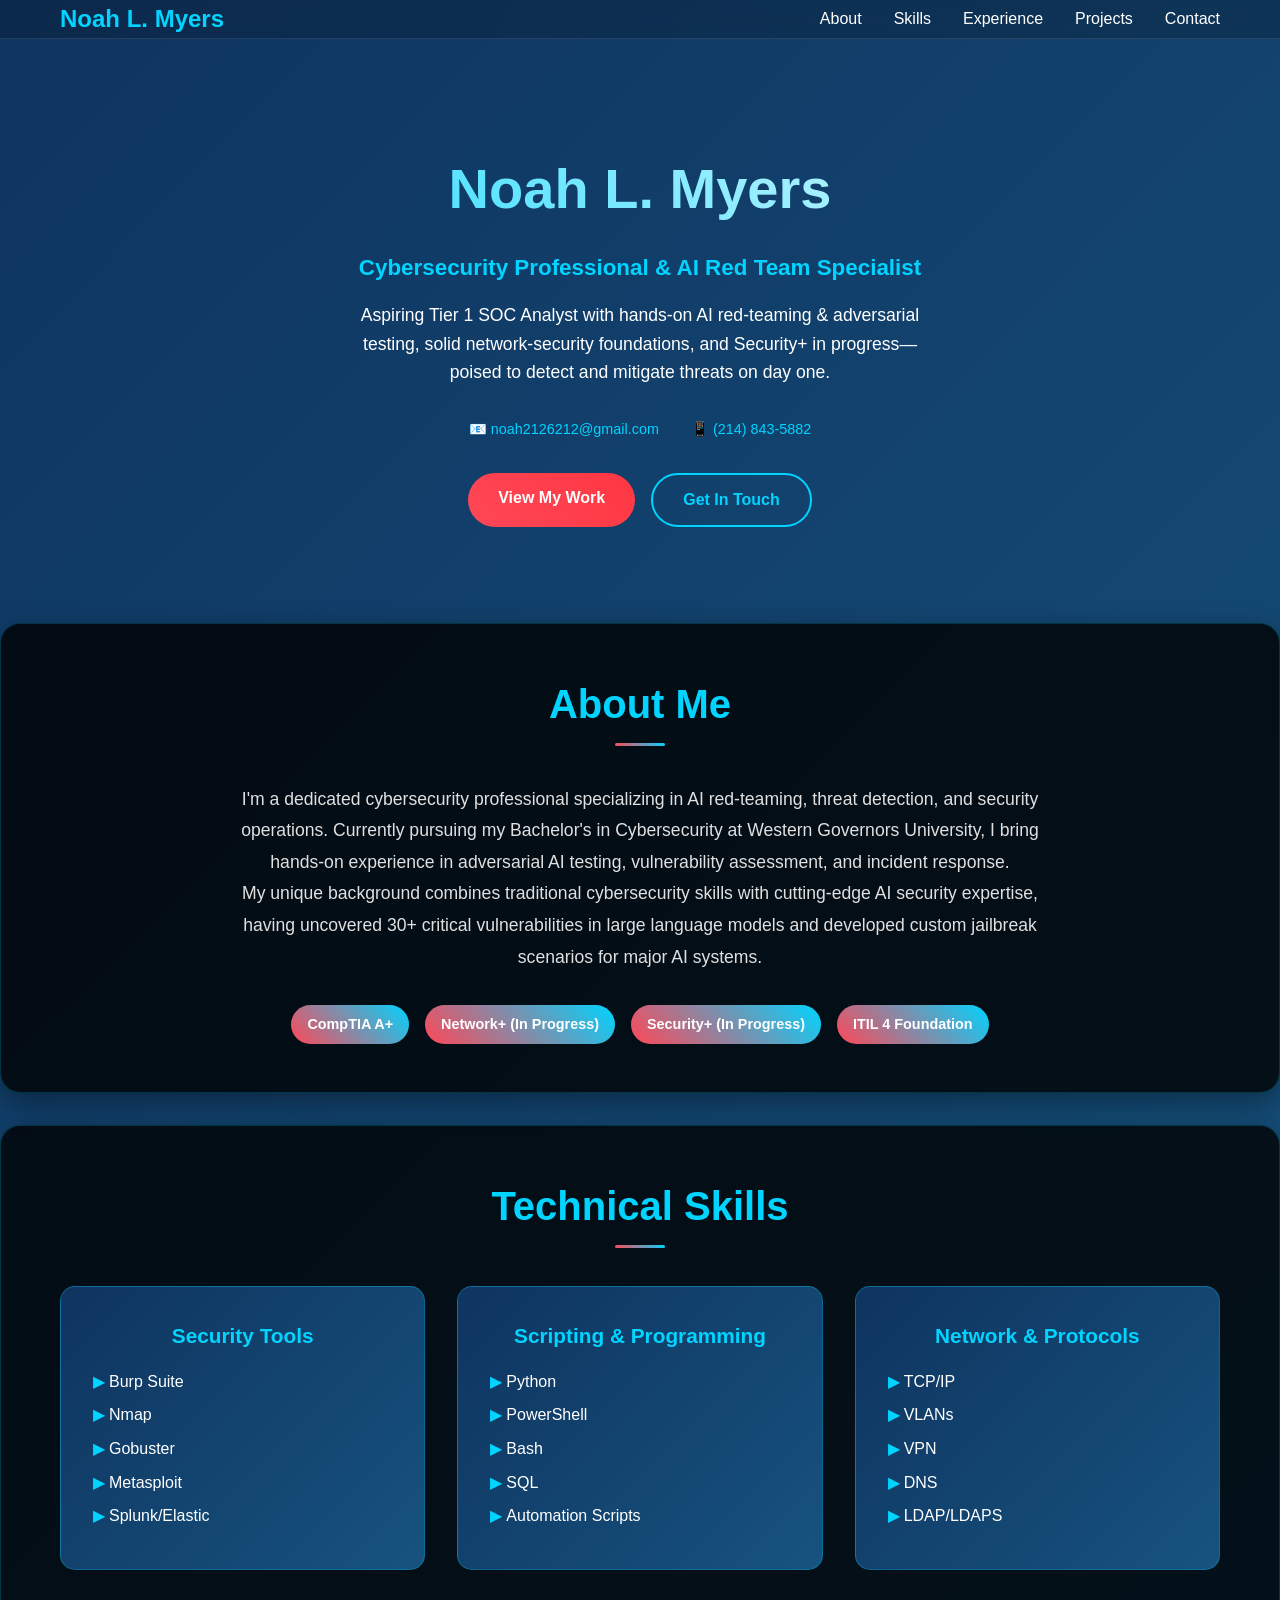
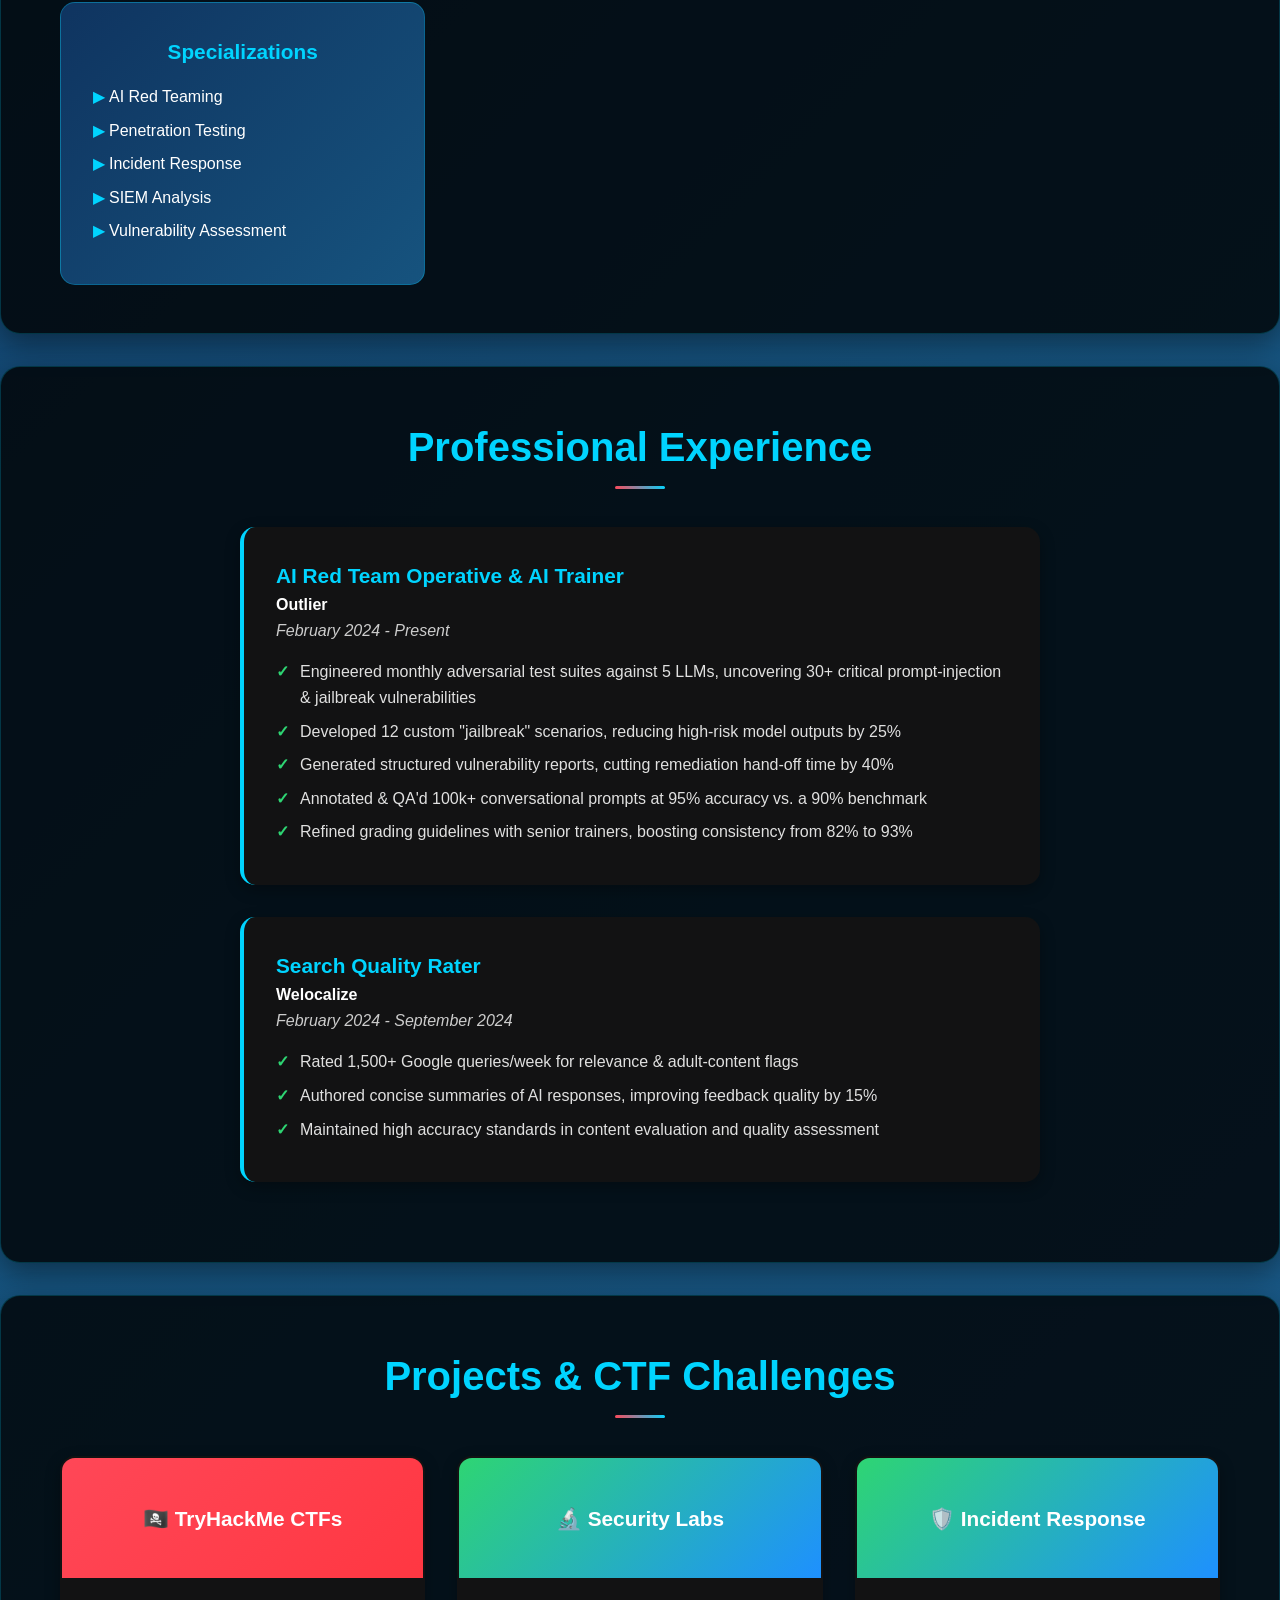
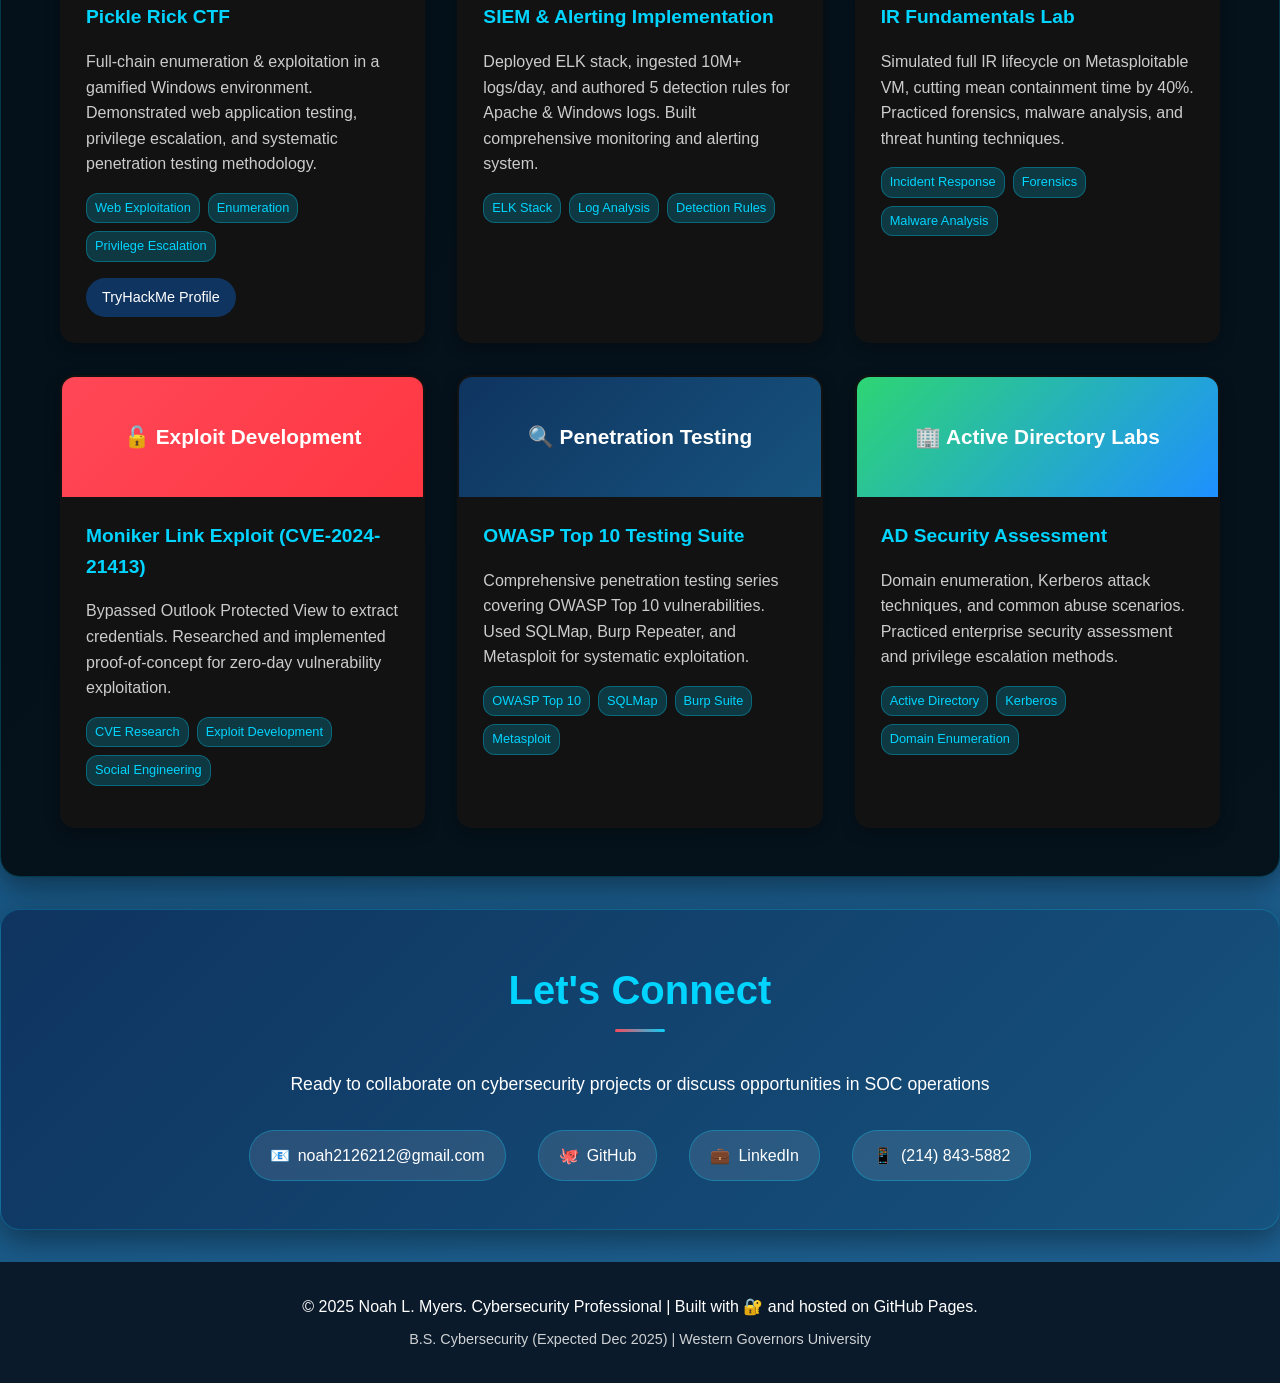
==== index.html @ 8e0a4bdb "Create index.html" ====
<!DOCTYPE html>
<html lang="en">
<head>
    <meta charset="UTF-8">
    <meta name="viewport" content="width=device-width, initial-scale=1.0">
    <title>Noah L. Myers - Cybersecurity Professional</title>
    <style>
        * {
            margin: 0;
            padding: 0;
            box-sizing: border-box;
        }

        body {
            font-family: 'Segoe UI', Tahoma, Geneva, Verdana, sans-serif;
            line-height: 1.6;
            color: #333;
            background: linear-gradient(135deg, #0f3460 0%, #16537e 50%, #1e6091 100%);
            min-height: 100vh;
        }

        .container {
            max-width: 1200px;
            margin: 0 auto;
            padding: 0 20px;
        }

        header {
            background: rgba(0, 0, 0, 0.2);
            backdrop-filter: blur(15px);
            border-bottom: 1px solid rgba(255, 255, 255, 0.1);
            position: fixed;
            width: 100%;
            top: 0;
            z-index: 1000;
            transition: all 0.3s ease;
        }

        nav {
            display: flex;
            justify-content: space-between;
            align-items: center;
            padding: 1rem 0;
        }

        .logo {
            font-size: 1.5rem;
            font-weight: bold;
            color: #00d4ff;
            text-decoration: none;
        }

        .nav-links {
            display: flex;
            list-style: none;
            gap: 2rem;
        }

        .nav-links a {
            color: white;
            text-decoration: none;
            transition: color 0.3s ease;
            font-weight: 500;
        }

        .nav-links a:hover {
            color: #00d4ff;
        }

        main {
            margin-top: 80px;
        }

        .hero {
            text-align: center;
            padding: 4rem 0;
            color: white;
        }

        .hero h1 {
            font-size: 3.5rem;
            margin-bottom: 1rem;
            animation: fadeInUp 1s ease;
            background: linear-gradient(45deg, #00d4ff, #ffffff);
            -webkit-background-clip: text;
            -webkit-text-fill-color: transparent;
            background-clip: text;
        }

        .hero .subtitle {
            font-size: 1.4rem;
            margin-bottom: 1rem;
            color: #00d4ff;
            font-weight: 600;
            animation: fadeInUp 1s ease 0.2s both;
        }

        .hero p {
            font-size: 1.1rem;
            margin-bottom: 2rem;
            opacity: 0.9;
            animation: fadeInUp 1s ease 0.3s both;
            max-width: 600px;
            margin-left: auto;
            margin-right: auto;
        }

        .contact-info {
            display: flex;
            justify-content: center;
            gap: 2rem;
            margin-bottom: 2rem;
            animation: fadeInUp 1s ease 0.4s both;
        }

        .contact-info span {
            color: #00d4ff;
            font-size: 0.9rem;
        }

        .cta-buttons {
            display: flex;
            justify-content: center;
            gap: 1rem;
            animation: fadeInUp 1s ease 0.5s both;
        }

        .cta-button {
            display: inline-block;
            padding: 12px 30px;
            text-decoration: none;
            border-radius: 50px;
            font-weight: bold;
            transition: transform 0.3s ease, box-shadow 0.3s ease;
        }

        .cta-primary {
            background: linear-gradient(45deg, #ff4757, #ff3742);
            color: white;
        }

        .cta-secondary {
            background: transparent;
            color: #00d4ff;
            border: 2px solid #00d4ff;
        }

        .cta-button:hover {
            transform: translateY(-2px);
            box-shadow: 0 10px 25px rgba(0,0,0,0.3);
        }

        .section {
            background: rgba(0, 0, 0, 0.8);
            margin: 2rem 0;
            padding: 3rem 0;
            border-radius: 20px;
            box-shadow: 0 10px 30px rgba(0,0,0,0.4);
            border: 1px solid rgba(0, 212, 255, 0.2);
        }

        .section h2 {
            text-align: center;
            margin-bottom: 3rem;
            font-size: 2.5rem;
            color: #00d4ff;
            position: relative;
        }

        .section h2::after {
            content: '';
            position: absolute;
            bottom: -10px;
            left: 50%;
            transform: translateX(-50%);
            width: 50px;
            height: 3px;
            background: linear-gradient(45deg, #ff4757, #00d4ff);
            border-radius: 2px;
        }

        .about-content {
            text-align: center;
            font-size: 1.1rem;
            max-width: 800px;
            margin: 0 auto;
            color: #e0e0e0;
            line-height: 1.8;
        }

        .skills-grid {
            display: grid;
            grid-template-columns: repeat(auto-fit, minmax(280px, 1fr));
            gap: 2rem;
            margin-top: 2rem;
        }

        .skill-card {
            background: linear-gradient(135deg, #0f3460 0%, #16537e 100%);
            padding: 2rem;
            border-radius: 15px;
            text-align: center;
            color: white;
            transition: transform 0.3s ease, box-shadow 0.3s ease;
            border: 1px solid rgba(0, 212, 255, 0.3);
        }

        .skill-card:hover {
            transform: translateY(-5px);
            box-shadow: 0 15px 35px rgba(0,0,0,0.3);
            border-color: #00d4ff;
        }

        .skill-card h3 {
            margin-bottom: 1rem;
            font-size: 1.3rem;
            color: #00d4ff;
        }

        .skill-card ul {
            list-style: none;
            text-align: left;
        }

        .skill-card li {
            margin-bottom: 0.5rem;
            padding-left: 1rem;
            position: relative;
        }

        .skill-card li::before {
            content: '▶';
            position: absolute;
            left: 0;
            color: #00d4ff;
        }

        .projects-grid {
            display: grid;
            grid-template-columns: repeat(auto-fit, minmax(350px, 1fr));
            gap: 2rem;
            margin-top: 2rem;
        }

        .project-card {
            background: rgba(20, 20, 20, 0.95);
            border-radius: 15px;
            overflow: hidden;
            box-shadow: 0 5px 15px rgba(0,0,0,0.3);
            transition: transform 0.3s ease, box-shadow 0.3s ease;
            border: 2px solid transparent;
        }

        .project-card:hover {
            transform: translateY(-5px);
            box-shadow: 0 15px 35px rgba(0,0,0,0.2);
            border-color: #00d4ff;
        }

        .project-header {
            height: 120px;
            display: flex;
            align-items: center;
            justify-content: center;
            color: white;
            font-size: 1.3rem;
            font-weight: bold;
            position: relative;
            overflow: hidden;
        }

        .ctf-header {
            background: linear-gradient(135deg, #ff4757 0%, #ff3742 100%);
        }

        .dev-header {
            background: linear-gradient(135deg, #0f3460 0%, #16537e 100%);
        }

        .lab-header {
            background: linear-gradient(135deg, #2ed573 0%, #1e90ff 100%);
        }

        .project-content {
            padding: 1.5rem;
        }

        .project-content h3 {
            margin-bottom: 1rem;
            color: #00d4ff;
            font-size: 1.2rem;
        }

        .project-content p {
            color: #cccccc;
            margin-bottom: 1rem;
        }

        .tech-tags {
            display: flex;
            flex-wrap: wrap;
            gap: 0.5rem;
            margin-bottom: 1rem;
        }

        .tech-tag {
            background: rgba(0, 212, 255, 0.2);
            color: #00d4ff;
            padding: 4px 8px;
            border-radius: 12px;
            font-size: 0.8rem;
            font-weight: 500;
            border: 1px solid rgba(0, 212, 255, 0.3);
        }

        .project-links {
            margin-top: 1rem;
        }

        .project-links a {
            display: inline-block;
            margin-right: 1rem;
            padding: 8px 16px;
            background: #0f3460;
            color: white;
            text-decoration: none;
            border-radius: 20px;
            font-size: 0.9rem;
            transition: background 0.3s ease;
        }

        .project-links a:hover {
            background: #00d4ff;
            color: #0f3460;
        }

        .experience-timeline {
            max-width: 800px;
            margin: 0 auto;
        }

        .experience-item {
            background: rgba(20, 20, 20, 0.95);
            margin-bottom: 2rem;
            padding: 2rem;
            border-radius: 15px;
            box-shadow: 0 5px 15px rgba(0,0,0,0.3);
            border-left: 4px solid #00d4ff;
        }

        .experience-header {
            margin-bottom: 1rem;
        }

        .experience-title {
            font-size: 1.3rem;
            font-weight: bold;
            color: #00d4ff;
        }

        .experience-company {
            color: #ffffff;
            font-weight: 600;
        }

        .experience-date {
            color: #cccccc;
            font-style: italic;
        }

        .experience-achievements {
            list-style: none;
        }

        .experience-achievements li {
            margin-bottom: 0.5rem;
            padding-left: 1.5rem;
            position: relative;
            color: #e0e0e0;
        }

        .experience-achievements li::before {
            content: '✓';
            position: absolute;
            left: 0;
            color: #2ed573;
            font-weight: bold;
        }

        .contact {
            text-align: center;
            background: linear-gradient(135deg, #0f3460 0%, #16537e 100%);
            color: white;
        }

        .contact-links {
            display: flex;
            justify-content: center;
            gap: 2rem;
            margin-top: 2rem;
            flex-wrap: wrap;
        }

        .contact-link {
            display: flex;
            align-items: center;
            gap: 0.5rem;
            color: white;
            text-decoration: none;
            padding: 12px 20px;
            background: rgba(255, 255, 255, 0.1);
            border-radius: 25px;
            transition: all 0.3s ease;
            border: 1px solid rgba(0, 212, 255, 0.3);
        }

        .contact-link:hover {
            background: #00d4ff;
            color: #0f3460;
            transform: translateY(-2px);
        }

        footer {
            text-align: center;
            padding: 2rem 0;
            background: #0a1a2a;
            color: white;
        }

        .certifications {
            display: flex;
            justify-content: center;
            flex-wrap: wrap;
            gap: 1rem;
            margin-top: 2rem;
        }

        .cert-badge {
            background: linear-gradient(45deg, #ff4757, #00d4ff);
            color: white;
            padding: 8px 16px;
            border-radius: 20px;
            font-weight: bold;
            font-size: 0.9rem;
        }

        @keyframes fadeInUp {
            from {
                opacity: 0;
                transform: translateY(30px);
            }
            to {
                opacity: 1;
                transform: translateY(0);
            }
        }

        @media (max-width: 768px) {
            .nav-links {
                gap: 1rem;
            }
            
            .hero h1 {
                font-size: 2.5rem;
            }
            
            .contact-info {
                flex-direction: column;
                gap: 0.5rem;
            }
            
            .cta-buttons {
                flex-direction: column;
                align-items: center;
            }
            
            .contact-links {
                flex-direction: column;
                align-items: center;
            }
        }
    </style>
</head>
<body>
    <header>
        <nav class="container">
            <a href="#" class="logo">Noah L. Myers</a>
            <ul class="nav-links">
                <li><a href="#about">About</a></li>
                <li><a href="#skills">Skills</a></li>
                <li><a href="#experience">Experience</a></li>
                <li><a href="#projects">Projects</a></li>
                <li><a href="#contact">Contact</a></li>
            </ul>
        </nav>
    </header>

    <main>
        <section class="hero">
            <div class="container">
                <h1>Noah L. Myers</h1>
                <div class="subtitle">Cybersecurity Professional & AI Red Team Specialist</div>
                <p>Aspiring Tier 1 SOC Analyst with hands-on AI red-teaming & adversarial testing, solid network-security foundations, and Security+ in progress—poised to detect and mitigate threats on day one.</p>
                
                <div class="contact-info">
                    <span>📧 noah2126212@gmail.com</span>
                    <span>📱 (214) 843-5882</span>
                </div>
                
                <div class="cta-buttons">
                    <a href="#projects" class="cta-button cta-primary">View My Work</a>
                    <a href="#contact" class="cta-button cta-secondary">Get In Touch</a>
                </div>
            </div>
        </section>

        <section id="about" class="section">
            <div class="container">
                <h2>About Me</h2>
                <div class="about-content">
                    <p>I'm a dedicated cybersecurity professional specializing in AI red-teaming, threat detection, and security operations. Currently pursuing my Bachelor's in Cybersecurity at Western Governors University, I bring hands-on experience in adversarial AI testing, vulnerability assessment, and incident response.</p>
                    
                    <p>My unique background combines traditional cybersecurity skills with cutting-edge AI security expertise, having uncovered 30+ critical vulnerabilities in large language models and developed custom jailbreak scenarios for major AI systems.</p>
                </div>
                
                <div class="certifications">
                    <div class="cert-badge">CompTIA A+</div>
                    <div class="cert-badge">Network+ (In Progress)</div>
                    <div class="cert-badge">Security+ (In Progress)</div>
                    <div class="cert-badge">ITIL 4 Foundation</div>
                </div>
            </div>
        </section>

        <section id="skills" class="section">
            <div class="container">
                <h2>Technical Skills</h2>
                <div class="skills-grid">
                    <div class="skill-card">
                        <h3>Security Tools</h3>
                        <ul>
                            <li>Burp Suite</li>
                            <li>Nmap</li>
                            <li>Gobuster</li>
                            <li>Metasploit</li>
                            <li>Splunk/Elastic</li>
                        </ul>
                    </div>
                    <div class="skill-card">
                        <h3>Scripting & Programming</h3>
                        <ul>
                            <li>Python</li>
                            <li>PowerShell</li>
                            <li>Bash</li>
                            <li>SQL</li>
                            <li>Automation Scripts</li>
                        </ul>
                    </div>
                    <div class="skill-card">
                        <h3>Network & Protocols</h3>
                        <ul>
                            <li>TCP/IP</li>
                            <li>VLANs</li>
                            <li>VPN</li>
                            <li>DNS</li>
                            <li>LDAP/LDAPS</li>
                        </ul>
                    </div>
                    <div class="skill-card">
                        <h3>Specializations</h3>
                        <ul>
                            <li>AI Red Teaming</li>
                            <li>Penetration Testing</li>
                            <li>Incident Response</li>
                            <li>SIEM Analysis</li>
                            <li>Vulnerability Assessment</li>
                        </ul>
                    </div>
                </div>
            </div>
        </section>

        <section id="experience" class="section">
            <div class="container">
                <h2>Professional Experience</h2>
                <div class="experience-timeline">
                    <div class="experience-item">
                        <div class="experience-header">
                            <div class="experience-title">AI Red Team Operative & AI Trainer</div>
                            <div class="experience-company">Outlier</div>
                            <div class="experience-date">February 2024 - Present</div>
                        </div>
                        <ul class="experience-achievements">
                            <li>Engineered monthly adversarial test suites against 5 LLMs, uncovering 30+ critical prompt-injection & jailbreak vulnerabilities</li>
                            <li>Developed 12 custom "jailbreak" scenarios, reducing high-risk model outputs by 25%</li>
                            <li>Generated structured vulnerability reports, cutting remediation hand-off time by 40%</li>
                            <li>Annotated & QA'd 100k+ conversational prompts at 95% accuracy vs. a 90% benchmark</li>
                            <li>Refined grading guidelines with senior trainers, boosting consistency from 82% to 93%</li>
                        </ul>
                    </div>
                    
                    <div class="experience-item">
                        <div class="experience-header">
                            <div class="experience-title">Search Quality Rater</div>
                            <div class="experience-company">Welocalize</div>
                            <div class="experience-date">February 2024 - September 2024</div>
                        </div>
                        <ul class="experience-achievements">
                            <li>Rated 1,500+ Google queries/week for relevance & adult-content flags</li>
                            <li>Authored concise summaries of AI responses, improving feedback quality by 15%</li>
                            <li>Maintained high accuracy standards in content evaluation and quality assessment</li>
                        </ul>
                    </div>
                </div>
            </div>
        </section>

        <section id="projects" class="section">
            <div class="container">
                <h2>Projects & CTF Challenges</h2>
                <div class="projects-grid">
                    <div class="project-card">
                        <div class="project-header ctf-header">
                            🏴‍☠️ TryHackMe CTFs
                        </div>
                        <div class="project-content">
                            <h3>Pickle Rick CTF</h3>
                            <p>Full-chain enumeration & exploitation in a gamified Windows environment. Demonstrated web application testing, privilege escalation, and systematic penetration testing methodology.</p>
                            <div class="tech-tags">
                                <span class="tech-tag">Web Exploitation</span>
                                <span class="tech-tag">Enumeration</span>
                                <span class="tech-tag">Privilege Escalation</span>
                            </div>
                            <div class="project-links">
                                <a href="https://tryhackme.com/p/Nmyers21" target="_blank">TryHackMe Profile</a>
                            </div>
                        </div>
                    </div>

                    <div class="project-card">
                        <div class="project-header lab-header">
                            🔬 Security Labs
                        </div>
                        <div class="project-content">
                            <h3>SIEM & Alerting Implementation</h3>
                            <p>Deployed ELK stack, ingested 10M+ logs/day, and authored 5 detection rules for Apache & Windows logs. Built comprehensive monitoring and alerting system.</p>
                            <div class="tech-tags">
                                <span class="tech-tag">ELK Stack</span>
                                <span class="tech-tag">Log Analysis</span>
                                <span class="tech-tag">Detection Rules</span>
                            </div>
                        </div>
                    </div>

                    <div class="project-card">
                        <div class="project-header lab-header">
                            🛡️ Incident Response
                        </div>
                        <div class="project-content">
                            <h3>IR Fundamentals Lab</h3>
                            <p>Simulated full IR lifecycle on Metasploitable VM, cutting mean containment time by 40%. Practiced forensics, malware analysis, and threat hunting techniques.</p>
                            <div class="tech-tags">
                                <span class="tech-tag">Incident Response</span>
                                <span class="tech-tag">Forensics</span>
                                <span class="tech-tag">Malware Analysis</span>
                            </div>
                        </div>
                    </div>

                    <div class="project-card">
                        <div class="project-header ctf-header">
                            🔓 Exploit Development
                        </div>
                        <div class="project-content">
                            <h3>Moniker Link Exploit (CVE-2024-21413)</h3>
                            <p>Bypassed Outlook Protected View to extract credentials. Researched and implemented proof-of-concept for zero-day vulnerability exploitation.</p>
                            <div class="tech-tags">
                                <span class="tech-tag">CVE Research</span>
                                <span class="tech-tag">Exploit Development</span>
                                <span class="tech-tag">Social Engineering</span>
                            </div>
                        </div>
                    </div>

                    <div class="project-card">
                        <div class="project-header dev-header">
                            🔍 Penetration Testing
                        </div>
                        <div class="project-content">
                            <h3>OWASP Top 10 Testing Suite</h3>
                            <p>Comprehensive penetration testing series covering OWASP Top 10 vulnerabilities. Used SQLMap, Burp Repeater, and Metasploit for systematic exploitation.</p>
                            <div class="tech-tags">
                                <span class="tech-tag">OWASP Top 10</span>
                                <span class="tech-tag">SQLMap</span>
                                <span class="tech-tag">Burp Suite</span>
                                <span class="tech-tag">Metasploit</span>
                            </div>
                        </div>
                    </div>

                    <div class="project-card">
                        <div class="project-header lab-header">
                            🏢 Active Directory Labs
                        </div>
                        <div class="project-content">
                            <h3>AD Security Assessment</h3>
                            <p>Domain enumeration, Kerberos attack techniques, and common abuse scenarios. Practiced enterprise security assessment and privilege escalation methods.</p>
                            <div class="tech-tags">
                                <span class="tech-tag">Active Directory</span>
                                <span class="tech-tag">Kerberos</span>
                                <span class="tech-tag">Domain Enumeration</span>
                            </div>
                        </div>
                    </div>
                </div>
            </div>
        </section>

        <section id="contact" class="section contact">
            <div class="container">
                <h2>Let's Connect</h2>
                <p style="font-size: 1.1rem; margin-bottom: 2rem;">
                    Ready to collaborate on cybersecurity projects or discuss opportunities in SOC operations
                </p>
                <div class="contact-links">
                    <a href="mailto:noah2126212@gmail.com" class="contact-link">
                        <span>📧</span>
                        <span>noah2126212@gmail.com</span>
                    </a>
                    <a href="https://github.com/Nmyers21" target="_blank" class="contact-link">
                        <span>🐙</span>
                        <span>GitHub</span>
                    </a>
                    <a href="https://www.linkedin.com/in/noah-myers-6354322bb/" target="_blank" class="contact-link">
                        <span>💼</span>
                        <span>LinkedIn</span>
                    </a>
                    <a href="tel:+12148435882" class="contact-link">
                        <span>📱</span>
                        <span>(214) 843-5882</span>
                    </a>
                </div>
            </div>
        </section>
    </main>

    <footer>
        <div class="container">
            <p>&copy; 2025 Noah L. Myers. Cybersecurity Professional | Built with 🔐 and hosted on GitHub Pages.</p>
            <p style="margin-top: 0.5rem; font-size: 0.9rem; opacity: 0.8;">
                B.S. Cybersecurity (Expected Dec 2025) | Western Governors University
            </p>
        </div>
    </footer>

    <script>
        // Smooth scrolling for navigation links
        document.querySelectorAll('a[href^="#"]').forEach(anchor => {
            anchor.addEventListener('click', function (e) {
                e.preventDefault();
                const target = document.querySelector(this.getAttribute('href'));
                if (target) {
                    target.scrollIntoView({
                        behavior: 'smooth',
                        block: 'start'
                    });
                }
            });
        });

        // Header background change on scroll
        window.addEventListener('scroll', () => {
            const header = document.querySelector('header');
            if (window.scrollY > 100) {
                header.style.background = 'rgba(15, 52, 96, 0.95)';
                header.style.boxShadow = '0 2px 20px rgba(0,0,0,0.3)';
            } else {
                header.style.background = 'rgba(0, 0, 0, 0.2)';
                header.style.boxShadow = 'none';
            }
        });

        // Add animation to cards when they come into view
        const observerOptions = {
            threshold: 0.1,
            rootMargin: '0px 0px -50px 0px'
        };

        const observer = new IntersectionObserver((entries) => {
            entries.forEach(entry => {
                if (entry.isIntersecting) {
                    entry.target.style.animation = 'fadeInUp 0.6s ease forwards';
                }
            });
        }, observerOptions);

        // Observe all cards and experience items
        document.querySelectorAll('.skill-card, .project-card, .experience-item').forEach(card => {
            card.style.opacity = '0';
            card.style.transform = 'translateY(30px)';
            observer.observe(card);
        });

        // Add typing effect to hero title
        const heroTitle = document.querySelector('.hero h1');
        const titleText = heroTitle.textContent;
        heroTitle.textContent = '';
        
        setTimeout(() => {
            let i = 0;
            const typeWriter = () => {
                if (i < titleText.length) {
                    heroTitle.textContent += titleText.charAt(i);
                    i++;
                    setTimeout(typeWriter, 100);
                }
            };
            typeWriter();
        }, 500);
    </script>
</body>
</html>
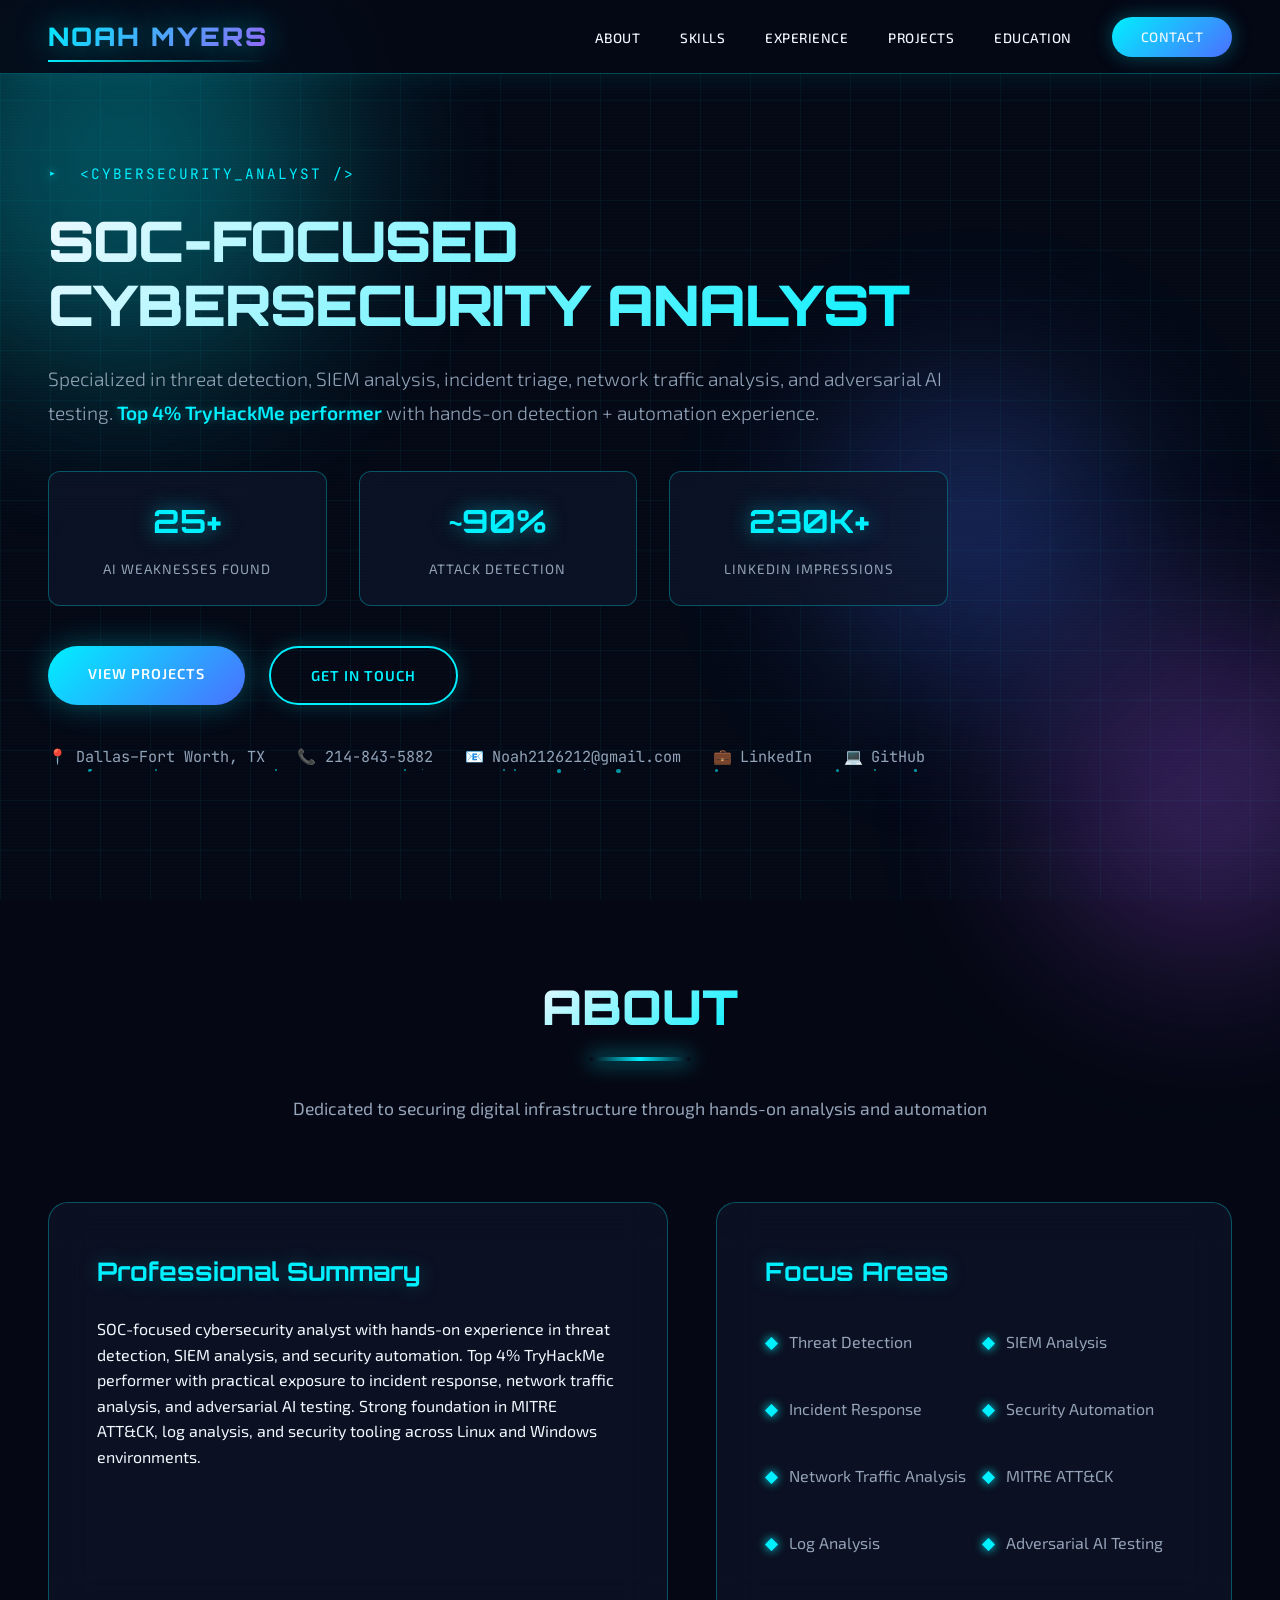
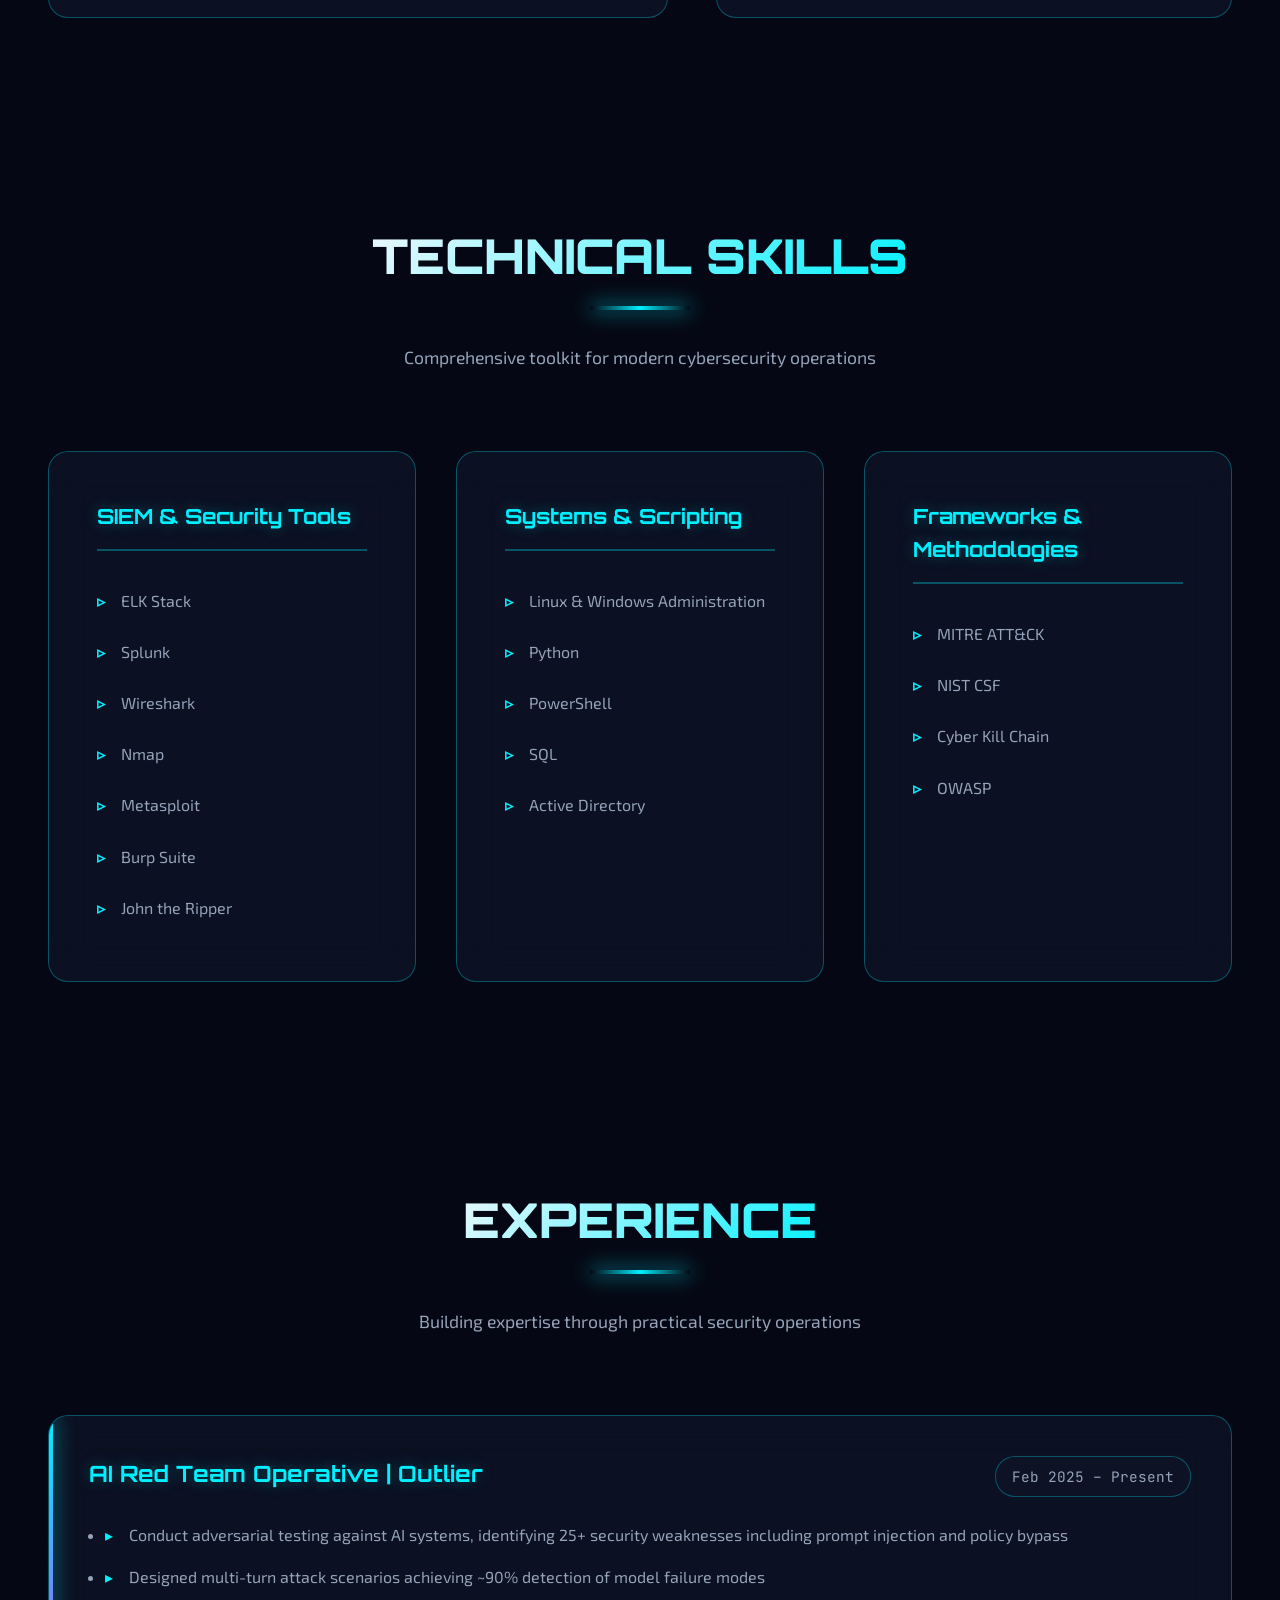
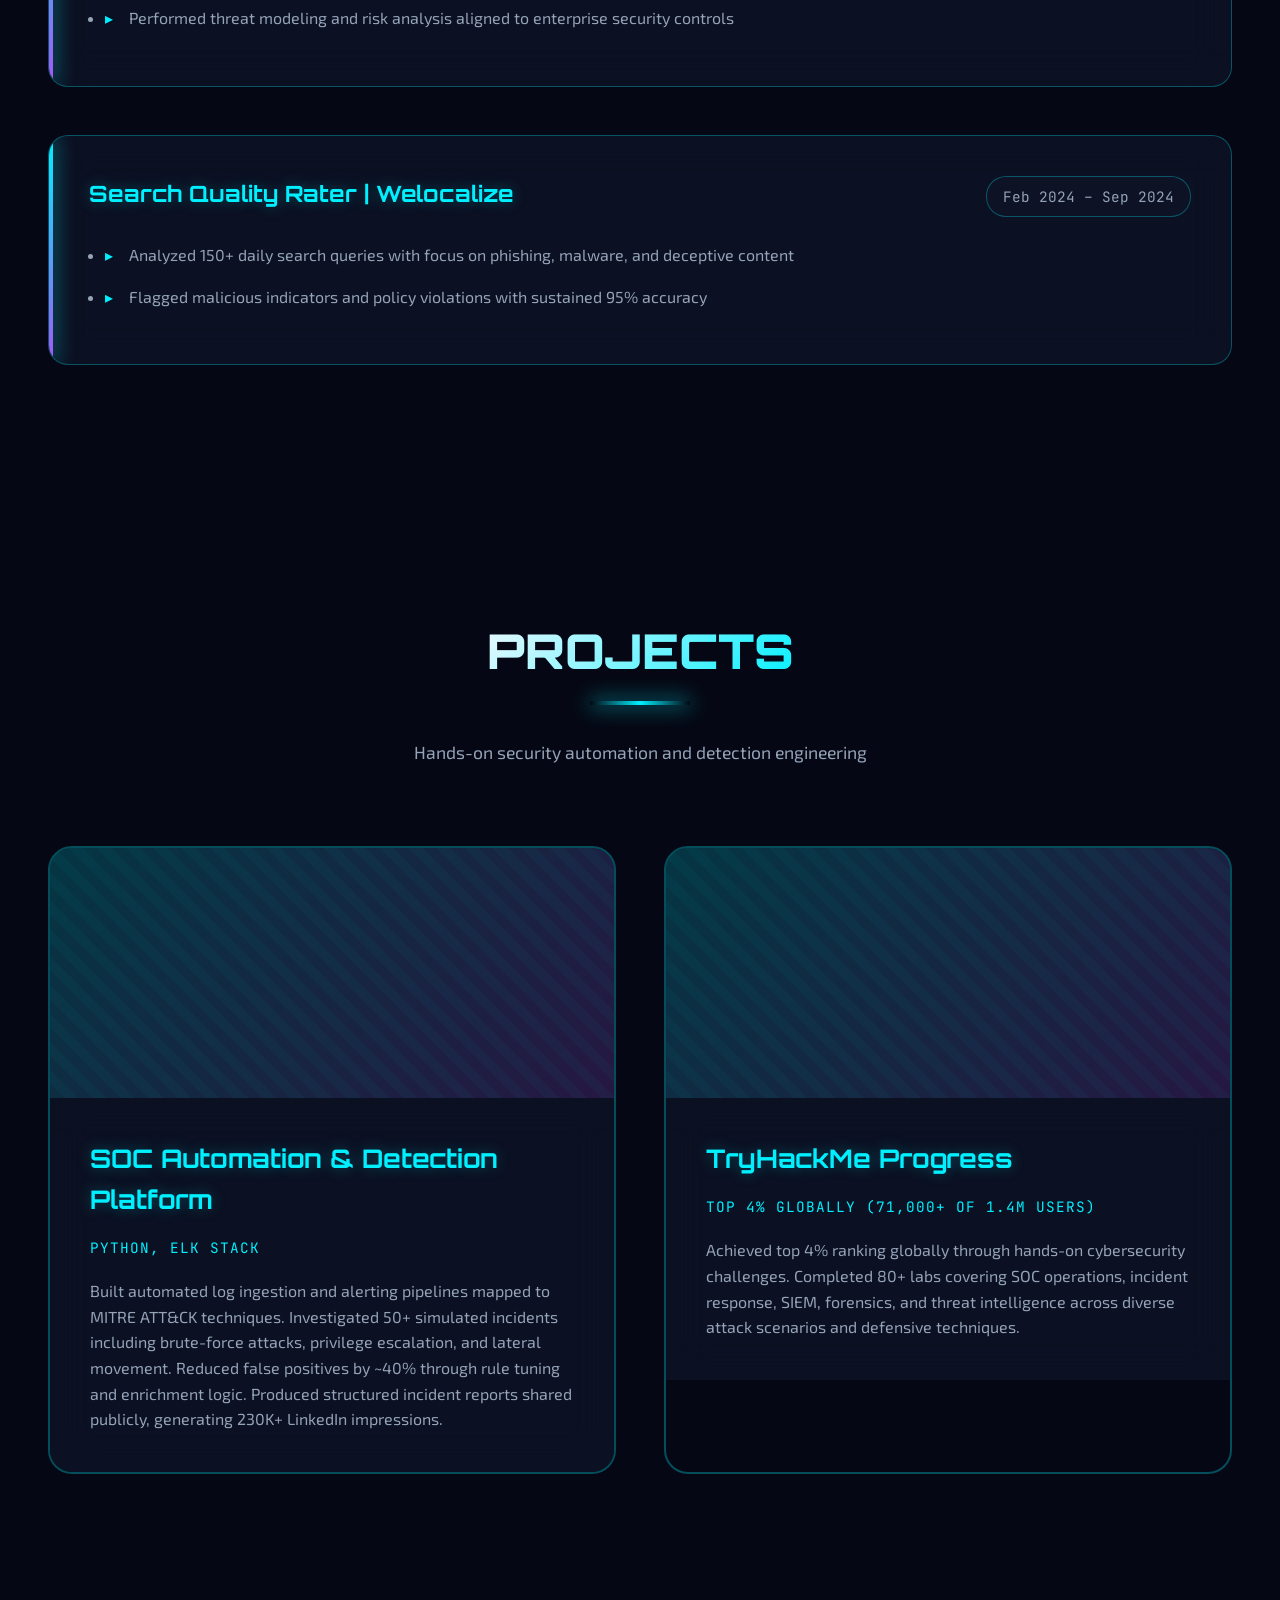
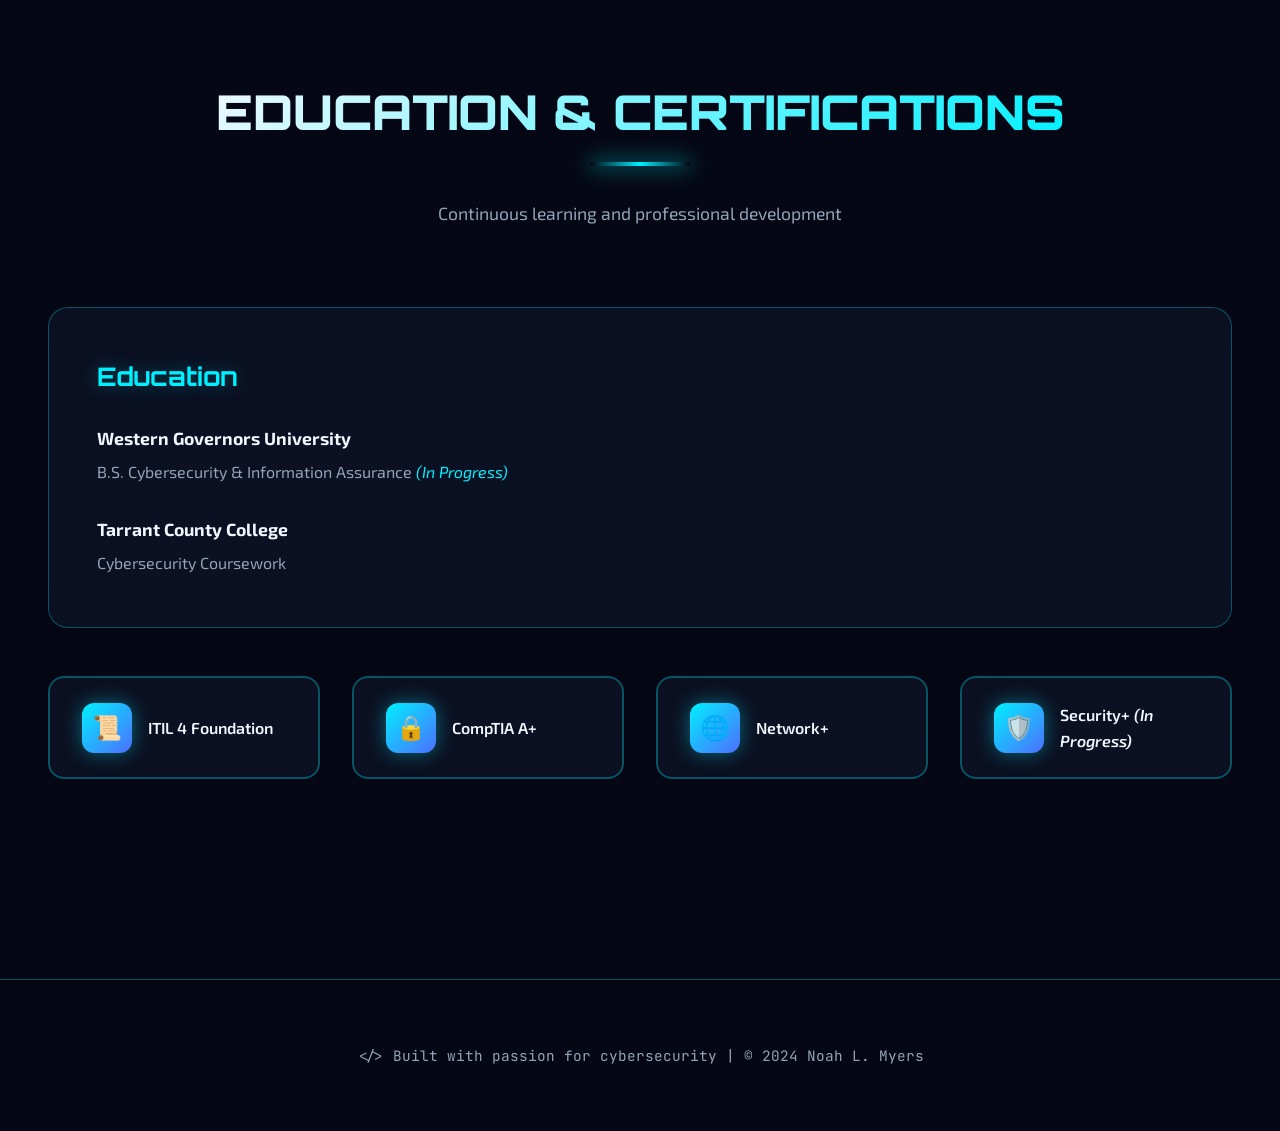
==== commit 4e8793bd: "Update index.html" ====
--- a/index.html
+++ b/index.html
@@ -3,7 +3,10 @@
 <head>
     <meta charset="UTF-8">
     <meta name="viewport" content="width=device-width, initial-scale=1.0">
-    <title>Noah L. Myers - Cybersecurity Professional</title>
+    <title>Noah L. Myers - Cybersecurity Analyst</title>
+    <link rel="preconnect" href="https://fonts.googleapis.com">
+    <link rel="preconnect" href="https://fonts.gstatic.com" crossorigin>
+    <link href="https://fonts.googleapis.com/css2?family=Orbitron:wght@400;600;700;900&family=Exo+2:wght@300;400;500;600;700&family=JetBrains+Mono:wght@400;500;600&display=swap" rel="stylesheet">
     <style>
         * {
             margin: 0;
@@ -11,750 +14,1293 @@
             box-sizing: border-box;
         }
 
+        :root {
+            --primary-bg: #050814;
+            --secondary-bg: #0a0e1f;
+            --card-bg: rgba(15, 20, 40, 0.7);
+            --accent-cyan: #00f0ff;
+            --accent-blue: #4c6fff;
+            --accent-purple: #a855f7;
+            --accent-pink: #ec4899;
+            --text-primary: #f0f9ff;
+            --text-secondary: #94a3b8;
+            --border-glow: rgba(0, 240, 255, 0.3);
+            --grid-color: rgba(0, 240, 255, 0.05);
+        }
+
         body {
-            font-family: 'Segoe UI', Tahoma, Geneva, Verdana, sans-serif;
+            font-family: 'Exo 2', sans-serif;
+            background: var(--primary-bg);
+            color: var(--text-primary);
             line-height: 1.6;
-            color: #333;
-            background: linear-gradient(135deg, #0f3460 0%, #16537e 50%, #1e6091 100%);
-            min-height: 100vh;
-        }
-
-        .container {
-            max-width: 1200px;
+            overflow-x: hidden;
+            position: relative;
+        }
+
+        /* Animated Grid Background */
+        body::before {
+            content: '';
+            position: fixed;
+            top: 0;
+            left: 0;
+            width: 100%;
+            height: 100%;
+            background-image: 
+                linear-gradient(var(--grid-color) 1px, transparent 1px),
+                linear-gradient(90deg, var(--grid-color) 1px, transparent 1px);
+            background-size: 50px 50px;
+            animation: gridMove 20s linear infinite;
+            z-index: 0;
+            pointer-events: none;
+        }
+
+        @keyframes gridMove {
+            0% { transform: translate(0, 0); }
+            100% { transform: translate(50px, 50px); }
+        }
+
+        /* Glowing Orbs */
+        .glow-orb {
+            position: fixed;
+            border-radius: 50%;
+            filter: blur(80px);
+            opacity: 0.4;
+            pointer-events: none;
+            z-index: 1;
+            animation: float 20s ease-in-out infinite;
+        }
+
+        .glow-orb-1 {
+            width: 500px;
+            height: 500px;
+            background: radial-gradient(circle, var(--accent-cyan), transparent);
+            top: -10%;
+            left: -10%;
+            animation-delay: 0s;
+        }
+
+        .glow-orb-2 {
+            width: 400px;
+            height: 400px;
+            background: radial-gradient(circle, var(--accent-purple), transparent);
+            bottom: -10%;
+            right: -10%;
+            animation-delay: -10s;
+        }
+
+        .glow-orb-3 {
+            width: 350px;
+            height: 350px;
+            background: radial-gradient(circle, var(--accent-blue), transparent);
+            top: 40%;
+            right: 10%;
+            animation-delay: -5s;
+        }
+
+        @keyframes float {
+            0%, 100% { transform: translate(0, 0) scale(1); }
+            33% { transform: translate(30px, -30px) scale(1.1); }
+            66% { transform: translate(-20px, 20px) scale(0.9); }
+        }
+
+        /* Scanline Effect */
+        body::after {
+            content: '';
+            position: fixed;
+            top: 0;
+            left: 0;
+            width: 100%;
+            height: 100%;
+            background: repeating-linear-gradient(
+                0deg,
+                rgba(0, 240, 255, 0.03) 0px,
+                transparent 1px,
+                transparent 2px,
+                rgba(0, 240, 255, 0.03) 3px
+            );
+            pointer-events: none;
+            z-index: 999;
+            animation: scanline 8s linear infinite;
+        }
+
+        @keyframes scanline {
+            0% { transform: translateY(0); }
+            100% { transform: translateY(100%); }
+        }
+
+        nav {
+            position: fixed;
+            top: 0;
+            width: 100%;
+            background: rgba(5, 8, 20, 0.85);
+            backdrop-filter: blur(20px);
+            border-bottom: 1px solid var(--border-glow);
+            box-shadow: 0 0 30px rgba(0, 240, 255, 0.1);
+            z-index: 1000;
+            padding: 1rem 0;
+            animation: slideDown 0.8s ease;
+        }
+
+        @keyframes slideDown {
+            from { 
+                transform: translateY(-100%); 
+                opacity: 0;
+            }
+            to { 
+                transform: translateY(0); 
+                opacity: 1;
+            }
+        }
+
+        .nav-container {
+            max-width: 1400px;
             margin: 0 auto;
-            padding: 0 20px;
-        }
-
-        header {
-            background: rgba(0, 0, 0, 0.2);
-            backdrop-filter: blur(15px);
-            border-bottom: 1px solid rgba(255, 255, 255, 0.1);
-            position: fixed;
-            width: 100%;
-            top: 0;
-            z-index: 1000;
-            transition: all 0.3s ease;
-        }
-
-        nav {
+            padding: 0 3rem;
             display: flex;
             justify-content: space-between;
             align-items: center;
-            padding: 1rem 0;
         }
 
         .logo {
-            font-size: 1.5rem;
-            font-weight: bold;
-            color: #00d4ff;
-            text-decoration: none;
+            font-family: 'Orbitron', sans-serif;
+            font-size: 1.6rem;
+            font-weight: 900;
+            letter-spacing: 2px;
+            background: linear-gradient(135deg, var(--accent-cyan), var(--accent-purple));
+            -webkit-background-clip: text;
+            -webkit-text-fill-color: transparent;
+            background-clip: text;
+            text-shadow: 0 0 30px rgba(0, 240, 255, 0.5);
+            position: relative;
+        }
+
+        .logo::after {
+            content: '';
+            position: absolute;
+            bottom: -5px;
+            left: 0;
+            width: 100%;
+            height: 2px;
+            background: linear-gradient(90deg, var(--accent-cyan), transparent);
+            animation: pulse 2s ease-in-out infinite;
+        }
+
+        @keyframes pulse {
+            0%, 100% { opacity: 0.3; }
+            50% { opacity: 1; }
         }
 
         .nav-links {
             display: flex;
             list-style: none;
-            gap: 2rem;
+            gap: 2.5rem;
+            align-items: center;
         }
 
         .nav-links a {
-            color: white;
+            color: var(--text-primary);
             text-decoration: none;
-            transition: color 0.3s ease;
             font-weight: 500;
+            font-size: 0.95rem;
+            letter-spacing: 0.5px;
+            transition: all 0.3s ease;
+            position: relative;
+            text-transform: uppercase;
+            font-size: 0.85rem;
+        }
+
+        .nav-links a::before {
+            content: '';
+            position: absolute;
+            bottom: -5px;
+            left: 50%;
+            transform: translateX(-50%);
+            width: 0;
+            height: 2px;
+            background: var(--accent-cyan);
+            box-shadow: 0 0 10px var(--accent-cyan);
+            transition: width 0.3s ease;
+        }
+
+        .nav-links a:hover::before {
+            width: 100%;
         }
 
         .nav-links a:hover {
-            color: #00d4ff;
-        }
-
-        main {
-            margin-top: 80px;
+            color: var(--accent-cyan);
+            text-shadow: 0 0 10px var(--accent-cyan);
+        }
+
+        .btn-contact {
+            background: linear-gradient(135deg, var(--accent-cyan), var(--accent-blue));
+            padding: 0.7rem 1.8rem;
+            border-radius: 30px;
+            font-weight: 600;
+            transition: all 0.3s ease;
+            box-shadow: 0 0 20px rgba(0, 240, 255, 0.3);
+            position: relative;
+            overflow: hidden;
+        }
+
+        .btn-contact::before {
+            content: '';
+            position: absolute;
+            top: 50%;
+            left: 50%;
+            width: 0;
+            height: 0;
+            border-radius: 50%;
+            background: rgba(255, 255, 255, 0.2);
+            transform: translate(-50%, -50%);
+            transition: width 0.6s, height 0.6s;
+        }
+
+        .btn-contact:hover::before {
+            width: 300px;
+            height: 300px;
+        }
+
+        .btn-contact:hover {
+            transform: translateY(-3px);
+            box-shadow: 0 5px 30px rgba(0, 240, 255, 0.5);
+        }
+
+        .container {
+            max-width: 1400px;
+            margin: 0 auto;
+            padding: 0 3rem;
+            position: relative;
+            z-index: 10;
         }
 
         .hero {
-            text-align: center;
-            padding: 4rem 0;
-            color: white;
-        }
-
-        .hero h1 {
+            padding: 160px 0 100px;
+            max-width: 900px;
+            position: relative;
+        }
+
+        .hero-content {
+            animation: fadeInLeft 1s ease;
+        }
+
+        @keyframes fadeInLeft {
+            from {
+                opacity: 0;
+                transform: translateX(-50px);
+            }
+            to {
+                opacity: 1;
+                transform: translateX(0);
+            }
+        }
+
+        .hero-label {
+            display: inline-block;
+            color: var(--accent-cyan);
+            font-family: 'JetBrains Mono', monospace;
+            font-size: 0.9rem;
+            text-transform: uppercase;
+            letter-spacing: 2px;
+            margin-bottom: 1.5rem;
+            position: relative;
+            padding-left: 2rem;
+        }
+
+        .hero-label::before {
+            content: '▸';
+            position: absolute;
+            left: 0;
+            animation: blink 1.5s infinite;
+            color: var(--accent-cyan);
+            text-shadow: 0 0 10px var(--accent-cyan);
+        }
+
+        @keyframes blink {
+            0%, 49% { opacity: 1; }
+            50%, 100% { opacity: 0; }
+        }
+
+        .hero-content h1 {
+            font-family: 'Orbitron', sans-serif;
             font-size: 3.5rem;
-            margin-bottom: 1rem;
-            animation: fadeInUp 1s ease;
-            background: linear-gradient(45deg, #00d4ff, #ffffff);
+            line-height: 1.15;
+            margin-bottom: 1.5rem;
+            font-weight: 900;
+            letter-spacing: -1px;
+            background: linear-gradient(135deg, var(--text-primary), var(--accent-cyan));
             -webkit-background-clip: text;
             -webkit-text-fill-color: transparent;
             background-clip: text;
         }
 
-        .hero .subtitle {
-            font-size: 1.4rem;
-            margin-bottom: 1rem;
-            color: #00d4ff;
+        .hero-content .subtitle {
+            font-size: 1.2rem;
+            color: var(--text-secondary);
+            margin-bottom: 2.5rem;
+            line-height: 1.8;
+            font-weight: 300;
+        }
+
+        .hero-content .highlight {
+            color: var(--accent-cyan);
             font-weight: 600;
-            animation: fadeInUp 1s ease 0.2s both;
-        }
-
-        .hero p {
-            font-size: 1.1rem;
-            margin-bottom: 2rem;
-            opacity: 0.9;
-            animation: fadeInUp 1s ease 0.3s both;
-            max-width: 600px;
-            margin-left: auto;
-            margin-right: auto;
-        }
-
-        .contact-info {
+            text-shadow: 0 0 10px rgba(0, 240, 255, 0.3);
+        }
+
+        .hero-stats {
+            display: grid;
+            grid-template-columns: repeat(3, 1fr);
+            gap: 2rem;
+            margin-bottom: 2.5rem;
+        }
+
+        .stat-item {
+            text-align: center;
+            padding: 1.5rem;
+            background: var(--card-bg);
+            border: 1px solid var(--border-glow);
+            border-radius: 12px;
+            backdrop-filter: blur(10px);
+            transition: all 0.3s ease;
+        }
+
+        .stat-item:hover {
+            transform: translateY(-5px);
+            box-shadow: 0 10px 30px rgba(0, 240, 255, 0.2);
+            border-color: var(--accent-cyan);
+        }
+
+        .stat-number {
+            font-family: 'Orbitron', sans-serif;
+            font-size: 2rem;
+            font-weight: 700;
+            color: var(--accent-cyan);
+            text-shadow: 0 0 20px rgba(0, 240, 255, 0.5);
+            display: block;
+            margin-bottom: 0.5rem;
+        }
+
+        .stat-label {
+            font-size: 0.85rem;
+            color: var(--text-secondary);
+            text-transform: uppercase;
+            letter-spacing: 1px;
+        }
+
+        .hero-buttons {
             display: flex;
-            justify-content: center;
+            gap: 1.5rem;
+            margin-bottom: 2.5rem;
+        }
+
+        .btn {
+            padding: 1rem 2.5rem;
+            border-radius: 50px;
+            font-weight: 600;
+            font-size: 1rem;
+            cursor: pointer;
+            transition: all 0.4s ease;
+            text-decoration: none;
+            display: inline-block;
+            text-transform: uppercase;
+            letter-spacing: 1px;
+            font-size: 0.9rem;
+            position: relative;
+            overflow: hidden;
+        }
+
+        .btn::before {
+            content: '';
+            position: absolute;
+            top: 50%;
+            left: 50%;
+            width: 0;
+            height: 0;
+            border-radius: 50%;
+            background: rgba(255, 255, 255, 0.1);
+            transform: translate(-50%, -50%);
+            transition: width 0.6s, height 0.6s;
+        }
+
+        .btn:hover::before {
+            width: 400px;
+            height: 400px;
+        }
+
+        .btn-primary {
+            background: linear-gradient(135deg, var(--accent-cyan), var(--accent-blue));
+            color: white;
+            border: none;
+            box-shadow: 0 0 30px rgba(0, 240, 255, 0.3);
+        }
+
+        .btn-primary:hover {
+            transform: translateY(-3px);
+            box-shadow: 0 10px 40px rgba(0, 240, 255, 0.5);
+        }
+
+        .btn-secondary {
+            background: transparent;
+            color: var(--accent-cyan);
+            border: 2px solid var(--accent-cyan);
+            box-shadow: 0 0 20px rgba(0, 240, 255, 0.2);
+        }
+
+        .btn-secondary:hover {
+            background: rgba(0, 240, 255, 0.1);
+            transform: translateY(-3px);
+            box-shadow: 0 10px 40px rgba(0, 240, 255, 0.3);
+        }
+
+        .hero-meta {
+            color: var(--text-secondary);
+            font-size: 0.95rem;
+            display: flex;
             gap: 2rem;
-            margin-bottom: 2rem;
-            animation: fadeInUp 1s ease 0.4s both;
-        }
-
-        .contact-info span {
-            color: #00d4ff;
-            font-size: 0.9rem;
-        }
-
-        .cta-buttons {
+            flex-wrap: wrap;
+            font-family: 'JetBrains Mono', monospace;
+        }
+
+        .hero-meta span {
             display: flex;
-            justify-content: center;
-            gap: 1rem;
-            animation: fadeInUp 1s ease 0.5s both;
-        }
-
-        .cta-button {
-            display: inline-block;
-            padding: 12px 30px;
+            align-items: center;
+            gap: 0.5rem;
+            transition: all 0.3s ease;
+        }
+
+        .hero-meta span:hover {
+            color: var(--accent-cyan);
+            transform: translateX(5px);
+        }
+
+        .hero-meta a {
+            color: var(--text-secondary);
             text-decoration: none;
-            border-radius: 50px;
-            font-weight: bold;
-            transition: transform 0.3s ease, box-shadow 0.3s ease;
-        }
-
-        .cta-primary {
-            background: linear-gradient(45deg, #ff4757, #ff3742);
-            color: white;
-        }
-
-        .cta-secondary {
-            background: transparent;
-            color: #00d4ff;
-            border: 2px solid #00d4ff;
-        }
-
-        .cta-button:hover {
-            transform: translateY(-2px);
-            box-shadow: 0 10px 25px rgba(0,0,0,0.3);
-        }
-
-        .section {
-            background: rgba(0, 0, 0, 0.8);
-            margin: 2rem 0;
-            padding: 3rem 0;
+            transition: all 0.3s ease;
+        }
+
+        .hero-meta a:hover {
+            color: var(--accent-cyan);
+        }
+
+        /* Profile Image Section */
+        .hero-profile {
+            position: relative;
+            animation: fadeInRight 1s ease;
+        }
+
+        @keyframes fadeInRight {
+            from {
+                opacity: 0;
+                transform: translateX(50px);
+            }
+            to {
+                opacity: 1;
+                transform: translateX(0);
+            }
+        }
+
+        .profile-container {
+            position: relative;
+            width: 400px;
+            height: 500px;
+            margin: 0 auto;
+        }
+
+        .profile-glow {
+            position: absolute;
+            inset: -20px;
+            background: linear-gradient(135deg, var(--accent-cyan), var(--accent-purple));
             border-radius: 20px;
-            box-shadow: 0 10px 30px rgba(0,0,0,0.4);
-            border: 1px solid rgba(0, 212, 255, 0.2);
-        }
-
-        .section h2 {
-            text-align: center;
-            margin-bottom: 3rem;
-            font-size: 2.5rem;
-            color: #00d4ff;
-            position: relative;
-        }
-
-        .section h2::after {
-            content: '';
-            position: absolute;
-            bottom: -10px;
+            filter: blur(30px);
+            opacity: 0.6;
+            animation: glowPulse 3s ease-in-out infinite;
+        }
+
+        @keyframes glowPulse {
+            0%, 100% { opacity: 0.6; }
+            50% { opacity: 0.9; }
+        }
+
+        .profile-border {
+            position: absolute;
+            inset: 0;
+            background: linear-gradient(135deg, var(--accent-cyan), var(--accent-purple));
+            border-radius: 20px;
+            padding: 3px;
+        }
+
+        .profile-image {
+            position: relative;
+            width: 100%;
+            height: 100%;
+            border-radius: 18px;
+            overflow: hidden;
+            background: var(--secondary-bg);
+        }
+
+        .profile-image img {
+            width: 100%;
+            height: 100%;
+            object-fit: cover;
+            display: block;
+        }
+
+        .profile-overlay {
+            position: absolute;
+            inset: 0;
+            background: linear-gradient(180deg, transparent 0%, rgba(0, 240, 255, 0.1) 100%);
+            pointer-events: none;
+        }
+
+        /* Floating Badge */
+        .profile-badge {
+            position: absolute;
+            bottom: 20px;
             left: 50%;
             transform: translateX(-50%);
-            width: 50px;
-            height: 3px;
-            background: linear-gradient(45deg, #ff4757, #00d4ff);
-            border-radius: 2px;
-        }
-
-        .about-content {
+            background: rgba(5, 8, 20, 0.9);
+            backdrop-filter: blur(20px);
+            border: 2px solid var(--accent-cyan);
+            border-radius: 50px;
+            padding: 0.8rem 2rem;
+            font-family: 'Orbitron', sans-serif;
+            font-weight: 700;
+            color: var(--accent-cyan);
+            box-shadow: 0 0 30px rgba(0, 240, 255, 0.5);
+            animation: floatBadge 3s ease-in-out infinite;
+            z-index: 10;
+            white-space: nowrap;
+        }
+
+        @keyframes floatBadge {
+            0%, 100% { transform: translateX(-50%) translateY(0); }
+            50% { transform: translateX(-50%) translateY(-10px); }
+        }
+
+        section {
+            padding: 100px 0;
+            position: relative;
+        }
+
+        .section-header {
             text-align: center;
+            margin-bottom: 5rem;
+        }
+
+        .section-title {
+            font-family: 'Orbitron', sans-serif;
+            font-size: 3rem;
+            font-weight: 900;
+            background: linear-gradient(135deg, var(--text-primary), var(--accent-cyan));
+            -webkit-background-clip: text;
+            -webkit-text-fill-color: transparent;
+            background-clip: text;
+            margin-bottom: 1rem;
+            position: relative;
+            display: inline-block;
+        }
+
+        .section-title::after {
+            content: '';
+            position: absolute;
+            bottom: -15px;
+            left: 50%;
+            transform: translateX(-50%);
+            width: 100px;
+            height: 4px;
+            background: linear-gradient(90deg, transparent, var(--accent-cyan), transparent);
+            box-shadow: 0 0 20px var(--accent-cyan);
+        }
+
+        .section-subtitle {
+            color: var(--text-secondary);
             font-size: 1.1rem;
-            max-width: 800px;
-            margin: 0 auto;
-            color: #e0e0e0;
-            line-height: 1.8;
+            margin-top: 2rem;
+        }
+
+        .card {
+            background: var(--card-bg);
+            border: 1px solid var(--border-glow);
+            border-radius: 20px;
+            padding: 3rem;
+            backdrop-filter: blur(20px);
+            transition: all 0.4s ease;
+            position: relative;
+            overflow: hidden;
+        }
+
+        .card::before {
+            content: '';
+            position: absolute;
+            top: 0;
+            left: -100%;
+            width: 100%;
+            height: 100%;
+            background: linear-gradient(90deg, transparent, rgba(0, 240, 255, 0.1), transparent);
+            transition: left 0.6s ease;
+        }
+
+        .card:hover::before {
+            left: 100%;
+        }
+
+        .card:hover {
+            transform: translateY(-10px);
+            box-shadow: 0 20px 60px rgba(0, 240, 255, 0.3);
+            border-color: var(--accent-cyan);
+        }
+
+        .card h3 {
+            font-family: 'Orbitron', sans-serif;
+            font-size: 1.6rem;
+            margin-bottom: 1.5rem;
+            color: var(--accent-cyan);
+            text-shadow: 0 0 20px rgba(0, 240, 255, 0.3);
+        }
+
+        .about-grid {
+            display: grid;
+            grid-template-columns: 1.2fr 1fr;
+            gap: 3rem;
+        }
+
+        .focus-grid {
+            display: grid;
+            grid-template-columns: repeat(2, 1fr);
+            gap: 1rem;
+        }
+
+        .focus-item {
+            padding: 0.8rem 0;
+            color: var(--text-secondary);
+            position: relative;
+            padding-left: 1.5rem;
+        }
+
+        .focus-item::before {
+            content: '◆';
+            position: absolute;
+            left: 0;
+            color: var(--accent-cyan);
+            font-weight: bold;
+            text-shadow: 0 0 10px var(--accent-cyan);
         }
 
         .skills-grid {
             display: grid;
-            grid-template-columns: repeat(auto-fit, minmax(280px, 1fr));
-            gap: 2rem;
-            margin-top: 2rem;
-        }
-
-        .skill-card {
-            background: linear-gradient(135deg, #0f3460 0%, #16537e 100%);
-            padding: 2rem;
-            border-radius: 15px;
-            text-align: center;
-            color: white;
-            transition: transform 0.3s ease, box-shadow 0.3s ease;
-            border: 1px solid rgba(0, 212, 255, 0.3);
-        }
-
-        .skill-card:hover {
-            transform: translateY(-5px);
-            box-shadow: 0 15px 35px rgba(0,0,0,0.3);
-            border-color: #00d4ff;
-        }
-
-        .skill-card h3 {
-            margin-bottom: 1rem;
+            grid-template-columns: repeat(3, 1fr);
+            gap: 2.5rem;
+        }
+
+        .skill-category {
+            position: relative;
+        }
+
+        .skill-category h4 {
+            font-family: 'Orbitron', sans-serif;
             font-size: 1.3rem;
-            color: #00d4ff;
-        }
-
-        .skill-card ul {
+            margin-bottom: 1.5rem;
+            padding-bottom: 1rem;
+            border-bottom: 2px solid var(--border-glow);
+            color: var(--accent-cyan);
+            text-shadow: 0 0 15px rgba(0, 240, 255, 0.3);
+        }
+
+        .skill-category ul {
             list-style: none;
-            text-align: left;
-        }
-
-        .skill-card li {
-            margin-bottom: 0.5rem;
-            padding-left: 1rem;
-            position: relative;
-        }
-
-        .skill-card li::before {
-            content: '▶';
+        }
+
+        .skill-category li {
+            padding: 0.8rem 0;
+            color: var(--text-secondary);
+            font-size: 1rem;
+            position: relative;
+            padding-left: 1.5rem;
+            transition: all 0.3s ease;
+        }
+
+        .skill-category li::before {
+            content: '▹';
             position: absolute;
             left: 0;
-            color: #00d4ff;
+            color: var(--accent-cyan);
+            font-weight: bold;
+        }
+
+        .skill-category li:hover {
+            color: var(--accent-cyan);
+            padding-left: 2rem;
+        }
+
+        .experience-item {
+            margin-bottom: 3rem;
+            padding: 2.5rem;
+            position: relative;
+        }
+
+        .experience-item::before {
+            content: '';
+            position: absolute;
+            left: 0;
+            top: 0;
+            width: 4px;
+            height: 100%;
+            background: linear-gradient(180deg, var(--accent-cyan), var(--accent-purple));
+            box-shadow: 0 0 20px var(--accent-cyan);
+        }
+
+        .experience-header {
+            display: flex;
+            justify-content: space-between;
+            align-items: flex-start;
+            margin-bottom: 1.5rem;
+            flex-wrap: wrap;
+            gap: 1rem;
+        }
+
+        .experience-title {
+            font-family: 'Orbitron', sans-serif;
+            font-size: 1.4rem;
+            font-weight: 700;
+            color: var(--accent-cyan);
+            text-shadow: 0 0 15px rgba(0, 240, 255, 0.3);
+        }
+
+        .experience-date {
+            color: var(--text-secondary);
+            font-family: 'JetBrains Mono', monospace;
+            font-size: 0.9rem;
+            background: var(--card-bg);
+            padding: 0.5rem 1rem;
+            border-radius: 20px;
+            border: 1px solid var(--border-glow);
+        }
+
+        .experience-details {
+            margin-left: 1rem;
+        }
+
+        .experience-details li {
+            color: var(--text-secondary);
+            margin-bottom: 0.8rem;
+            line-height: 1.8;
+            position: relative;
+            padding-left: 1.5rem;
+        }
+
+        .experience-details li::before {
+            content: '▸';
+            position: absolute;
+            left: 0;
+            color: var(--accent-cyan);
         }
 
         .projects-grid {
             display: grid;
-            grid-template-columns: repeat(auto-fit, minmax(350px, 1fr));
+            grid-template-columns: repeat(2, 1fr);
+            gap: 3rem;
+        }
+
+        .project-card {
+            position: relative;
+            border-radius: 24px;
+            overflow: hidden;
+            transition: all 0.4s ease;
+            border: 2px solid var(--border-glow);
+        }
+
+        .project-card:hover {
+            transform: translateY(-15px) scale(1.02);
+            box-shadow: 0 30px 80px rgba(0, 240, 255, 0.4);
+            border-color: var(--accent-cyan);
+        }
+
+        .project-image {
+            height: 250px;
+            background: linear-gradient(135deg, rgba(0, 240, 255, 0.2), rgba(168, 85, 247, 0.2));
+            position: relative;
+            overflow: hidden;
+        }
+
+        .project-image::before {
+            content: '';
+            position: absolute;
+            inset: 0;
+            background: 
+                repeating-linear-gradient(
+                    45deg,
+                    transparent,
+                    transparent 10px,
+                    rgba(0, 240, 255, 0.03) 10px,
+                    rgba(0, 240, 255, 0.03) 20px
+                );
+        }
+
+        .project-content {
+            padding: 2.5rem;
+            background: var(--card-bg);
+            backdrop-filter: blur(20px);
+        }
+
+        .project-content h3 {
+            font-family: 'Orbitron', sans-serif;
+            font-size: 1.6rem;
+            margin-bottom: 1rem;
+            color: var(--accent-cyan);
+            text-shadow: 0 0 15px rgba(0, 240, 255, 0.3);
+        }
+
+        .project-tech {
+            color: var(--accent-cyan);
+            font-size: 0.9rem;
+            margin-bottom: 1.2rem;
+            font-family: 'JetBrains Mono', monospace;
+            text-transform: uppercase;
+            letter-spacing: 1px;
+        }
+
+        .education-card {
+            margin-bottom: 2rem;
+        }
+
+        .certifications {
+            display: grid;
+            grid-template-columns: repeat(auto-fit, minmax(250px, 1fr));
             gap: 2rem;
-            margin-top: 2rem;
-        }
-
-        .project-card {
-            background: rgba(20, 20, 20, 0.95);
-            border-radius: 15px;
-            overflow: hidden;
-            box-shadow: 0 5px 15px rgba(0,0,0,0.3);
-            transition: transform 0.3s ease, box-shadow 0.3s ease;
-            border: 2px solid transparent;
-        }
-
-        .project-card:hover {
-            transform: translateY(-5px);
-            box-shadow: 0 15px 35px rgba(0,0,0,0.2);
-            border-color: #00d4ff;
-        }
-
-        .project-header {
-            height: 120px;
+            margin-top: 3rem;
+        }
+
+        .cert-badge {
+            display: flex;
+            align-items: center;
+            gap: 1rem;
+            padding: 1.5rem 2rem;
+            background: var(--card-bg);
+            border: 2px solid var(--border-glow);
+            border-radius: 16px;
+            transition: all 0.3s ease;
+            font-size: 1rem;
+            font-weight: 600;
+            backdrop-filter: blur(20px);
+        }
+
+        .cert-badge:hover {
+            background: rgba(0, 240, 255, 0.1);
+            transform: scale(1.05);
+            border-color: var(--accent-cyan);
+            box-shadow: 0 10px 40px rgba(0, 240, 255, 0.3);
+        }
+
+        .cert-icon {
+            width: 50px;
+            height: 50px;
+            background: linear-gradient(135deg, var(--accent-cyan), var(--accent-blue));
+            border-radius: 12px;
             display: flex;
             align-items: center;
             justify-content: center;
-            color: white;
-            font-size: 1.3rem;
-            font-weight: bold;
-            position: relative;
-            overflow: hidden;
-        }
-
-        .ctf-header {
-            background: linear-gradient(135deg, #ff4757 0%, #ff3742 100%);
-        }
-
-        .dev-header {
-            background: linear-gradient(135deg, #0f3460 0%, #16537e 100%);
-        }
-
-        .lab-header {
-            background: linear-gradient(135deg, #2ed573 0%, #1e90ff 100%);
-        }
-
-        .project-content {
-            padding: 1.5rem;
-        }
-
-        .project-content h3 {
-            margin-bottom: 1rem;
-            color: #00d4ff;
-            font-size: 1.2rem;
-        }
-
-        .project-content p {
-            color: #cccccc;
-            margin-bottom: 1rem;
-        }
-
-        .tech-tags {
-            display: flex;
-            flex-wrap: wrap;
-            gap: 0.5rem;
-            margin-bottom: 1rem;
-        }
-
-        .tech-tag {
-            background: rgba(0, 212, 255, 0.2);
-            color: #00d4ff;
-            padding: 4px 8px;
-            border-radius: 12px;
-            font-size: 0.8rem;
-            font-weight: 500;
-            border: 1px solid rgba(0, 212, 255, 0.3);
-        }
-
-        .project-links {
-            margin-top: 1rem;
-        }
-
-        .project-links a {
-            display: inline-block;
-            margin-right: 1rem;
-            padding: 8px 16px;
-            background: #0f3460;
-            color: white;
-            text-decoration: none;
-            border-radius: 20px;
-            font-size: 0.9rem;
-            transition: background 0.3s ease;
-        }
-
-        .project-links a:hover {
-            background: #00d4ff;
-            color: #0f3460;
-        }
-
-        .experience-timeline {
-            max-width: 800px;
-            margin: 0 auto;
-        }
-
-        .experience-item {
-            background: rgba(20, 20, 20, 0.95);
-            margin-bottom: 2rem;
-            padding: 2rem;
-            border-radius: 15px;
-            box-shadow: 0 5px 15px rgba(0,0,0,0.3);
-            border-left: 4px solid #00d4ff;
-        }
-
-        .experience-header {
-            margin-bottom: 1rem;
-        }
-
-        .experience-title {
-            font-size: 1.3rem;
-            font-weight: bold;
-            color: #00d4ff;
-        }
-
-        .experience-company {
-            color: #ffffff;
-            font-weight: 600;
-        }
-
-        .experience-date {
-            color: #cccccc;
-            font-style: italic;
-        }
-
-        .experience-achievements {
-            list-style: none;
-        }
-
-        .experience-achievements li {
-            margin-bottom: 0.5rem;
-            padding-left: 1.5rem;
-            position: relative;
-            color: #e0e0e0;
-        }
-
-        .experience-achievements li::before {
-            content: '✓';
-            position: absolute;
-            left: 0;
-            color: #2ed573;
-            font-weight: bold;
-        }
-
-        .contact {
-            text-align: center;
-            background: linear-gradient(135deg, #0f3460 0%, #16537e 100%);
-            color: white;
-        }
-
-        .contact-links {
-            display: flex;
-            justify-content: center;
-            gap: 2rem;
-            margin-top: 2rem;
-            flex-wrap: wrap;
-        }
-
-        .contact-link {
-            display: flex;
-            align-items: center;
-            gap: 0.5rem;
-            color: white;
-            text-decoration: none;
-            padding: 12px 20px;
-            background: rgba(255, 255, 255, 0.1);
-            border-radius: 25px;
-            transition: all 0.3s ease;
-            border: 1px solid rgba(0, 212, 255, 0.3);
-        }
-
-        .contact-link:hover {
-            background: #00d4ff;
-            color: #0f3460;
-            transform: translateY(-2px);
+            font-size: 1.5rem;
+            flex-shrink: 0;
+            box-shadow: 0 0 20px rgba(0, 240, 255, 0.4);
         }
 
         footer {
             text-align: center;
-            padding: 2rem 0;
-            background: #0a1a2a;
-            color: white;
-        }
-
-        .certifications {
-            display: flex;
-            justify-content: center;
-            flex-wrap: wrap;
-            gap: 1rem;
-            margin-top: 2rem;
-        }
-
-        .cert-badge {
-            background: linear-gradient(45deg, #ff4757, #00d4ff);
-            color: white;
-            padding: 8px 16px;
-            border-radius: 20px;
-            font-weight: bold;
+            padding: 4rem 0;
+            color: var(--text-secondary);
+            border-top: 1px solid var(--border-glow);
+            margin-top: 100px;
+            font-family: 'JetBrains Mono', monospace;
             font-size: 0.9rem;
         }
 
-        @keyframes fadeInUp {
-            from {
-                opacity: 0;
-                transform: translateY(30px);
-            }
-            to {
-                opacity: 1;
-                transform: translateY(0);
+        .scroll-indicator {
+            position: fixed;
+            top: 0;
+            left: 0;
+            height: 3px;
+            background: linear-gradient(90deg, var(--accent-cyan), var(--accent-purple));
+            z-index: 1001;
+            transition: width 0.1s ease;
+            box-shadow: 0 0 20px var(--accent-cyan);
+        }
+
+        /* Mobile Menu */
+        .mobile-menu {
+            display: none;
+            flex-direction: column;
+            gap: 0.4rem;
+            cursor: pointer;
+        }
+
+        .mobile-menu span {
+            width: 28px;
+            height: 3px;
+            background: var(--accent-cyan);
+            transition: all 0.3s ease;
+            border-radius: 2px;
+            box-shadow: 0 0 10px var(--accent-cyan);
+        }
+
+        /* Responsive Design */
+        @media (max-width: 1200px) {
+            .about-grid {
+                grid-template-columns: 1fr;
+            }
+
+            .skills-grid {
+                grid-template-columns: repeat(2, 1fr);
+            }
+        }
+
+        @media (max-width: 1024px) {
+            .about-grid {
+                grid-template-columns: 1fr;
+            }
+
+            .skills-grid {
+                grid-template-columns: repeat(2, 1fr);
+            }
+
+            .projects-grid {
+                grid-template-columns: 1fr;
+            }
+
+            .hero-stats {
+                grid-template-columns: repeat(3, 1fr);
             }
         }
 
         @media (max-width: 768px) {
             .nav-links {
-                gap: 1rem;
-            }
-            
-            .hero h1 {
+                display: none;
+            }
+
+            .mobile-menu {
+                display: flex;
+            }
+
+            .container {
+                padding: 0 1.5rem;
+            }
+
+            .nav-container {
+                padding: 0 1.5rem;
+            }
+
+            .hero {
+                padding: 130px 0 60px;
+            }
+
+            .hero-content h1 {
                 font-size: 2.5rem;
             }
-            
-            .contact-info {
+
+            .hero-stats {
+                grid-template-columns: 1fr;
+            }
+
+            .skills-grid {
+                grid-template-columns: 1fr;
+            }
+
+            .hero-buttons {
                 flex-direction: column;
-                gap: 0.5rem;
-            }
-            
-            .cta-buttons {
-                flex-direction: column;
-                align-items: center;
-            }
-            
-            .contact-links {
-                flex-direction: column;
-                align-items: center;
+            }
+
+            .section-title {
+                font-size: 2.2rem;
+            }
+
+            .certifications {
+                grid-template-columns: 1fr;
+            }
+        }
+
+        /* Particle effect for hero section */
+        .particle {
+            position: absolute;
+            border-radius: 50%;
+            background: var(--accent-cyan);
+            pointer-events: none;
+            opacity: 0.6;
+            animation: particleFloat 15s infinite ease-in-out;
+        }
+
+        @keyframes particleFloat {
+            0%, 100% {
+                transform: translateY(0) translateX(0);
+                opacity: 0;
+            }
+            10% {
+                opacity: 0.6;
+            }
+            90% {
+                opacity: 0.6;
+            }
+            100% {
+                transform: translateY(-100vh) translateX(50px);
+                opacity: 0;
             }
         }
     </style>
 </head>
 <body>
-    <header>
-        <nav class="container">
-            <a href="#" class="logo">Noah L. Myers</a>
+    <div class="glow-orb glow-orb-1"></div>
+    <div class="glow-orb glow-orb-2"></div>
+    <div class="glow-orb glow-orb-3"></div>
+    
+    <div class="scroll-indicator" id="scrollIndicator"></div>
+    
+    <nav>
+        <div class="nav-container">
+            <div class="logo">NOAH MYERS</div>
             <ul class="nav-links">
                 <li><a href="#about">About</a></li>
                 <li><a href="#skills">Skills</a></li>
                 <li><a href="#experience">Experience</a></li>
                 <li><a href="#projects">Projects</a></li>
-                <li><a href="#contact">Contact</a></li>
+                <li><a href="#education">Education</a></li>
+                <li><a href="#contact" class="btn-contact">Contact</a></li>
             </ul>
-        </nav>
-    </header>
-
-    <main>
+            <div class="mobile-menu" id="mobileMenu">
+                <span></span>
+                <span></span>
+                <span></span>
+            </div>
+        </div>
+    </nav>
+
+    <main class="container">
         <section class="hero">
-            <div class="container">
-                <h1>Noah L. Myers</h1>
-                <div class="subtitle">Cybersecurity Professional & AI Red Team Specialist</div>
-                <p>Aspiring Tier 1 SOC Analyst with hands-on AI red-teaming & adversarial testing, solid network-security foundations, and Security+ in progress—poised to detect and mitigate threats on day one.</p>
-                
-                <div class="contact-info">
-                    <span>📧 noah2126212@gmail.com</span>
-                    <span>📱 (214) 843-5882</span>
-                </div>
-                
-                <div class="cta-buttons">
-                    <a href="#projects" class="cta-button cta-primary">View My Work</a>
-                    <a href="#contact" class="cta-button cta-secondary">Get In Touch</a>
+            <div class="hero-content">
+                <div class="hero-label">&lt;cybersecurity_analyst /&gt;</div>
+                <h1>SOC-FOCUSED CYBERSECURITY ANALYST</h1>
+                <p class="subtitle">
+                    Specialized in threat detection, SIEM analysis, incident triage, network traffic analysis, 
+                    and adversarial AI testing. <span class="highlight">Top 4% TryHackMe performer</span> with hands-on detection + automation experience.
+                </p>
+
+                <div class="hero-stats">
+                    <div class="stat-item">
+                        <span class="stat-number">25+</span>
+                        <span class="stat-label">AI Weaknesses Found</span>
+                    </div>
+                    <div class="stat-item">
+                        <span class="stat-number">~90%</span>
+                        <span class="stat-label">Attack Detection</span>
+                    </div>
+                    <div class="stat-item">
+                        <span class="stat-number">230K+</span>
+                        <span class="stat-label">LinkedIn Impressions</span>
+                    </div>
+                </div>
+
+                <div class="hero-buttons">
+                    <a href="#projects" class="btn btn-primary">View Projects</a>
+                    <a href="mailto:Noah2126212@gmail.com" class="btn btn-secondary">Get in Touch</a>
+                </div>
+
+                <div class="hero-meta">
+                    <span>📍 Dallas–Fort Worth, TX</span>
+                    <span>📞 214-843-5882</span>
+                    <span>📧 <a href="mailto:Noah2126212@gmail.com">Noah2126212@gmail.com</a></span>
+                    <span>💼 <a href="https://linkedin.com/in/noah-myers-6354322bb" target="_blank">LinkedIn</a></span>
+                    <span>💻 <a href="https://github.com/Nmyers21" target="_blank">GitHub</a></span>
                 </div>
             </div>
         </section>
 
-        <section id="about" class="section">
-            <div class="container">
-                <h2>About Me</h2>
-                <div class="about-content">
-                    <p>I'm a dedicated cybersecurity professional specializing in AI red-teaming, threat detection, and security operations. Currently pursuing my Bachelor's in Cybersecurity at Western Governors University, I bring hands-on experience in adversarial AI testing, vulnerability assessment, and incident response.</p>
-                    
-                    <p>My unique background combines traditional cybersecurity skills with cutting-edge AI security expertise, having uncovered 30+ critical vulnerabilities in large language models and developed custom jailbreak scenarios for major AI systems.</p>
-                </div>
-                
-                <div class="certifications">
-                    <div class="cert-badge">CompTIA A+</div>
-                    <div class="cert-badge">Network+ (In Progress)</div>
-                    <div class="cert-badge">Security+ (In Progress)</div>
-                    <div class="cert-badge">ITIL 4 Foundation</div>
+        <section id="about">
+            <div class="section-header">
+                <h2 class="section-title">ABOUT</h2>
+                <p class="section-subtitle">Dedicated to securing digital infrastructure through hands-on analysis and automation</p>
+            </div>
+            <div class="about-grid">
+                <div class="card">
+                    <h3>Professional Summary</h3>
+                    <p>
+                        SOC-focused cybersecurity analyst with hands-on experience in 
+                        threat detection, SIEM analysis, and security automation. 
+                        Top 4% TryHackMe performer with practical exposure to incident response, 
+                        network traffic analysis, and adversarial AI testing. Strong foundation in 
+                        MITRE ATT&CK, log analysis, and security tooling across Linux and Windows environments.
+                    </p>
+                </div>
+                <div class="card">
+                    <h3>Focus Areas</h3>
+                    <div class="focus-grid">
+                        <div class="focus-item">Threat Detection</div>
+                        <div class="focus-item">SIEM Analysis</div>
+                        <div class="focus-item">Incident Response</div>
+                        <div class="focus-item">Security Automation</div>
+                        <div class="focus-item">Network Traffic Analysis</div>
+                        <div class="focus-item">MITRE ATT&CK</div>
+                        <div class="focus-item">Log Analysis</div>
+                        <div class="focus-item">Adversarial AI Testing</div>
+                    </div>
                 </div>
             </div>
         </section>
 
-        <section id="skills" class="section">
-            <div class="container">
-                <h2>Technical Skills</h2>
-                <div class="skills-grid">
-                    <div class="skill-card">
-                        <h3>Security Tools</h3>
+        <section id="skills">
+            <div class="section-header">
+                <h2 class="section-title">TECHNICAL SKILLS</h2>
+                <p class="section-subtitle">Comprehensive toolkit for modern cybersecurity operations</p>
+            </div>
+            <div class="skills-grid">
+                <div class="card">
+                    <div class="skill-category">
+                        <h4>SIEM & Security Tools</h4>
                         <ul>
+                            <li>ELK Stack</li>
+                            <li>Splunk</li>
+                            <li>Wireshark</li>
+                            <li>Nmap</li>
+                            <li>Metasploit</li>
                             <li>Burp Suite</li>
-                            <li>Nmap</li>
-                            <li>Gobuster</li>
-                            <li>Metasploit</li>
-                            <li>Splunk/Elastic</li>
+                            <li>John the Ripper</li>
                         </ul>
                     </div>
-                    <div class="skill-card">
-                        <h3>Scripting & Programming</h3>
+                </div>
+                <div class="card">
+                    <div class="skill-category">
+                        <h4>Systems & Scripting</h4>
                         <ul>
+                            <li>Linux & Windows Administration</li>
                             <li>Python</li>
                             <li>PowerShell</li>
-                            <li>Bash</li>
                             <li>SQL</li>
-                            <li>Automation Scripts</li>
+                            <li>Active Directory</li>
                         </ul>
                     </div>
-                    <div class="skill-card">
-                        <h3>Network & Protocols</h3>
+                </div>
+                <div class="card">
+                    <div class="skill-category">
+                        <h4>Frameworks & Methodologies</h4>
                         <ul>
-                            <li>TCP/IP</li>
-                            <li>VLANs</li>
-                            <li>VPN</li>
-                            <li>DNS</li>
-                            <li>LDAP/LDAPS</li>
+                            <li>MITRE ATT&CK</li>
+                            <li>NIST CSF</li>
+                            <li>Cyber Kill Chain</li>
+                            <li>OWASP</li>
                         </ul>
                     </div>
-                    <div class="skill-card">
-                        <h3>Specializations</h3>
-                        <ul>
-                            <li>AI Red Teaming</li>
-                            <li>Penetration Testing</li>
-                            <li>Incident Response</li>
-                            <li>SIEM Analysis</li>
-                            <li>Vulnerability Assessment</li>
-                        </ul>
-                    </div>
                 </div>
             </div>
         </section>
 
-        <section id="experience" class="section">
-            <div class="container">
-                <h2>Professional Experience</h2>
-                <div class="experience-timeline">
-                    <div class="experience-item">
-                        <div class="experience-header">
-                            <div class="experience-title">AI Red Team Operative & AI Trainer</div>
-                            <div class="experience-company">Outlier</div>
-                            <div class="experience-date">February 2024 - Present</div>
-                        </div>
-                        <ul class="experience-achievements">
-                            <li>Engineered monthly adversarial test suites against 5 LLMs, uncovering 30+ critical prompt-injection & jailbreak vulnerabilities</li>
-                            <li>Developed 12 custom "jailbreak" scenarios, reducing high-risk model outputs by 25%</li>
-                            <li>Generated structured vulnerability reports, cutting remediation hand-off time by 40%</li>
-                            <li>Annotated & QA'd 100k+ conversational prompts at 95% accuracy vs. a 90% benchmark</li>
-                            <li>Refined grading guidelines with senior trainers, boosting consistency from 82% to 93%</li>
-                        </ul>
-                    </div>
-                    
-                    <div class="experience-item">
-                        <div class="experience-header">
-                            <div class="experience-title">Search Quality Rater</div>
-                            <div class="experience-company">Welocalize</div>
-                            <div class="experience-date">February 2024 - September 2024</div>
-                        </div>
-                        <ul class="experience-achievements">
-                            <li>Rated 1,500+ Google queries/week for relevance & adult-content flags</li>
-                            <li>Authored concise summaries of AI responses, improving feedback quality by 15%</li>
-                            <li>Maintained high accuracy standards in content evaluation and quality assessment</li>
-                        </ul>
-                    </div>
-                </div>
+        <section id="experience">
+            <div class="section-header">
+                <h2 class="section-title">EXPERIENCE</h2>
+                <p class="section-subtitle">Building expertise through practical security operations</p>
+            </div>
+            
+            <div class="card experience-item">
+                <div class="experience-header">
+                    <div class="experience-title">AI Red Team Operative | Outlier</div>
+                    <div class="experience-date">Feb 2025 – Present</div>
+                </div>
+                <ul class="experience-details">
+                    <li>Conduct adversarial testing against AI systems, identifying 25+ security weaknesses including prompt injection and policy bypass</li>
+                    <li>Designed multi-turn attack scenarios achieving ~90% detection of model failure modes</li>
+                    <li>Performed threat modeling and risk analysis aligned to enterprise security controls</li>
+                </ul>
+            </div>
+
+            <div class="card experience-item">
+                <div class="experience-header">
+                    <div class="experience-title">Search Quality Rater | Welocalize</div>
+                    <div class="experience-date">Feb 2024 – Sep 2024</div>
+                </div>
+                <ul class="experience-details">
+                    <li>Analyzed 150+ daily search queries with focus on phishing, malware, and deceptive content</li>
+                    <li>Flagged malicious indicators and policy violations with sustained 95% accuracy</li>
+                </ul>
             </div>
         </section>
 
-        <section id="projects" class="section">
-            <div class="container">
-                <h2>Projects & CTF Challenges</h2>
-                <div class="projects-grid">
-                    <div class="project-card">
-                        <div class="project-header ctf-header">
-                            🏴‍☠️ TryHackMe CTFs
-                        </div>
-                        <div class="project-content">
-                            <h3>Pickle Rick CTF</h3>
-                            <p>Full-chain enumeration & exploitation in a gamified Windows environment. Demonstrated web application testing, privilege escalation, and systematic penetration testing methodology.</p>
-                            <div class="tech-tags">
-                                <span class="tech-tag">Web Exploitation</span>
-                                <span class="tech-tag">Enumeration</span>
-                                <span class="tech-tag">Privilege Escalation</span>
-                            </div>
-                            <div class="project-links">
-                                <a href="https://tryhackme.com/p/Nmyers21" target="_blank">TryHackMe Profile</a>
-                            </div>
-                        </div>
+        <section id="projects">
+            <div class="section-header">
+                <h2 class="section-title">PROJECTS</h2>
+                <p class="section-subtitle">Hands-on security automation and detection engineering</p>
+            </div>
+            <div class="projects-grid">
+                <div class="project-card">
+                    <div class="project-image"></div>
+                    <div class="project-content">
+                        <h3>SOC Automation & Detection Platform</h3>
+                        <div class="project-tech">Python, ELK Stack</div>
+                        <p style="color: var(--text-secondary);">
+                            Built automated log ingestion and alerting pipelines mapped to MITRE ATT&CK techniques. 
+                            Investigated 50+ simulated incidents including brute-force attacks, privilege escalation, 
+                            and lateral movement. Reduced false positives by ~40% through rule tuning and enrichment logic. 
+                            Produced structured incident reports shared publicly, generating 230K+ LinkedIn impressions.
+                        </p>
                     </div>
-
-                    <div class="project-card">
-                        <div class="project-header lab-header">
-                            🔬 Security Labs
-                        </div>
-                        <div class="project-content">
-                            <h3>SIEM & Alerting Implementation</h3>
-                            <p>Deployed ELK stack, ingested 10M+ logs/day, and authored 5 detection rules for Apache & Windows logs. Built comprehensive monitoring and alerting system.</p>
-                            <div class="tech-tags">
-                                <span class="tech-tag">ELK Stack</span>
-                                <span class="tech-tag">Log Analysis</span>
-                                <span class="tech-tag">Detection Rules</span>
-                            </div>
-                        </div>
-                    </div>
-
-                    <div class="project-card">
-                        <div class="project-header lab-header">
-                            🛡️ Incident Response
-                        </div>
-                        <div class="project-content">
-                            <h3>IR Fundamentals Lab</h3>
-                            <p>Simulated full IR lifecycle on Metasploitable VM, cutting mean containment time by 40%. Practiced forensics, malware analysis, and threat hunting techniques.</p>
-                            <div class="tech-tags">
-                                <span class="tech-tag">Incident Response</span>
-                                <span class="tech-tag">Forensics</span>
-                                <span class="tech-tag">Malware Analysis</span>
-                            </div>
-                        </div>
-                    </div>
-
-                    <div class="project-card">
-                        <div class="project-header ctf-header">
-                            🔓 Exploit Development
-                        </div>
-                        <div class="project-content">
-                            <h3>Moniker Link Exploit (CVE-2024-21413)</h3>
-                            <p>Bypassed Outlook Protected View to extract credentials. Researched and implemented proof-of-concept for zero-day vulnerability exploitation.</p>
-                            <div class="tech-tags">
-                                <span class="tech-tag">CVE Research</span>
-                                <span class="tech-tag">Exploit Development</span>
-                                <span class="tech-tag">Social Engineering</span>
-                            </div>
-                        </div>
-                    </div>
-
-                    <div class="project-card">
-                        <div class="project-header dev-header">
-                            🔍 Penetration Testing
-                        </div>
-                        <div class="project-content">
-                            <h3>OWASP Top 10 Testing Suite</h3>
-                            <p>Comprehensive penetration testing series covering OWASP Top 10 vulnerabilities. Used SQLMap, Burp Repeater, and Metasploit for systematic exploitation.</p>
-                            <div class="tech-tags">
-                                <span class="tech-tag">OWASP Top 10</span>
-                                <span class="tech-tag">SQLMap</span>
-                                <span class="tech-tag">Burp Suite</span>
-                                <span class="tech-tag">Metasploit</span>
-                            </div>
-                        </div>
-                    </div>
-
-                    <div class="project-card">
-                        <div class="project-header lab-header">
-                            🏢 Active Directory Labs
-                        </div>
-                        <div class="project-content">
-                            <h3>AD Security Assessment</h3>
-                            <p>Domain enumeration, Kerberos attack techniques, and common abuse scenarios. Practiced enterprise security assessment and privilege escalation methods.</p>
-                            <div class="tech-tags">
-                                <span class="tech-tag">Active Directory</span>
-                                <span class="tech-tag">Kerberos</span>
-                                <span class="tech-tag">Domain Enumeration</span>
-                            </div>
-                        </div>
+                </div>
+                <div class="project-card">
+                    <div class="project-image"></div>
+                    <div class="project-content">
+                        <h3>TryHackMe Progress</h3>
+                        <div class="project-tech">Top 4% Globally (71,000+ of 1.4M users)</div>
+                        <p style="color: var(--text-secondary);">
+                            Achieved top 4% ranking globally through hands-on cybersecurity challenges. 
+                            Completed 80+ labs covering SOC operations, incident response, SIEM, forensics, 
+                            and threat intelligence across diverse attack scenarios and defensive techniques.
+                        </p>
                     </div>
                 </div>
             </div>
         </section>
 
-        <section id="contact" class="section contact">
-            <div class="container">
-                <h2>Let's Connect</h2>
-                <p style="font-size: 1.1rem; margin-bottom: 2rem;">
-                    Ready to collaborate on cybersecurity projects or discuss opportunities in SOC operations
-                </p>
-                <div class="contact-links">
-                    <a href="mailto:noah2126212@gmail.com" class="contact-link">
-                        <span>📧</span>
-                        <span>noah2126212@gmail.com</span>
-                    </a>
-                    <a href="https://github.com/Nmyers21" target="_blank" class="contact-link">
-                        <span>🐙</span>
-                        <span>GitHub</span>
-                    </a>
-                    <a href="https://www.linkedin.com/in/noah-myers-6354322bb/" target="_blank" class="contact-link">
-                        <span>💼</span>
-                        <span>LinkedIn</span>
-                    </a>
-                    <a href="tel:+12148435882" class="contact-link">
-                        <span>📱</span>
-                        <span>(214) 843-5882</span>
-                    </a>
+        <section id="education">
+            <div class="section-header">
+                <h2 class="section-title">EDUCATION & CERTIFICATIONS</h2>
+                <p class="section-subtitle">Continuous learning and professional development</p>
+            </div>
+            
+            <div class="card education-card">
+                <h3>Education</h3>
+                <div style="color: var(--text-secondary); line-height: 2;">
+                    <p style="margin-bottom: 1.5rem;">
+                        <strong style="color: var(--text-primary); font-size: 1.1rem;">Western Governors University</strong><br>
+                        B.S. Cybersecurity & Information Assurance <em style="color: var(--accent-cyan);">(In Progress)</em>
+                    </p>
+                    <p>
+                        <strong style="color: var(--text-primary); font-size: 1.1rem;">Tarrant County College</strong><br>
+                        Cybersecurity Coursework
+                    </p>
+                </div>
+            </div>
+
+            <div class="certifications">
+                <div class="cert-badge">
+                    <div class="cert-icon">📜</div>
+                    <span>ITIL 4 Foundation</span>
+                </div>
+                <div class="cert-badge">
+                    <div class="cert-icon">🔒</div>
+                    <span>CompTIA A+</span>
+                </div>
+                <div class="cert-badge">
+                    <div class="cert-icon">🌐</div>
+                    <span>Network+</span>
+                </div>
+                <div class="cert-badge">
+                    <div class="cert-icon">🛡️</div>
+                    <span>Security+ <em>(In Progress)</em></span>
                 </div>
             </div>
         </section>
     </main>
 
-    <footer>
-        <div class="container">
-            <p>&copy; 2025 Noah L. Myers. Cybersecurity Professional | Built with 🔐 and hosted on GitHub Pages.</p>
-            <p style="margin-top: 0.5rem; font-size: 0.9rem; opacity: 0.8;">
-                B.S. Cybersecurity (Expected Dec 2025) | Western Governors University
-            </p>
-        </div>
+    <footer id="contact">
+        <p>&lt;/&gt; Built with passion for cybersecurity | © 2024 Noah L. Myers</p>
     </footer>
 
     <script>
-        // Smooth scrolling for navigation links
+        // Smooth scrolling
         document.querySelectorAll('a[href^="#"]').forEach(anchor => {
             anchor.addEventListener('click', function (e) {
                 e.preventDefault();
@@ -768,55 +1314,53 @@
             });
         });
 
-        // Header background change on scroll
+        // Scroll indicator
         window.addEventListener('scroll', () => {
-            const header = document.querySelector('header');
-            if (window.scrollY > 100) {
-                header.style.background = 'rgba(15, 52, 96, 0.95)';
-                header.style.boxShadow = '0 2px 20px rgba(0,0,0,0.3)';
-            } else {
-                header.style.background = 'rgba(0, 0, 0, 0.2)';
-                header.style.boxShadow = 'none';
-            }
+            const winScroll = document.body.scrollTop || document.documentElement.scrollTop;
+            const height = document.documentElement.scrollHeight - document.documentElement.clientHeight;
+            const scrolled = (winScroll / height) * 100;
+            document.getElementById('scrollIndicator').style.width = scrolled + '%';
         });
 
-        // Add animation to cards when they come into view
+        // Animate elements on scroll
         const observerOptions = {
             threshold: 0.1,
-            rootMargin: '0px 0px -50px 0px'
+            rootMargin: '0px 0px -100px 0px'
         };
 
         const observer = new IntersectionObserver((entries) => {
             entries.forEach(entry => {
                 if (entry.isIntersecting) {
-                    entry.target.style.animation = 'fadeInUp 0.6s ease forwards';
+                    entry.target.style.opacity = '1';
+                    entry.target.style.transform = 'translateY(0)';
                 }
             });
         }, observerOptions);
 
-        // Observe all cards and experience items
-        document.querySelectorAll('.skill-card, .project-card, .experience-item').forEach(card => {
-            card.style.opacity = '0';
-            card.style.transform = 'translateY(30px)';
-            observer.observe(card);
+        document.querySelectorAll('.card, .project-card, .stat-item, .cert-badge').forEach(el => {
+            el.style.opacity = '0';
+            el.style.transform = 'translateY(30px)';
+            el.style.transition = 'all 0.8s ease';
+            observer.observe(el);
         });
 
-        // Add typing effect to hero title
-        const heroTitle = document.querySelector('.hero h1');
-        const titleText = heroTitle.textContent;
-        heroTitle.textContent = '';
-        
-        setTimeout(() => {
-            let i = 0;
-            const typeWriter = () => {
-                if (i < titleText.length) {
-                    heroTitle.textContent += titleText.charAt(i);
-                    i++;
-                    setTimeout(typeWriter, 100);
-                }
-            };
-            typeWriter();
-        }, 500);
+        // Create floating particles
+        function createParticles() {
+            const hero = document.querySelector('.hero');
+            for (let i = 0; i < 15; i++) {
+                const particle = document.createElement('div');
+                particle.className = 'particle';
+                const size = Math.random() * 4 + 1;
+                particle.style.width = size + 'px';
+                particle.style.height = size + 'px';
+                particle.style.left = Math.random() * 100 + '%';
+                particle.style.animationDelay = Math.random() * 15 + 's';
+                particle.style.animationDuration = (Math.random() * 10 + 10) + 's';
+                hero.appendChild(particle);
+            }
+        }
+
+        createParticles();
     </script>
 </body>
 </html>
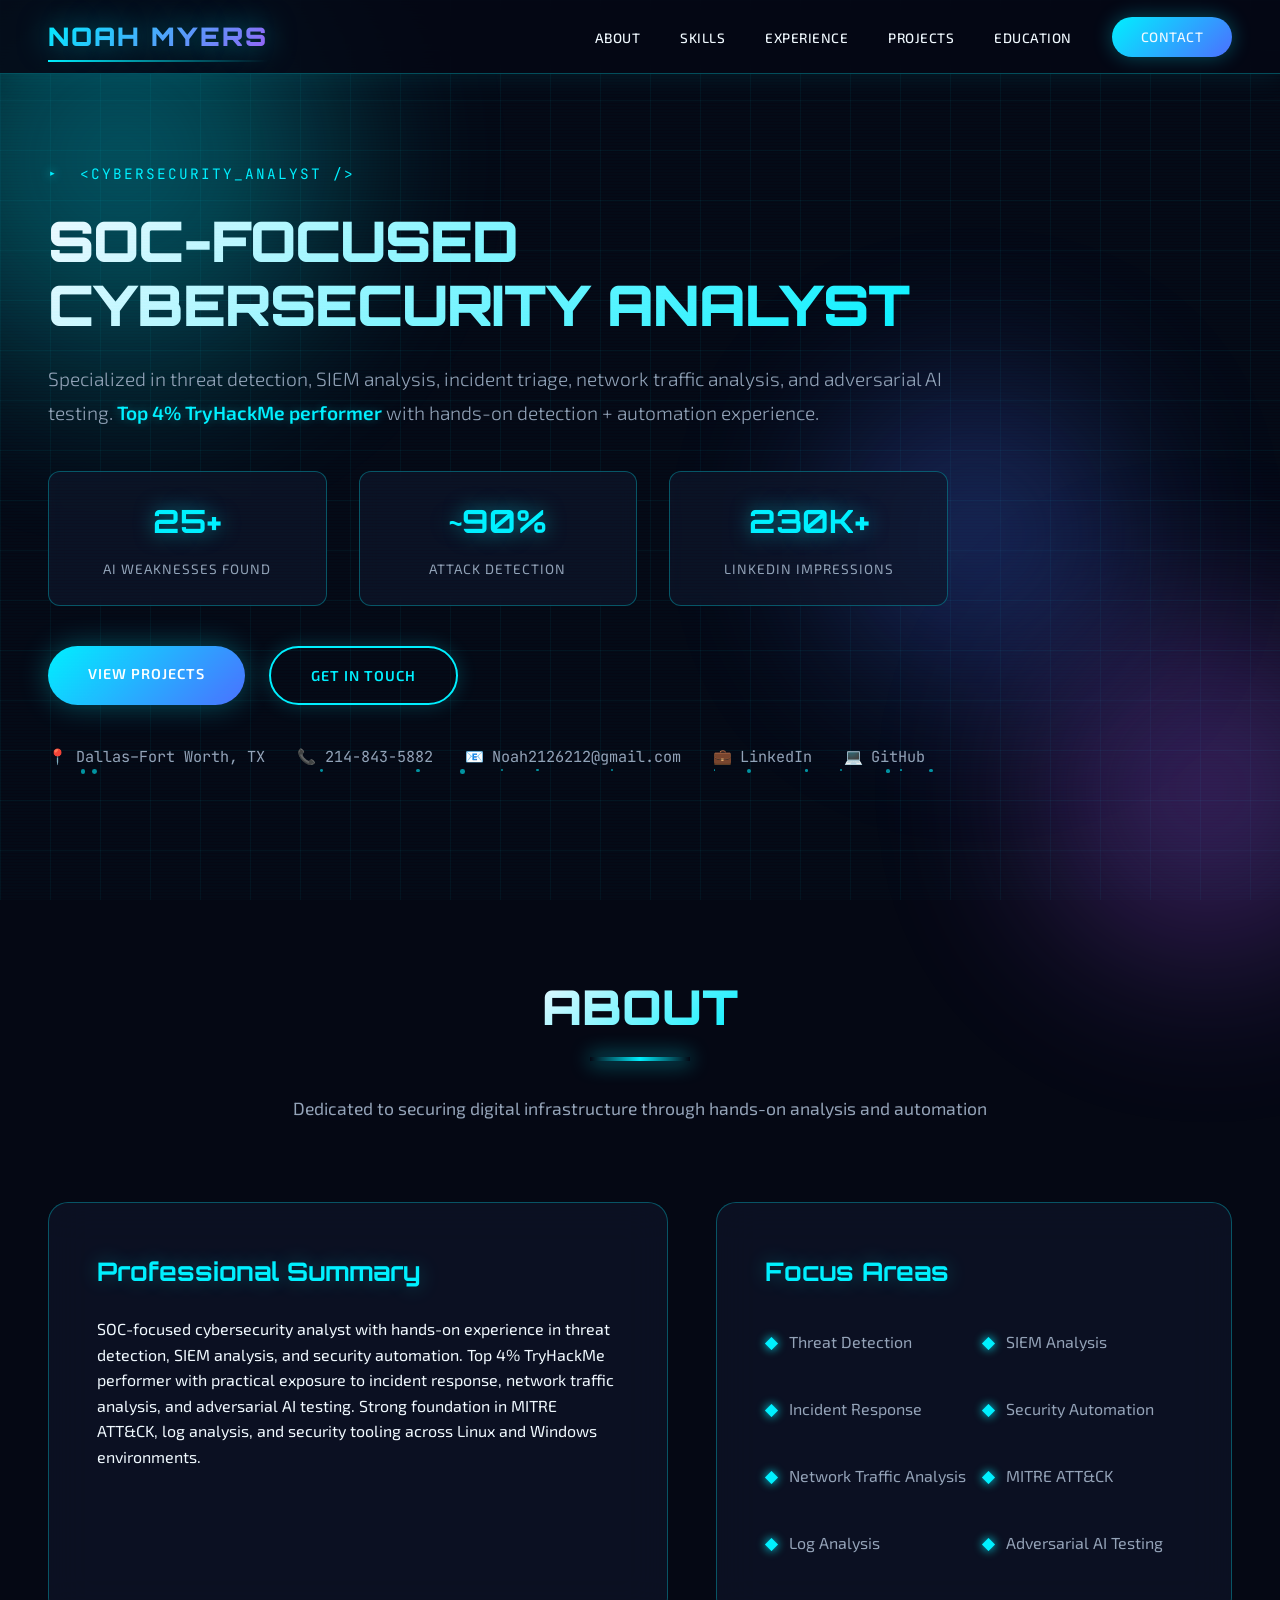
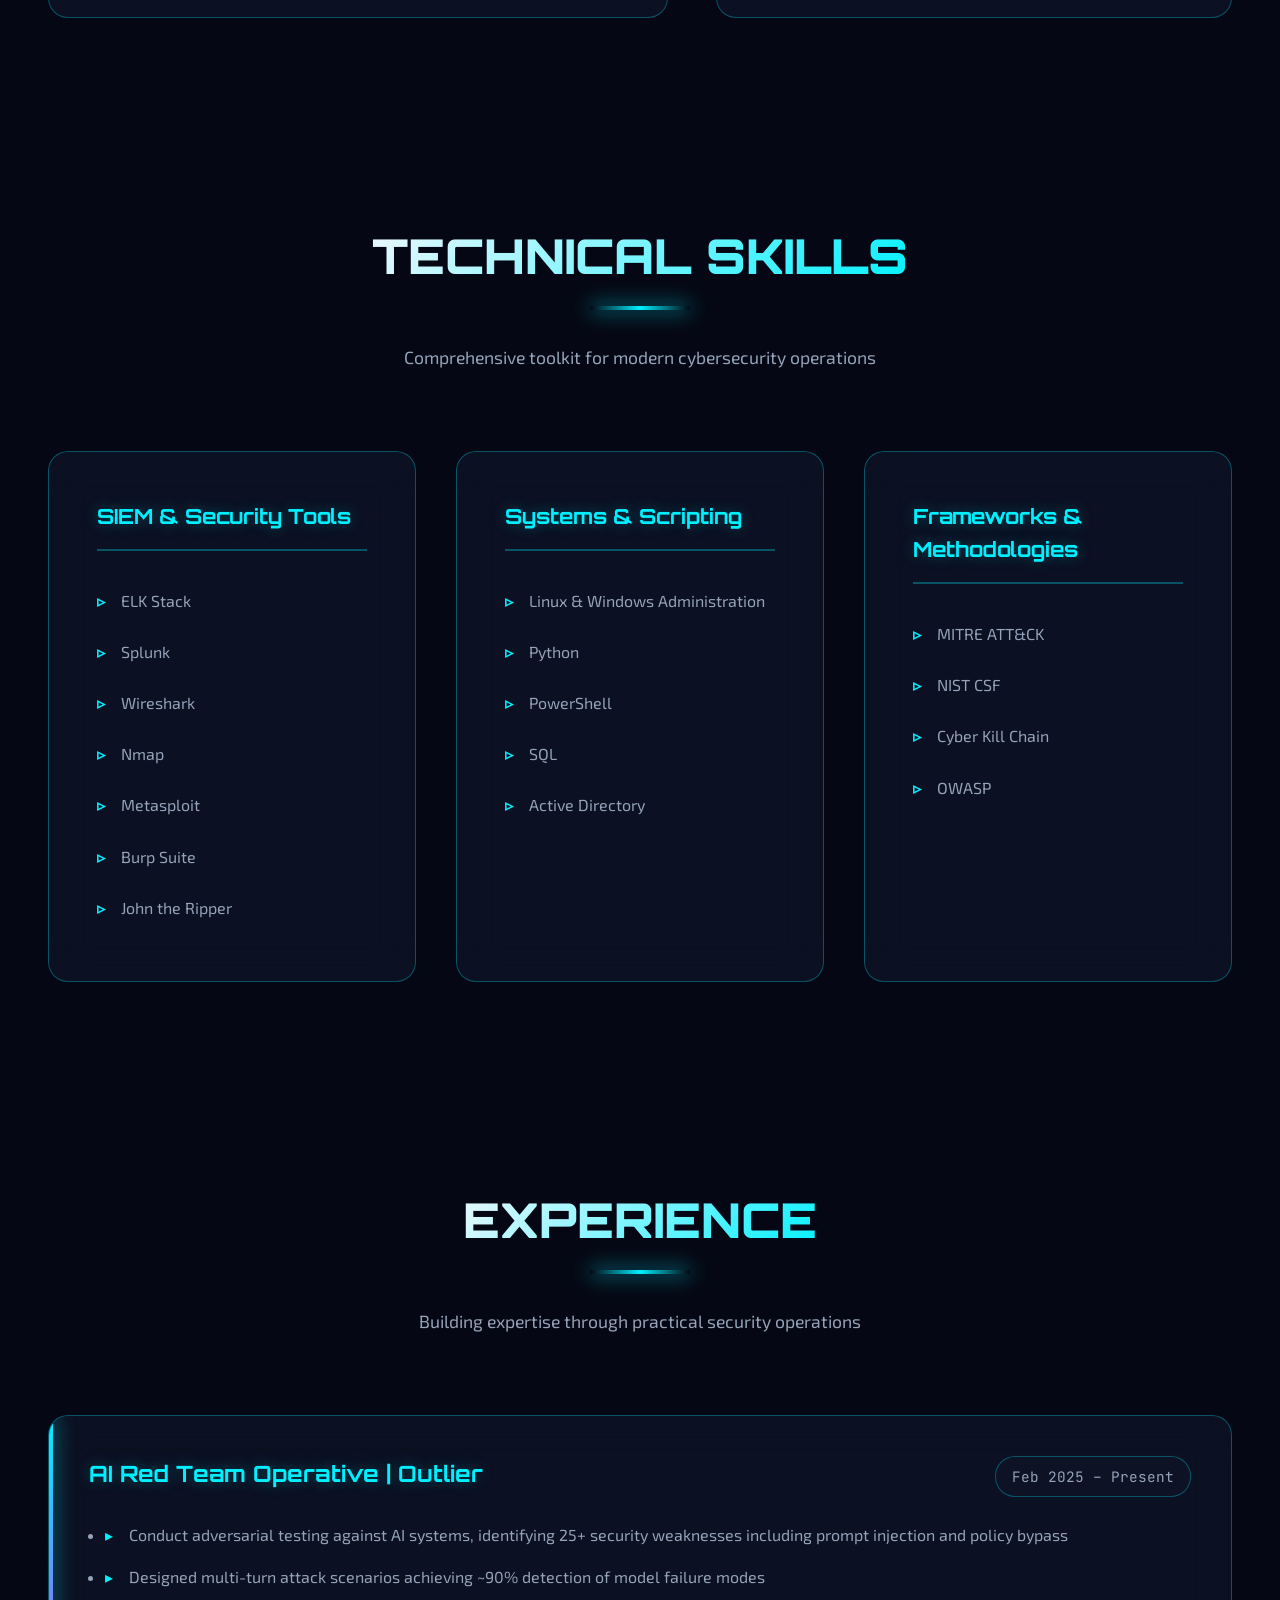
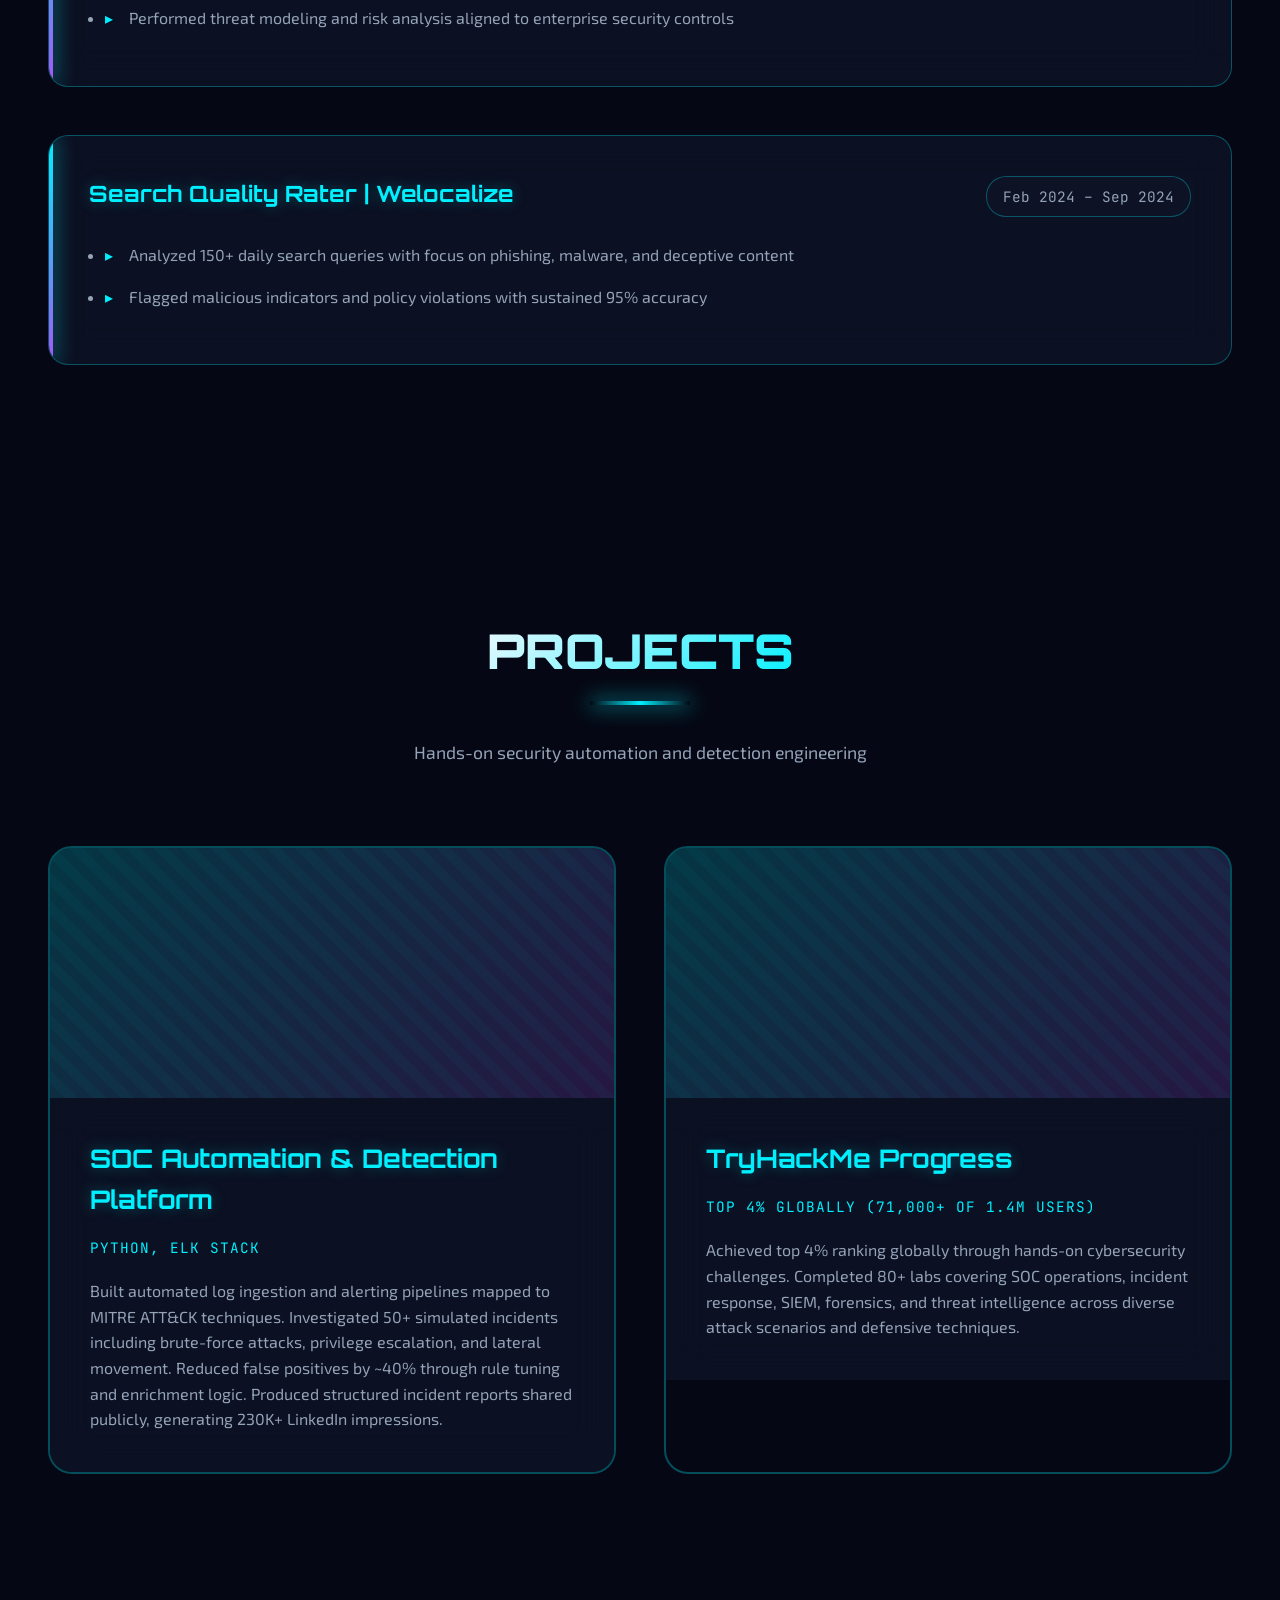
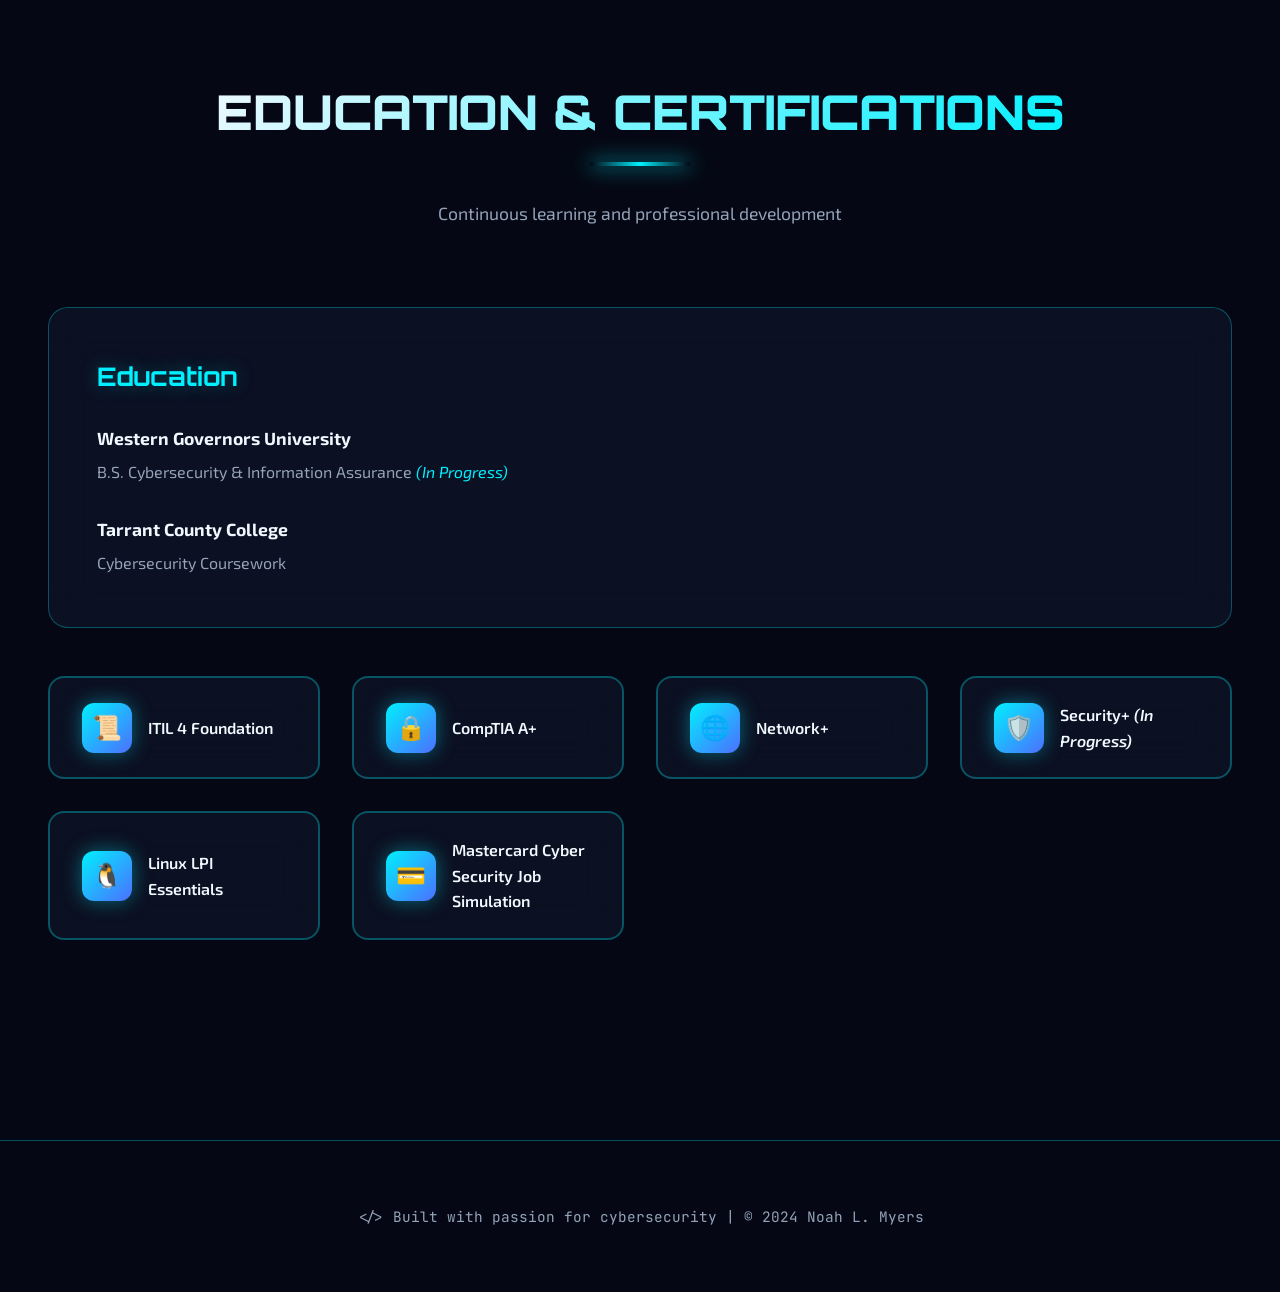
==== commit 54f6ad97: "Update index.html" ====
--- a/index.html
+++ b/index.html
@@ -1291,6 +1291,14 @@
                     <div class="cert-icon">🛡️</div>
                     <span>Security+ <em>(In Progress)</em></span>
                 </div>
+                <div class="cert-badge">
+                    <div class="cert-icon">🐧</div>
+                    <span>Linux LPI Essentials</span>
+                </div>
+                <div class="cert-badge">
+                    <div class="cert-icon">💳</div>
+                    <span>Mastercard Cyber Security Job Simulation</span>
+                </div>
             </div>
         </section>
     </main>
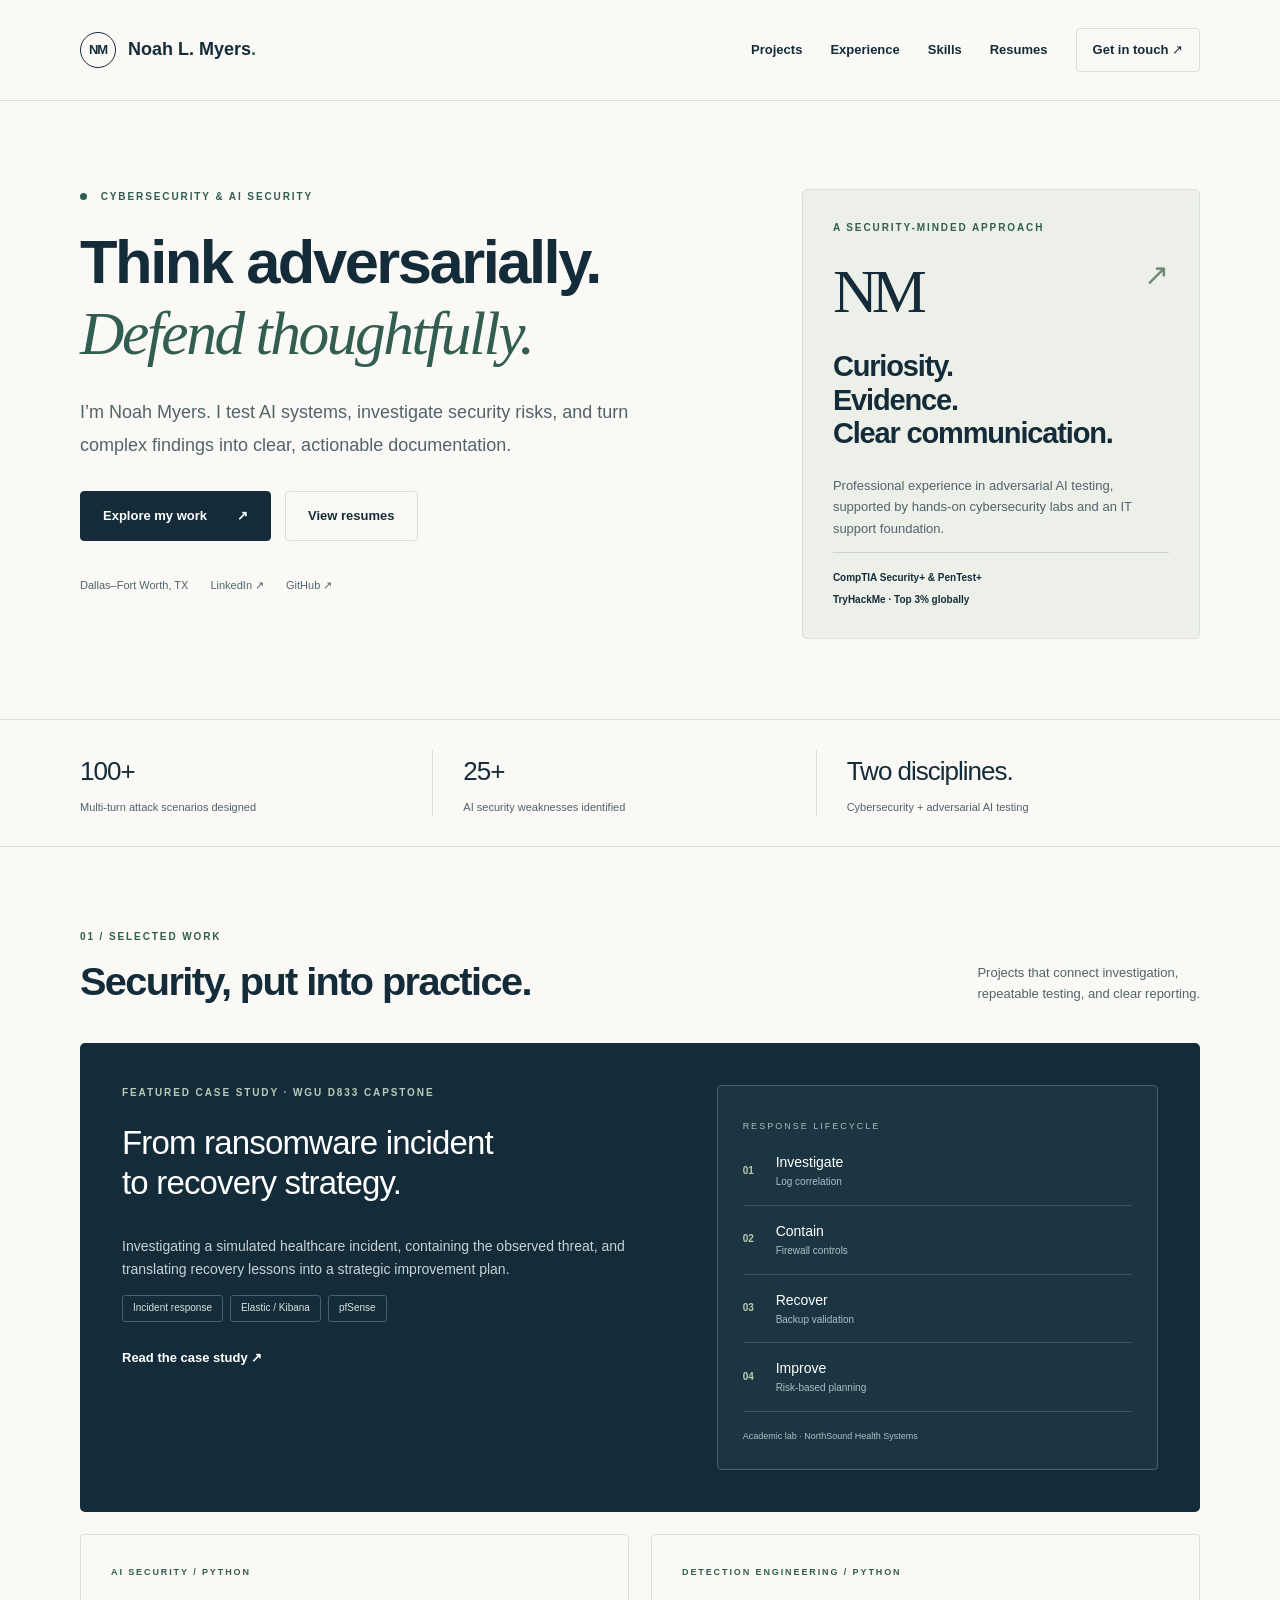
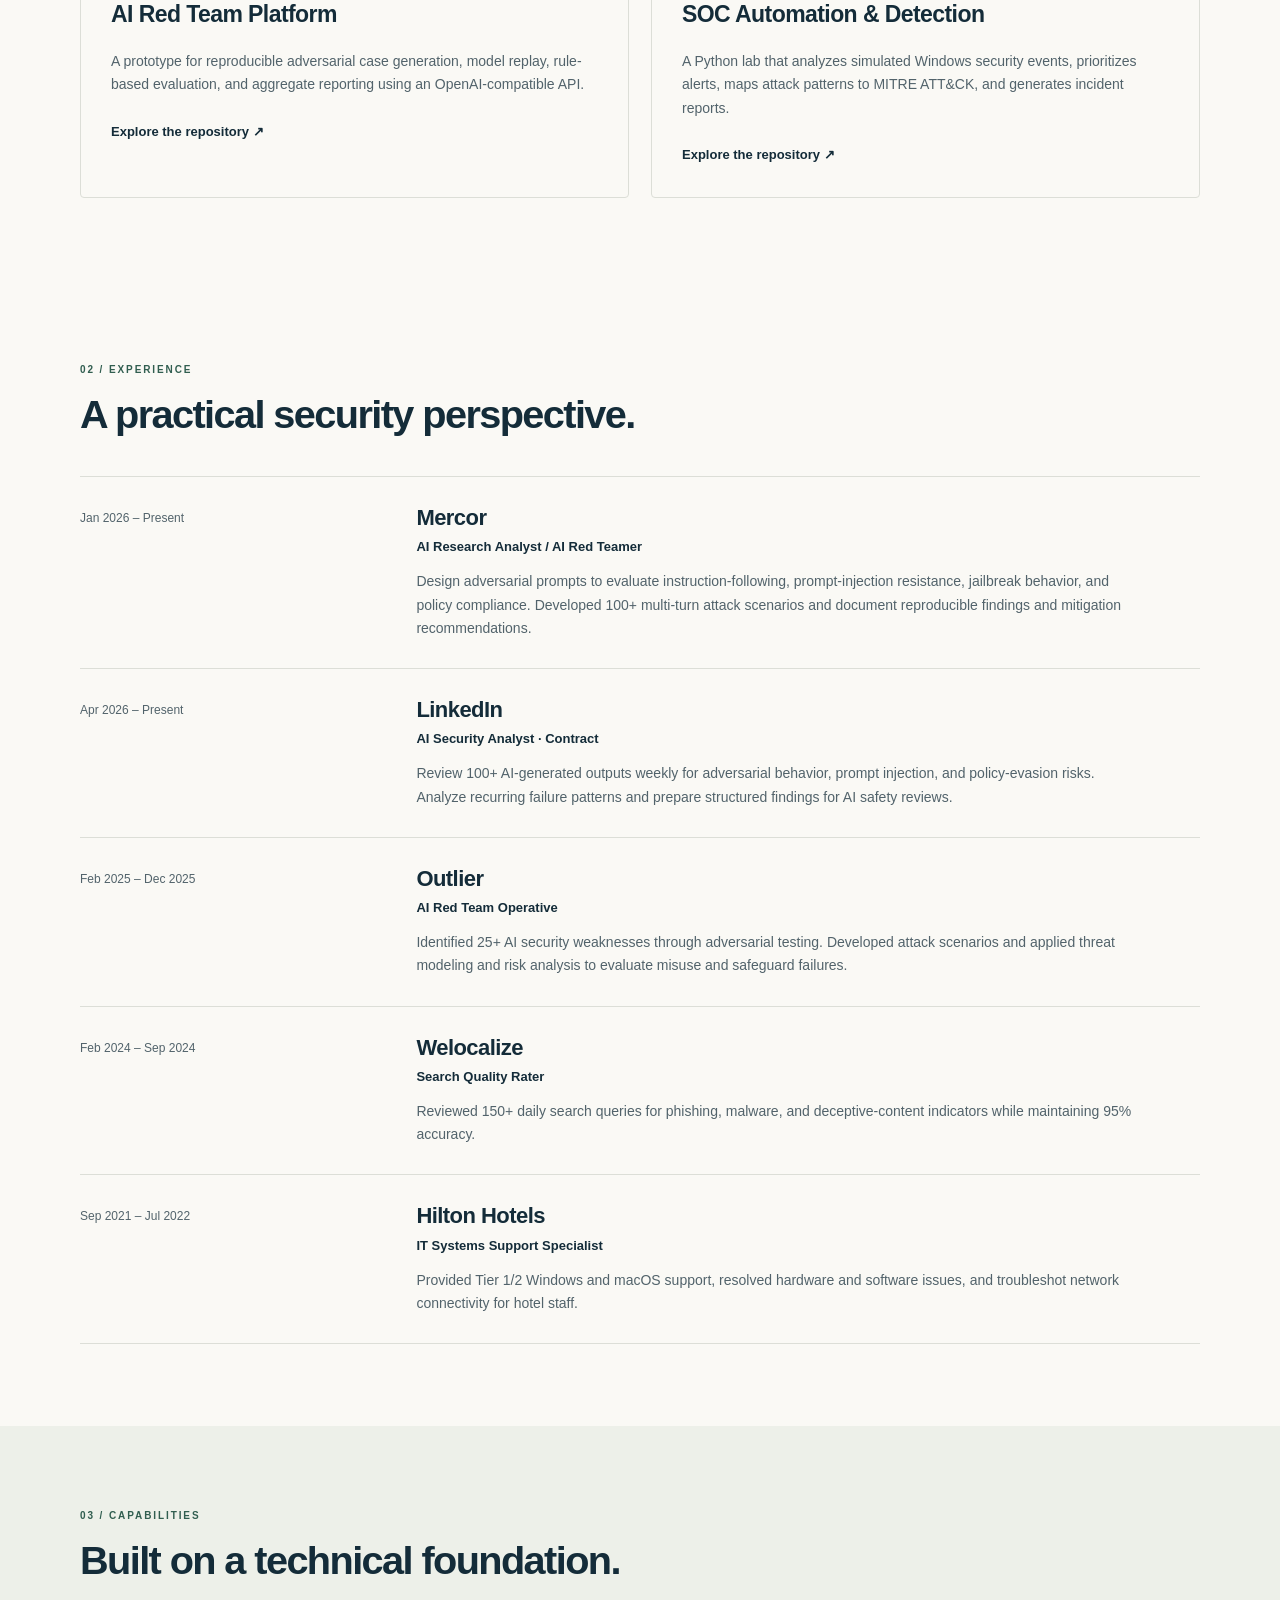
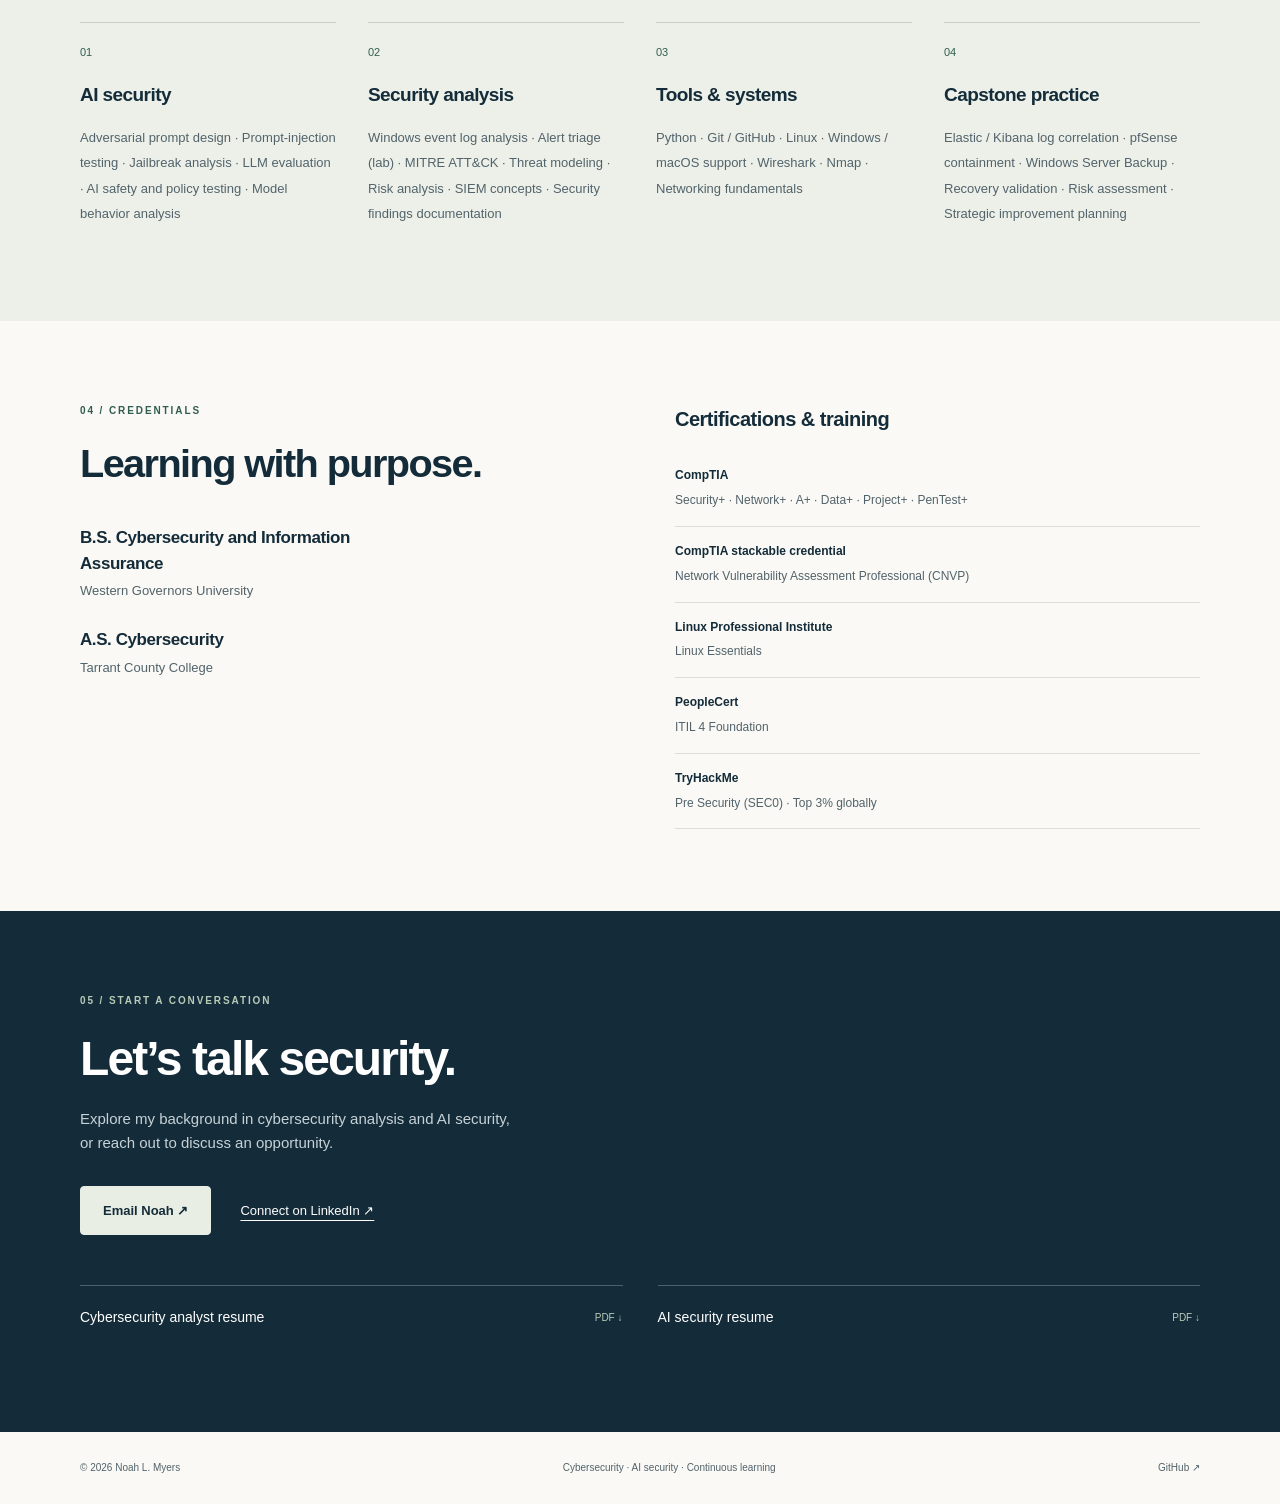
==== commit 6b7077c1: "Redesign professional portfolio and add current resumes and WGU capstone" ====
--- a/index.html
+++ b/index.html
@@ -1,1374 +1 @@
-<!DOCTYPE html>
-<html lang="en">
-<head>
-    <meta charset="UTF-8">
-    <meta name="viewport" content="width=device-width, initial-scale=1.0">
-    <title>Noah L. Myers - Cybersecurity Analyst</title>
-    <link rel="preconnect" href="https://fonts.googleapis.com">
-    <link rel="preconnect" href="https://fonts.gstatic.com" crossorigin>
-    <link href="https://fonts.googleapis.com/css2?family=Orbitron:wght@400;600;700;900&family=Exo+2:wght@300;400;500;600;700&family=JetBrains+Mono:wght@400;500;600&display=swap" rel="stylesheet">
-    <style>
-        * {
-            margin: 0;
-            padding: 0;
-            box-sizing: border-box;
-        }
-
-        :root {
-            --primary-bg: #050814;
-            --secondary-bg: #0a0e1f;
-            --card-bg: rgba(15, 20, 40, 0.7);
-            --accent-cyan: #00f0ff;
-            --accent-blue: #4c6fff;
-            --accent-purple: #a855f7;
-            --accent-pink: #ec4899;
-            --text-primary: #f0f9ff;
-            --text-secondary: #94a3b8;
-            --border-glow: rgba(0, 240, 255, 0.3);
-            --grid-color: rgba(0, 240, 255, 0.05);
-        }
-
-        body {
-            font-family: 'Exo 2', sans-serif;
-            background: var(--primary-bg);
-            color: var(--text-primary);
-            line-height: 1.6;
-            overflow-x: hidden;
-            position: relative;
-        }
-
-        /* Animated Grid Background */
-        body::before {
-            content: '';
-            position: fixed;
-            top: 0;
-            left: 0;
-            width: 100%;
-            height: 100%;
-            background-image: 
-                linear-gradient(var(--grid-color) 1px, transparent 1px),
-                linear-gradient(90deg, var(--grid-color) 1px, transparent 1px);
-            background-size: 50px 50px;
-            animation: gridMove 20s linear infinite;
-            z-index: 0;
-            pointer-events: none;
-        }
-
-        @keyframes gridMove {
-            0% { transform: translate(0, 0); }
-            100% { transform: translate(50px, 50px); }
-        }
-
-        /* Glowing Orbs */
-        .glow-orb {
-            position: fixed;
-            border-radius: 50%;
-            filter: blur(80px);
-            opacity: 0.4;
-            pointer-events: none;
-            z-index: 1;
-            animation: float 20s ease-in-out infinite;
-        }
-
-        .glow-orb-1 {
-            width: 500px;
-            height: 500px;
-            background: radial-gradient(circle, var(--accent-cyan), transparent);
-            top: -10%;
-            left: -10%;
-            animation-delay: 0s;
-        }
-
-        .glow-orb-2 {
-            width: 400px;
-            height: 400px;
-            background: radial-gradient(circle, var(--accent-purple), transparent);
-            bottom: -10%;
-            right: -10%;
-            animation-delay: -10s;
-        }
-
-        .glow-orb-3 {
-            width: 350px;
-            height: 350px;
-            background: radial-gradient(circle, var(--accent-blue), transparent);
-            top: 40%;
-            right: 10%;
-            animation-delay: -5s;
-        }
-
-        @keyframes float {
-            0%, 100% { transform: translate(0, 0) scale(1); }
-            33% { transform: translate(30px, -30px) scale(1.1); }
-            66% { transform: translate(-20px, 20px) scale(0.9); }
-        }
-
-        /* Scanline Effect */
-        body::after {
-            content: '';
-            position: fixed;
-            top: 0;
-            left: 0;
-            width: 100%;
-            height: 100%;
-            background: repeating-linear-gradient(
-                0deg,
-                rgba(0, 240, 255, 0.03) 0px,
-                transparent 1px,
-                transparent 2px,
-                rgba(0, 240, 255, 0.03) 3px
-            );
-            pointer-events: none;
-            z-index: 999;
-            animation: scanline 8s linear infinite;
-        }
-
-        @keyframes scanline {
-            0% { transform: translateY(0); }
-            100% { transform: translateY(100%); }
-        }
-
-        nav {
-            position: fixed;
-            top: 0;
-            width: 100%;
-            background: rgba(5, 8, 20, 0.85);
-            backdrop-filter: blur(20px);
-            border-bottom: 1px solid var(--border-glow);
-            box-shadow: 0 0 30px rgba(0, 240, 255, 0.1);
-            z-index: 1000;
-            padding: 1rem 0;
-            animation: slideDown 0.8s ease;
-        }
-
-        @keyframes slideDown {
-            from { 
-                transform: translateY(-100%); 
-                opacity: 0;
-            }
-            to { 
-                transform: translateY(0); 
-                opacity: 1;
-            }
-        }
-
-        .nav-container {
-            max-width: 1400px;
-            margin: 0 auto;
-            padding: 0 3rem;
-            display: flex;
-            justify-content: space-between;
-            align-items: center;
-        }
-
-        .logo {
-            font-family: 'Orbitron', sans-serif;
-            font-size: 1.6rem;
-            font-weight: 900;
-            letter-spacing: 2px;
-            background: linear-gradient(135deg, var(--accent-cyan), var(--accent-purple));
-            -webkit-background-clip: text;
-            -webkit-text-fill-color: transparent;
-            background-clip: text;
-            text-shadow: 0 0 30px rgba(0, 240, 255, 0.5);
-            position: relative;
-        }
-
-        .logo::after {
-            content: '';
-            position: absolute;
-            bottom: -5px;
-            left: 0;
-            width: 100%;
-            height: 2px;
-            background: linear-gradient(90deg, var(--accent-cyan), transparent);
-            animation: pulse 2s ease-in-out infinite;
-        }
-
-        @keyframes pulse {
-            0%, 100% { opacity: 0.3; }
-            50% { opacity: 1; }
-        }
-
-        .nav-links {
-            display: flex;
-            list-style: none;
-            gap: 2.5rem;
-            align-items: center;
-        }
-
-        .nav-links a {
-            color: var(--text-primary);
-            text-decoration: none;
-            font-weight: 500;
-            font-size: 0.95rem;
-            letter-spacing: 0.5px;
-            transition: all 0.3s ease;
-            position: relative;
-            text-transform: uppercase;
-            font-size: 0.85rem;
-        }
-
-        .nav-links a::before {
-            content: '';
-            position: absolute;
-            bottom: -5px;
-            left: 50%;
-            transform: translateX(-50%);
-            width: 0;
-            height: 2px;
-            background: var(--accent-cyan);
-            box-shadow: 0 0 10px var(--accent-cyan);
-            transition: width 0.3s ease;
-        }
-
-        .nav-links a:hover::before {
-            width: 100%;
-        }
-
-        .nav-links a:hover {
-            color: var(--accent-cyan);
-            text-shadow: 0 0 10px var(--accent-cyan);
-        }
-
-        .btn-contact {
-            background: linear-gradient(135deg, var(--accent-cyan), var(--accent-blue));
-            padding: 0.7rem 1.8rem;
-            border-radius: 30px;
-            font-weight: 600;
-            transition: all 0.3s ease;
-            box-shadow: 0 0 20px rgba(0, 240, 255, 0.3);
-            position: relative;
-            overflow: hidden;
-        }
-
-        .btn-contact::before {
-            content: '';
-            position: absolute;
-            top: 50%;
-            left: 50%;
-            width: 0;
-            height: 0;
-            border-radius: 50%;
-            background: rgba(255, 255, 255, 0.2);
-            transform: translate(-50%, -50%);
-            transition: width 0.6s, height 0.6s;
-        }
-
-        .btn-contact:hover::before {
-            width: 300px;
-            height: 300px;
-        }
-
-        .btn-contact:hover {
-            transform: translateY(-3px);
-            box-shadow: 0 5px 30px rgba(0, 240, 255, 0.5);
-        }
-
-        .container {
-            max-width: 1400px;
-            margin: 0 auto;
-            padding: 0 3rem;
-            position: relative;
-            z-index: 10;
-        }
-
-        .hero {
-            padding: 160px 0 100px;
-            max-width: 900px;
-            position: relative;
-        }
-
-        .hero-content {
-            animation: fadeInLeft 1s ease;
-        }
-
-        @keyframes fadeInLeft {
-            from {
-                opacity: 0;
-                transform: translateX(-50px);
-            }
-            to {
-                opacity: 1;
-                transform: translateX(0);
-            }
-        }
-
-        .hero-label {
-            display: inline-block;
-            color: var(--accent-cyan);
-            font-family: 'JetBrains Mono', monospace;
-            font-size: 0.9rem;
-            text-transform: uppercase;
-            letter-spacing: 2px;
-            margin-bottom: 1.5rem;
-            position: relative;
-            padding-left: 2rem;
-        }
-
-        .hero-label::before {
-            content: '▸';
-            position: absolute;
-            left: 0;
-            animation: blink 1.5s infinite;
-            color: var(--accent-cyan);
-            text-shadow: 0 0 10px var(--accent-cyan);
-        }
-
-        @keyframes blink {
-            0%, 49% { opacity: 1; }
-            50%, 100% { opacity: 0; }
-        }
-
-        .hero-content h1 {
-            font-family: 'Orbitron', sans-serif;
-            font-size: 3.5rem;
-            line-height: 1.15;
-            margin-bottom: 1.5rem;
-            font-weight: 900;
-            letter-spacing: -1px;
-            background: linear-gradient(135deg, var(--text-primary), var(--accent-cyan));
-            -webkit-background-clip: text;
-            -webkit-text-fill-color: transparent;
-            background-clip: text;
-        }
-
-        .hero-content .subtitle {
-            font-size: 1.2rem;
-            color: var(--text-secondary);
-            margin-bottom: 2.5rem;
-            line-height: 1.8;
-            font-weight: 300;
-        }
-
-        .hero-content .highlight {
-            color: var(--accent-cyan);
-            font-weight: 600;
-            text-shadow: 0 0 10px rgba(0, 240, 255, 0.3);
-        }
-
-        .hero-stats {
-            display: grid;
-            grid-template-columns: repeat(3, 1fr);
-            gap: 2rem;
-            margin-bottom: 2.5rem;
-        }
-
-        .stat-item {
-            text-align: center;
-            padding: 1.5rem;
-            background: var(--card-bg);
-            border: 1px solid var(--border-glow);
-            border-radius: 12px;
-            backdrop-filter: blur(10px);
-            transition: all 0.3s ease;
-        }
-
-        .stat-item:hover {
-            transform: translateY(-5px);
-            box-shadow: 0 10px 30px rgba(0, 240, 255, 0.2);
-            border-color: var(--accent-cyan);
-        }
-
-        .stat-number {
-            font-family: 'Orbitron', sans-serif;
-            font-size: 2rem;
-            font-weight: 700;
-            color: var(--accent-cyan);
-            text-shadow: 0 0 20px rgba(0, 240, 255, 0.5);
-            display: block;
-            margin-bottom: 0.5rem;
-        }
-
-        .stat-label {
-            font-size: 0.85rem;
-            color: var(--text-secondary);
-            text-transform: uppercase;
-            letter-spacing: 1px;
-        }
-
-        .hero-buttons {
-            display: flex;
-            gap: 1.5rem;
-            margin-bottom: 2.5rem;
-        }
-
-        .btn {
-            padding: 1rem 2.5rem;
-            border-radius: 50px;
-            font-weight: 600;
-            font-size: 1rem;
-            cursor: pointer;
-            transition: all 0.4s ease;
-            text-decoration: none;
-            display: inline-block;
-            text-transform: uppercase;
-            letter-spacing: 1px;
-            font-size: 0.9rem;
-            position: relative;
-            overflow: hidden;
-        }
-
-        .btn::before {
-            content: '';
-            position: absolute;
-            top: 50%;
-            left: 50%;
-            width: 0;
-            height: 0;
-            border-radius: 50%;
-            background: rgba(255, 255, 255, 0.1);
-            transform: translate(-50%, -50%);
-            transition: width 0.6s, height 0.6s;
-        }
-
-        .btn:hover::before {
-            width: 400px;
-            height: 400px;
-        }
-
-        .btn-primary {
-            background: linear-gradient(135deg, var(--accent-cyan), var(--accent-blue));
-            color: white;
-            border: none;
-            box-shadow: 0 0 30px rgba(0, 240, 255, 0.3);
-        }
-
-        .btn-primary:hover {
-            transform: translateY(-3px);
-            box-shadow: 0 10px 40px rgba(0, 240, 255, 0.5);
-        }
-
-        .btn-secondary {
-            background: transparent;
-            color: var(--accent-cyan);
-            border: 2px solid var(--accent-cyan);
-            box-shadow: 0 0 20px rgba(0, 240, 255, 0.2);
-        }
-
-        .btn-secondary:hover {
-            background: rgba(0, 240, 255, 0.1);
-            transform: translateY(-3px);
-            box-shadow: 0 10px 40px rgba(0, 240, 255, 0.3);
-        }
-
-        .hero-meta {
-            color: var(--text-secondary);
-            font-size: 0.95rem;
-            display: flex;
-            gap: 2rem;
-            flex-wrap: wrap;
-            font-family: 'JetBrains Mono', monospace;
-        }
-
-        .hero-meta span {
-            display: flex;
-            align-items: center;
-            gap: 0.5rem;
-            transition: all 0.3s ease;
-        }
-
-        .hero-meta span:hover {
-            color: var(--accent-cyan);
-            transform: translateX(5px);
-        }
-
-        .hero-meta a {
-            color: var(--text-secondary);
-            text-decoration: none;
-            transition: all 0.3s ease;
-        }
-
-        .hero-meta a:hover {
-            color: var(--accent-cyan);
-        }
-
-        /* Profile Image Section */
-        .hero-profile {
-            position: relative;
-            animation: fadeInRight 1s ease;
-        }
-
-        @keyframes fadeInRight {
-            from {
-                opacity: 0;
-                transform: translateX(50px);
-            }
-            to {
-                opacity: 1;
-                transform: translateX(0);
-            }
-        }
-
-        .profile-container {
-            position: relative;
-            width: 400px;
-            height: 500px;
-            margin: 0 auto;
-        }
-
-        .profile-glow {
-            position: absolute;
-            inset: -20px;
-            background: linear-gradient(135deg, var(--accent-cyan), var(--accent-purple));
-            border-radius: 20px;
-            filter: blur(30px);
-            opacity: 0.6;
-            animation: glowPulse 3s ease-in-out infinite;
-        }
-
-        @keyframes glowPulse {
-            0%, 100% { opacity: 0.6; }
-            50% { opacity: 0.9; }
-        }
-
-        .profile-border {
-            position: absolute;
-            inset: 0;
-            background: linear-gradient(135deg, var(--accent-cyan), var(--accent-purple));
-            border-radius: 20px;
-            padding: 3px;
-        }
-
-        .profile-image {
-            position: relative;
-            width: 100%;
-            height: 100%;
-            border-radius: 18px;
-            overflow: hidden;
-            background: var(--secondary-bg);
-        }
-
-        .profile-image img {
-            width: 100%;
-            height: 100%;
-            object-fit: cover;
-            display: block;
-        }
-
-        .profile-overlay {
-            position: absolute;
-            inset: 0;
-            background: linear-gradient(180deg, transparent 0%, rgba(0, 240, 255, 0.1) 100%);
-            pointer-events: none;
-        }
-
-        /* Floating Badge */
-        .profile-badge {
-            position: absolute;
-            bottom: 20px;
-            left: 50%;
-            transform: translateX(-50%);
-            background: rgba(5, 8, 20, 0.9);
-            backdrop-filter: blur(20px);
-            border: 2px solid var(--accent-cyan);
-            border-radius: 50px;
-            padding: 0.8rem 2rem;
-            font-family: 'Orbitron', sans-serif;
-            font-weight: 700;
-            color: var(--accent-cyan);
-            box-shadow: 0 0 30px rgba(0, 240, 255, 0.5);
-            animation: floatBadge 3s ease-in-out infinite;
-            z-index: 10;
-            white-space: nowrap;
-        }
-
-        @keyframes floatBadge {
-            0%, 100% { transform: translateX(-50%) translateY(0); }
-            50% { transform: translateX(-50%) translateY(-10px); }
-        }
-
-        section {
-            padding: 100px 0;
-            position: relative;
-        }
-
-        .section-header {
-            text-align: center;
-            margin-bottom: 5rem;
-        }
-
-        .section-title {
-            font-family: 'Orbitron', sans-serif;
-            font-size: 3rem;
-            font-weight: 900;
-            background: linear-gradient(135deg, var(--text-primary), var(--accent-cyan));
-            -webkit-background-clip: text;
-            -webkit-text-fill-color: transparent;
-            background-clip: text;
-            margin-bottom: 1rem;
-            position: relative;
-            display: inline-block;
-        }
-
-        .section-title::after {
-            content: '';
-            position: absolute;
-            bottom: -15px;
-            left: 50%;
-            transform: translateX(-50%);
-            width: 100px;
-            height: 4px;
-            background: linear-gradient(90deg, transparent, var(--accent-cyan), transparent);
-            box-shadow: 0 0 20px var(--accent-cyan);
-        }
-
-        .section-subtitle {
-            color: var(--text-secondary);
-            font-size: 1.1rem;
-            margin-top: 2rem;
-        }
-
-        .card {
-            background: var(--card-bg);
-            border: 1px solid var(--border-glow);
-            border-radius: 20px;
-            padding: 3rem;
-            backdrop-filter: blur(20px);
-            transition: all 0.4s ease;
-            position: relative;
-            overflow: hidden;
-        }
-
-        .card::before {
-            content: '';
-            position: absolute;
-            top: 0;
-            left: -100%;
-            width: 100%;
-            height: 100%;
-            background: linear-gradient(90deg, transparent, rgba(0, 240, 255, 0.1), transparent);
-            transition: left 0.6s ease;
-        }
-
-        .card:hover::before {
-            left: 100%;
-        }
-
-        .card:hover {
-            transform: translateY(-10px);
-            box-shadow: 0 20px 60px rgba(0, 240, 255, 0.3);
-            border-color: var(--accent-cyan);
-        }
-
-        .card h3 {
-            font-family: 'Orbitron', sans-serif;
-            font-size: 1.6rem;
-            margin-bottom: 1.5rem;
-            color: var(--accent-cyan);
-            text-shadow: 0 0 20px rgba(0, 240, 255, 0.3);
-        }
-
-        .about-grid {
-            display: grid;
-            grid-template-columns: 1.2fr 1fr;
-            gap: 3rem;
-        }
-
-        .focus-grid {
-            display: grid;
-            grid-template-columns: repeat(2, 1fr);
-            gap: 1rem;
-        }
-
-        .focus-item {
-            padding: 0.8rem 0;
-            color: var(--text-secondary);
-            position: relative;
-            padding-left: 1.5rem;
-        }
-
-        .focus-item::before {
-            content: '◆';
-            position: absolute;
-            left: 0;
-            color: var(--accent-cyan);
-            font-weight: bold;
-            text-shadow: 0 0 10px var(--accent-cyan);
-        }
-
-        .skills-grid {
-            display: grid;
-            grid-template-columns: repeat(3, 1fr);
-            gap: 2.5rem;
-        }
-
-        .skill-category {
-            position: relative;
-        }
-
-        .skill-category h4 {
-            font-family: 'Orbitron', sans-serif;
-            font-size: 1.3rem;
-            margin-bottom: 1.5rem;
-            padding-bottom: 1rem;
-            border-bottom: 2px solid var(--border-glow);
-            color: var(--accent-cyan);
-            text-shadow: 0 0 15px rgba(0, 240, 255, 0.3);
-        }
-
-        .skill-category ul {
-            list-style: none;
-        }
-
-        .skill-category li {
-            padding: 0.8rem 0;
-            color: var(--text-secondary);
-            font-size: 1rem;
-            position: relative;
-            padding-left: 1.5rem;
-            transition: all 0.3s ease;
-        }
-
-        .skill-category li::before {
-            content: '▹';
-            position: absolute;
-            left: 0;
-            color: var(--accent-cyan);
-            font-weight: bold;
-        }
-
-        .skill-category li:hover {
-            color: var(--accent-cyan);
-            padding-left: 2rem;
-        }
-
-        .experience-item {
-            margin-bottom: 3rem;
-            padding: 2.5rem;
-            position: relative;
-        }
-
-        .experience-item::before {
-            content: '';
-            position: absolute;
-            left: 0;
-            top: 0;
-            width: 4px;
-            height: 100%;
-            background: linear-gradient(180deg, var(--accent-cyan), var(--accent-purple));
-            box-shadow: 0 0 20px var(--accent-cyan);
-        }
-
-        .experience-header {
-            display: flex;
-            justify-content: space-between;
-            align-items: flex-start;
-            margin-bottom: 1.5rem;
-            flex-wrap: wrap;
-            gap: 1rem;
-        }
-
-        .experience-title {
-            font-family: 'Orbitron', sans-serif;
-            font-size: 1.4rem;
-            font-weight: 700;
-            color: var(--accent-cyan);
-            text-shadow: 0 0 15px rgba(0, 240, 255, 0.3);
-        }
-
-        .experience-date {
-            color: var(--text-secondary);
-            font-family: 'JetBrains Mono', monospace;
-            font-size: 0.9rem;
-            background: var(--card-bg);
-            padding: 0.5rem 1rem;
-            border-radius: 20px;
-            border: 1px solid var(--border-glow);
-        }
-
-        .experience-details {
-            margin-left: 1rem;
-        }
-
-        .experience-details li {
-            color: var(--text-secondary);
-            margin-bottom: 0.8rem;
-            line-height: 1.8;
-            position: relative;
-            padding-left: 1.5rem;
-        }
-
-        .experience-details li::before {
-            content: '▸';
-            position: absolute;
-            left: 0;
-            color: var(--accent-cyan);
-        }
-
-        .projects-grid {
-            display: grid;
-            grid-template-columns: repeat(2, 1fr);
-            gap: 3rem;
-        }
-
-        .project-card {
-            position: relative;
-            border-radius: 24px;
-            overflow: hidden;
-            transition: all 0.4s ease;
-            border: 2px solid var(--border-glow);
-        }
-
-        .project-card:hover {
-            transform: translateY(-15px) scale(1.02);
-            box-shadow: 0 30px 80px rgba(0, 240, 255, 0.4);
-            border-color: var(--accent-cyan);
-        }
-
-        .project-image {
-            height: 250px;
-            background: linear-gradient(135deg, rgba(0, 240, 255, 0.2), rgba(168, 85, 247, 0.2));
-            position: relative;
-            overflow: hidden;
-        }
-
-        .project-image::before {
-            content: '';
-            position: absolute;
-            inset: 0;
-            background: 
-                repeating-linear-gradient(
-                    45deg,
-                    transparent,
-                    transparent 10px,
-                    rgba(0, 240, 255, 0.03) 10px,
-                    rgba(0, 240, 255, 0.03) 20px
-                );
-        }
-
-        .project-content {
-            padding: 2.5rem;
-            background: var(--card-bg);
-            backdrop-filter: blur(20px);
-        }
-
-        .project-content h3 {
-            font-family: 'Orbitron', sans-serif;
-            font-size: 1.6rem;
-            margin-bottom: 1rem;
-            color: var(--accent-cyan);
-            text-shadow: 0 0 15px rgba(0, 240, 255, 0.3);
-        }
-
-        .project-tech {
-            color: var(--accent-cyan);
-            font-size: 0.9rem;
-            margin-bottom: 1.2rem;
-            font-family: 'JetBrains Mono', monospace;
-            text-transform: uppercase;
-            letter-spacing: 1px;
-        }
-
-        .education-card {
-            margin-bottom: 2rem;
-        }
-
-        .certifications {
-            display: grid;
-            grid-template-columns: repeat(auto-fit, minmax(250px, 1fr));
-            gap: 2rem;
-            margin-top: 3rem;
-        }
-
-        .cert-badge {
-            display: flex;
-            align-items: center;
-            gap: 1rem;
-            padding: 1.5rem 2rem;
-            background: var(--card-bg);
-            border: 2px solid var(--border-glow);
-            border-radius: 16px;
-            transition: all 0.3s ease;
-            font-size: 1rem;
-            font-weight: 600;
-            backdrop-filter: blur(20px);
-        }
-
-        .cert-badge:hover {
-            background: rgba(0, 240, 255, 0.1);
-            transform: scale(1.05);
-            border-color: var(--accent-cyan);
-            box-shadow: 0 10px 40px rgba(0, 240, 255, 0.3);
-        }
-
-        .cert-icon {
-            width: 50px;
-            height: 50px;
-            background: linear-gradient(135deg, var(--accent-cyan), var(--accent-blue));
-            border-radius: 12px;
-            display: flex;
-            align-items: center;
-            justify-content: center;
-            font-size: 1.5rem;
-            flex-shrink: 0;
-            box-shadow: 0 0 20px rgba(0, 240, 255, 0.4);
-        }
-
-        footer {
-            text-align: center;
-            padding: 4rem 0;
-            color: var(--text-secondary);
-            border-top: 1px solid var(--border-glow);
-            margin-top: 100px;
-            font-family: 'JetBrains Mono', monospace;
-            font-size: 0.9rem;
-        }
-
-        .scroll-indicator {
-            position: fixed;
-            top: 0;
-            left: 0;
-            height: 3px;
-            background: linear-gradient(90deg, var(--accent-cyan), var(--accent-purple));
-            z-index: 1001;
-            transition: width 0.1s ease;
-            box-shadow: 0 0 20px var(--accent-cyan);
-        }
-
-        /* Mobile Menu */
-        .mobile-menu {
-            display: none;
-            flex-direction: column;
-            gap: 0.4rem;
-            cursor: pointer;
-        }
-
-        .mobile-menu span {
-            width: 28px;
-            height: 3px;
-            background: var(--accent-cyan);
-            transition: all 0.3s ease;
-            border-radius: 2px;
-            box-shadow: 0 0 10px var(--accent-cyan);
-        }
-
-        /* Responsive Design */
-        @media (max-width: 1200px) {
-            .about-grid {
-                grid-template-columns: 1fr;
-            }
-
-            .skills-grid {
-                grid-template-columns: repeat(2, 1fr);
-            }
-        }
-
-        @media (max-width: 1024px) {
-            .about-grid {
-                grid-template-columns: 1fr;
-            }
-
-            .skills-grid {
-                grid-template-columns: repeat(2, 1fr);
-            }
-
-            .projects-grid {
-                grid-template-columns: 1fr;
-            }
-
-            .hero-stats {
-                grid-template-columns: repeat(3, 1fr);
-            }
-        }
-
-        @media (max-width: 768px) {
-            .nav-links {
-                display: none;
-            }
-
-            .mobile-menu {
-                display: flex;
-            }
-
-            .container {
-                padding: 0 1.5rem;
-            }
-
-            .nav-container {
-                padding: 0 1.5rem;
-            }
-
-            .hero {
-                padding: 130px 0 60px;
-            }
-
-            .hero-content h1 {
-                font-size: 2.5rem;
-            }
-
-            .hero-stats {
-                grid-template-columns: 1fr;
-            }
-
-            .skills-grid {
-                grid-template-columns: 1fr;
-            }
-
-            .hero-buttons {
-                flex-direction: column;
-            }
-
-            .section-title {
-                font-size: 2.2rem;
-            }
-
-            .certifications {
-                grid-template-columns: 1fr;
-            }
-        }
-
-        /* Particle effect for hero section */
-        .particle {
-            position: absolute;
-            border-radius: 50%;
-            background: var(--accent-cyan);
-            pointer-events: none;
-            opacity: 0.6;
-            animation: particleFloat 15s infinite ease-in-out;
-        }
-
-        @keyframes particleFloat {
-            0%, 100% {
-                transform: translateY(0) translateX(0);
-                opacity: 0;
-            }
-            10% {
-                opacity: 0.6;
-            }
-            90% {
-                opacity: 0.6;
-            }
-            100% {
-                transform: translateY(-100vh) translateX(50px);
-                opacity: 0;
-            }
-        }
-    </style>
-</head>
-<body>
-    <div class="glow-orb glow-orb-1"></div>
-    <div class="glow-orb glow-orb-2"></div>
-    <div class="glow-orb glow-orb-3"></div>
-    
-    <div class="scroll-indicator" id="scrollIndicator"></div>
-    
-    <nav>
-        <div class="nav-container">
-            <div class="logo">NOAH MYERS</div>
-            <ul class="nav-links">
-                <li><a href="#about">About</a></li>
-                <li><a href="#skills">Skills</a></li>
-                <li><a href="#experience">Experience</a></li>
-                <li><a href="#projects">Projects</a></li>
-                <li><a href="#education">Education</a></li>
-                <li><a href="#contact" class="btn-contact">Contact</a></li>
-            </ul>
-            <div class="mobile-menu" id="mobileMenu">
-                <span></span>
-                <span></span>
-                <span></span>
-            </div>
-        </div>
-    </nav>
-
-    <main class="container">
-        <section class="hero">
-            <div class="hero-content">
-                <div class="hero-label">&lt;cybersecurity_analyst /&gt;</div>
-                <h1>SOC-FOCUSED CYBERSECURITY ANALYST</h1>
-                <p class="subtitle">
-                    Specialized in threat detection, SIEM analysis, incident triage, network traffic analysis, 
-                    and adversarial AI testing. <span class="highlight">Top 4% TryHackMe performer</span> with hands-on detection + automation experience.
-                </p>
-
-                <div class="hero-stats">
-                    <div class="stat-item">
-                        <span class="stat-number">25+</span>
-                        <span class="stat-label">AI Weaknesses Found</span>
-                    </div>
-                    <div class="stat-item">
-                        <span class="stat-number">~90%</span>
-                        <span class="stat-label">Attack Detection</span>
-                    </div>
-                    <div class="stat-item">
-                        <span class="stat-number">230K+</span>
-                        <span class="stat-label">LinkedIn Impressions</span>
-                    </div>
-                </div>
-
-                <div class="hero-buttons">
-                    <a href="#projects" class="btn btn-primary">View Projects</a>
-                    <a href="mailto:Noah2126212@gmail.com" class="btn btn-secondary">Get in Touch</a>
-                </div>
-
-                <div class="hero-meta">
-                    <span>📍 Dallas–Fort Worth, TX</span>
-                    <span>📞 214-843-5882</span>
-                    <span>📧 <a href="mailto:Noah2126212@gmail.com">Noah2126212@gmail.com</a></span>
-                    <span>💼 <a href="https://linkedin.com/in/noah-myers-6354322bb" target="_blank">LinkedIn</a></span>
-                    <span>💻 <a href="https://github.com/Nmyers21" target="_blank">GitHub</a></span>
-                </div>
-            </div>
-        </section>
-
-        <section id="about">
-            <div class="section-header">
-                <h2 class="section-title">ABOUT</h2>
-                <p class="section-subtitle">Dedicated to securing digital infrastructure through hands-on analysis and automation</p>
-            </div>
-            <div class="about-grid">
-                <div class="card">
-                    <h3>Professional Summary</h3>
-                    <p>
-                        SOC-focused cybersecurity analyst with hands-on experience in 
-                        threat detection, SIEM analysis, and security automation. 
-                        Top 4% TryHackMe performer with practical exposure to incident response, 
-                        network traffic analysis, and adversarial AI testing. Strong foundation in 
-                        MITRE ATT&CK, log analysis, and security tooling across Linux and Windows environments.
-                    </p>
-                </div>
-                <div class="card">
-                    <h3>Focus Areas</h3>
-                    <div class="focus-grid">
-                        <div class="focus-item">Threat Detection</div>
-                        <div class="focus-item">SIEM Analysis</div>
-                        <div class="focus-item">Incident Response</div>
-                        <div class="focus-item">Security Automation</div>
-                        <div class="focus-item">Network Traffic Analysis</div>
-                        <div class="focus-item">MITRE ATT&CK</div>
-                        <div class="focus-item">Log Analysis</div>
-                        <div class="focus-item">Adversarial AI Testing</div>
-                    </div>
-                </div>
-            </div>
-        </section>
-
-        <section id="skills">
-            <div class="section-header">
-                <h2 class="section-title">TECHNICAL SKILLS</h2>
-                <p class="section-subtitle">Comprehensive toolkit for modern cybersecurity operations</p>
-            </div>
-            <div class="skills-grid">
-                <div class="card">
-                    <div class="skill-category">
-                        <h4>SIEM & Security Tools</h4>
-                        <ul>
-                            <li>ELK Stack</li>
-                            <li>Splunk</li>
-                            <li>Wireshark</li>
-                            <li>Nmap</li>
-                            <li>Metasploit</li>
-                            <li>Burp Suite</li>
-                            <li>John the Ripper</li>
-                        </ul>
-                    </div>
-                </div>
-                <div class="card">
-                    <div class="skill-category">
-                        <h4>Systems & Scripting</h4>
-                        <ul>
-                            <li>Linux & Windows Administration</li>
-                            <li>Python</li>
-                            <li>PowerShell</li>
-                            <li>SQL</li>
-                            <li>Active Directory</li>
-                        </ul>
-                    </div>
-                </div>
-                <div class="card">
-                    <div class="skill-category">
-                        <h4>Frameworks & Methodologies</h4>
-                        <ul>
-                            <li>MITRE ATT&CK</li>
-                            <li>NIST CSF</li>
-                            <li>Cyber Kill Chain</li>
-                            <li>OWASP</li>
-                        </ul>
-                    </div>
-                </div>
-            </div>
-        </section>
-
-        <section id="experience">
-            <div class="section-header">
-                <h2 class="section-title">EXPERIENCE</h2>
-                <p class="section-subtitle">Building expertise through practical security operations</p>
-            </div>
-            
-            <div class="card experience-item">
-                <div class="experience-header">
-                    <div class="experience-title">AI Red Team Operative | Outlier</div>
-                    <div class="experience-date">Feb 2025 – Present</div>
-                </div>
-                <ul class="experience-details">
-                    <li>Conduct adversarial testing against AI systems, identifying 25+ security weaknesses including prompt injection and policy bypass</li>
-                    <li>Designed multi-turn attack scenarios achieving ~90% detection of model failure modes</li>
-                    <li>Performed threat modeling and risk analysis aligned to enterprise security controls</li>
-                </ul>
-            </div>
-
-            <div class="card experience-item">
-                <div class="experience-header">
-                    <div class="experience-title">Search Quality Rater | Welocalize</div>
-                    <div class="experience-date">Feb 2024 – Sep 2024</div>
-                </div>
-                <ul class="experience-details">
-                    <li>Analyzed 150+ daily search queries with focus on phishing, malware, and deceptive content</li>
-                    <li>Flagged malicious indicators and policy violations with sustained 95% accuracy</li>
-                </ul>
-            </div>
-        </section>
-
-        <section id="projects">
-            <div class="section-header">
-                <h2 class="section-title">PROJECTS</h2>
-                <p class="section-subtitle">Hands-on security automation and detection engineering</p>
-            </div>
-            <div class="projects-grid">
-                <div class="project-card">
-                    <div class="project-image"></div>
-                    <div class="project-content">
-                        <h3>SOC Automation & Detection Platform</h3>
-                        <div class="project-tech">Python, ELK Stack</div>
-                        <p style="color: var(--text-secondary);">
-                            Built automated log ingestion and alerting pipelines mapped to MITRE ATT&CK techniques. 
-                            Investigated 50+ simulated incidents including brute-force attacks, privilege escalation, 
-                            and lateral movement. Reduced false positives by ~40% through rule tuning and enrichment logic. 
-                            Produced structured incident reports shared publicly, generating 230K+ LinkedIn impressions.
-                        </p>
-                    </div>
-                </div>
-                <div class="project-card">
-                    <div class="project-image"></div>
-                    <div class="project-content">
-                        <h3>TryHackMe Progress</h3>
-                        <div class="project-tech">Top 4% Globally (71,000+ of 1.4M users)</div>
-                        <p style="color: var(--text-secondary);">
-                            Achieved top 4% ranking globally through hands-on cybersecurity challenges. 
-                            Completed 80+ labs covering SOC operations, incident response, SIEM, forensics, 
-                            and threat intelligence across diverse attack scenarios and defensive techniques.
-                        </p>
-                    </div>
-                </div>
-            </div>
-        </section>
-
-        <section id="education">
-            <div class="section-header">
-                <h2 class="section-title">EDUCATION & CERTIFICATIONS</h2>
-                <p class="section-subtitle">Continuous learning and professional development</p>
-            </div>
-            
-            <div class="card education-card">
-                <h3>Education</h3>
-                <div style="color: var(--text-secondary); line-height: 2;">
-                    <p style="margin-bottom: 1.5rem;">
-                        <strong style="color: var(--text-primary); font-size: 1.1rem;">Western Governors University</strong><br>
-                        B.S. Cybersecurity & Information Assurance <em style="color: var(--accent-cyan);">(In Progress)</em>
-                    </p>
-                    <p>
-                        <strong style="color: var(--text-primary); font-size: 1.1rem;">Tarrant County College</strong><br>
-                        Cybersecurity Coursework
-                    </p>
-                </div>
-            </div>
-
-            <div class="certifications">
-                <div class="cert-badge">
-                    <div class="cert-icon">📜</div>
-                    <span>ITIL 4 Foundation</span>
-                </div>
-                <div class="cert-badge">
-                    <div class="cert-icon">🔒</div>
-                    <span>CompTIA A+</span>
-                </div>
-                <div class="cert-badge">
-                    <div class="cert-icon">🌐</div>
-                    <span>Network+</span>
-                </div>
-                <div class="cert-badge">
-                    <div class="cert-icon">🛡️</div>
-                    <span>Security+ <em>(In Progress)</em></span>
-                </div>
-                <div class="cert-badge">
-                    <div class="cert-icon">🐧</div>
-                    <span>Linux LPI Essentials</span>
-                </div>
-                <div class="cert-badge">
-                    <div class="cert-icon">💳</div>
-                    <span>Mastercard Cyber Security Job Simulation</span>
-                </div>
-            </div>
-        </section>
-    </main>
-
-    <footer id="contact">
-        <p>&lt;/&gt; Built with passion for cybersecurity | © 2024 Noah L. Myers</p>
-    </footer>
-
-    <script>
-        // Smooth scrolling
-        document.querySelectorAll('a[href^="#"]').forEach(anchor => {
-            anchor.addEventListener('click', function (e) {
-                e.preventDefault();
-                const target = document.querySelector(this.getAttribute('href'));
-                if (target) {
-                    target.scrollIntoView({
-                        behavior: 'smooth',
-                        block: 'start'
-                    });
-                }
-            });
-        });
-
-        // Scroll indicator
-        window.addEventListener('scroll', () => {
-            const winScroll = document.body.scrollTop || document.documentElement.scrollTop;
-            const height = document.documentElement.scrollHeight - document.documentElement.clientHeight;
-            const scrolled = (winScroll / height) * 100;
-            document.getElementById('scrollIndicator').style.width = scrolled + '%';
-        });
-
-        // Animate elements on scroll
-        const observerOptions = {
-            threshold: 0.1,
-            rootMargin: '0px 0px -100px 0px'
-        };
-
-        const observer = new IntersectionObserver((entries) => {
-            entries.forEach(entry => {
-                if (entry.isIntersecting) {
-                    entry.target.style.opacity = '1';
-                    entry.target.style.transform = 'translateY(0)';
-                }
-            });
-        }, observerOptions);
-
-        document.querySelectorAll('.card, .project-card, .stat-item, .cert-badge').forEach(el => {
-            el.style.opacity = '0';
-            el.style.transform = 'translateY(30px)';
-            el.style.transition = 'all 0.8s ease';
-            observer.observe(el);
-        });
-
-        // Create floating particles
-        function createParticles() {
-            const hero = document.querySelector('.hero');
-            for (let i = 0; i < 15; i++) {
-                const particle = document.createElement('div');
-                particle.className = 'particle';
-                const size = Math.random() * 4 + 1;
-                particle.style.width = size + 'px';
-                particle.style.height = size + 'px';
-                particle.style.left = Math.random() * 100 + '%';
-                particle.style.animationDelay = Math.random() * 15 + 's';
-                particle.style.animationDuration = (Math.random() * 10 + 10) + 's';
-                hero.appendChild(particle);
-            }
-        }
-
-        createParticles();
-    </script>
-</body>
-</html>
+<!doctype html><html lang="en"><head><meta charset="utf-8"><meta name="viewport" content="width=device-width,initial-scale=1"><meta name="theme-color" content="#142c39"><meta name="description" content="Noah L. Myers — cybersecurity and AI security professional. Explore adversarial AI testing, security automation, and a WGU ransomware response capstone."><title>Noah L. Myers | Cybersecurity & AI Security</title><link rel="stylesheet" href="assets/style.css"></head><body><a class="skip" href="#main">Skip to content</a><header><nav class="wrap" aria-label="Main navigation"><a class="brand" href="index.html" aria-label="Noah Myers home"><span class="monogram">NM</span> Noah L. Myers<span class="brand-dot">.</span></a><div class="navlinks"><a href="index.html#projects">Projects</a><a href="index.html#experience">Experience</a><a href="index.html#skills">Skills</a><a href="index.html#resume">Resumes</a><a class="nav-contact" href="mailto:Noah2126212@gmail.com">Get in touch <span aria-hidden="true">↗</span></a></div></nav></header><main id="main"><section class="hero wrap"><div class="hero-main"><p class="eyebrow"><span class="status-dot"></span> Cybersecurity & AI security</p><h1>Think adversarially.<br><em>Defend thoughtfully.</em></h1><p class="intro">I’m Noah Myers. I test AI systems, investigate security risks, and turn complex findings into clear, actionable documentation.</p><div class="actions"><a class="button" href="#projects">Explore my work <span aria-hidden="true">↗</span></a><a class="button secondary" href="#resume">View resumes</a></div><div class="hero-links"><span>Dallas–Fort Worth, TX</span><a href="https://linkedin.com/in/noah-myers-6354322bb">LinkedIn ↗</a><a href="https://github.com/Nmyers21">GitHub ↗</a></div></div><aside class="profile"><p class="eyebrow">A security-minded approach</p><div class="profile-mark" aria-hidden="true">NM<span>↗</span></div><h2>Curiosity.<br>Evidence.<br>Clear communication.</h2><p>Professional experience in adversarial AI testing, supported by hands-on cybersecurity labs and an IT support foundation.</p><div class="profile-bottom"><span>CompTIA Security+ & PenTest+</span><span>TryHackMe · Top 3% globally</span></div></aside></section><div class="proof-strip"><div class="wrap proof-grid"><div><strong>100+</strong><span>Multi-turn attack scenarios designed</span></div><div><strong>25+</strong><span>AI security weaknesses identified</span></div><div><strong>Two disciplines.</strong><span>Cybersecurity + adversarial AI testing</span></div></div></div><section id="projects" class="section wrap"><div class="section-heading"><div><p class="eyebrow">01 / Selected work</p><h2>Security, put into practice.</h2></div><p>Projects that connect investigation,<br>repeatable testing, and clear reporting.</p></div><a class="featured" href="capstone.html"><div><p class="eyebrow">Featured case study · WGU D833 capstone</p><h3>From ransomware incident<br>to recovery strategy.</h3><p>Investigating a simulated healthcare incident, containing the observed threat, and translating recovery lessons into a strategic improvement plan.</p><div class="tags"><span>Incident response</span><span>Elastic / Kibana</span><span>pfSense</span></div><span class="textlink">Read the case study <span aria-hidden="true">↗</span></span></div><div class="case-visual" aria-label="Capstone workflow: investigate, contain, recover, improve"><span class="visual-label">RESPONSE LIFECYCLE</span><div><b>01</b> Investigate <span>Log correlation</span></div><div><b>02</b> Contain <span>Firewall controls</span></div><div><b>03</b> Recover <span>Backup validation</span></div><div><b>04</b> Improve <span>Risk-based planning</span></div><small>Academic lab · NorthSound Health Systems</small></div></a><div class="project-grid"><article class="project"><p class="eyebrow">AI security / Python</p><h3>AI Red Team Platform</h3><p>A prototype for reproducible adversarial case generation, model replay, rule-based evaluation, and aggregate reporting using an OpenAI-compatible API.</p><a class="textlink" href="https://github.com/Nmyers21/ai-redteam-platform">Explore the repository ↗</a></article><article class="project"><p class="eyebrow">Detection engineering / Python</p><h3>SOC Automation & Detection</h3><p>A Python lab that analyzes simulated Windows security events, prioritizes alerts, maps attack patterns to MITRE ATT&amp;CK, and generates incident reports.</p><a class="textlink" href="https://github.com/Nmyers21/SOC-L1-Skills-Demo">Explore the repository ↗</a></article></div></section><section id="experience" class="section wrap"><div class="section-heading"><div><p class="eyebrow">02 / Experience</p><h2>A practical security perspective.</h2></div></div><div class="timeline"><article class="role"><p class="date">Jan 2026 – Present</p><div><h3>Mercor</h3><p class="role-title">AI Research Analyst / AI Red Teamer</p><p>Design adversarial prompts to evaluate instruction-following, prompt-injection resistance, jailbreak behavior, and policy compliance. Developed 100+ multi-turn attack scenarios and document reproducible findings and mitigation recommendations.</p></div></article><article class="role"><p class="date">Apr 2026 – Present</p><div><h3>LinkedIn</h3><p class="role-title">AI Security Analyst · Contract</p><p>Review 100+ AI-generated outputs weekly for adversarial behavior, prompt injection, and policy-evasion risks. Analyze recurring failure patterns and prepare structured findings for AI safety reviews.</p></div></article><article class="role"><p class="date">Feb 2025 – Dec 2025</p><div><h3>Outlier</h3><p class="role-title">AI Red Team Operative</p><p>Identified 25+ AI security weaknesses through adversarial testing. Developed attack scenarios and applied threat modeling and risk analysis to evaluate misuse and safeguard failures.</p></div></article><article class="role"><p class="date">Feb 2024 – Sep 2024</p><div><h3>Welocalize</h3><p class="role-title">Search Quality Rater</p><p>Reviewed 150+ daily search queries for phishing, malware, and deceptive-content indicators while maintaining 95% accuracy.</p></div></article><article class="role"><p class="date">Sep 2021 – Jul 2022</p><div><h3>Hilton Hotels</h3><p class="role-title">IT Systems Support Specialist</p><p>Provided Tier 1/2 Windows and macOS support, resolved hardware and software issues, and troubleshot network connectivity for hotel staff.</p></div></article></div></section><section id="skills" class="skills-section"><div class="wrap section"><div class="section-heading"><div><p class="eyebrow">03 / Capabilities</p><h2>Built on a technical foundation.</h2></div></div><div class="skills-grid"><article><span class="skill-number">01</span><h3>AI security</h3><p>Adversarial prompt design · Prompt-injection testing · Jailbreak analysis · LLM evaluation · AI safety and policy testing · Model behavior analysis</p></article><article><span class="skill-number">02</span><h3>Security analysis</h3><p>Windows event log analysis · Alert triage (lab) · MITRE ATT&amp;CK · Threat modeling · Risk analysis · SIEM concepts · Security findings documentation</p></article><article><span class="skill-number">03</span><h3>Tools & systems</h3><p>Python · Git / GitHub · Linux · Windows / macOS support · Wireshark · Nmap · Networking fundamentals</p></article><article><span class="skill-number">04</span><h3>Capstone practice</h3><p>Elastic / Kibana log correlation · pfSense containment · Windows Server Backup · Recovery validation · Risk assessment · Strategic improvement planning</p></article></div></div></section><section class="section wrap credentials"><div><p class="eyebrow">04 / Credentials</p><h2>Learning with purpose.</h2><div class="education"><h3>B.S. Cybersecurity and Information Assurance</h3><p>Western Governors University</p><h3>A.S. Cybersecurity</h3><p>Tarrant County College</p></div></div><div><h3>Certifications & training</h3><div class="cert-list"><p><strong>CompTIA</strong><span>Security+ · Network+ · A+ · Data+ · Project+ · PenTest+</span></p><p><strong>CompTIA stackable credential</strong><span>Network Vulnerability Assessment Professional (CNVP)</span></p><p><strong>Linux Professional Institute</strong><span>Linux Essentials</span></p><p><strong>PeopleCert</strong><span>ITIL 4 Foundation</span></p><p><strong>TryHackMe</strong><span>Pre Security (SEC0) · Top 3% globally</span></p></div></div></section><section id="resume" class="resume-section"><div class="wrap section"><p class="eyebrow">05 / Start a conversation</p><h2>Let’s talk security.</h2><p>Explore my background in cybersecurity analysis and AI security,<br>or reach out to discuss an opportunity.</p><div class="actions"><a class="button light" href="mailto:Noah2126212@gmail.com">Email Noah ↗</a><a class="email" href="https://linkedin.com/in/noah-myers-6354322bb">Connect on LinkedIn ↗</a></div><div class="resume-links"><a href="assets/Noah-Myers-Cybersecurity-Resume.pdf" download>Cybersecurity analyst resume <span>PDF ↓</span></a><a href="assets/Noah-Myers-AI-Security-Resume.pdf" download>AI security resume <span>PDF ↓</span></a></div></div></section></main><footer class="wrap"><span>© 2026 Noah L. Myers</span><span>Cybersecurity · AI security · Continuous learning</span><a href="https://github.com/Nmyers21">GitHub ↗</a></footer></body></html>
--- a/assets/style.css
+++ b/assets/style.css
@@ -0,0 +1 @@
+:root{--ink:#142c39;--muted:#52636b;--paper:#faf9f5;--line:#dcded7;--green:#315e50;--wash:#edf0e9}*{box-sizing:border-box}html{scroll-behavior:smooth;scroll-padding-top:100px}body{margin:0;background:var(--paper);color:var(--ink);font-family:Inter,-apple-system,BlinkMacSystemFont,"Segoe UI",sans-serif;line-height:1.65;font-size:16px}a{color:inherit;text-underline-offset:5px}a:hover{color:var(--green)}a:focus-visible{outline:3px solid #ab7531;outline-offset:6px}h1,h2,h3,p{margin-top:0}h1,h2,h3{line-height:1.15;letter-spacing:-.04em}h1{font-size:clamp(42px,4.8vw,66px);font-weight:550;margin-bottom:28px}h2{font-size:clamp(30px,3.1vw,42px);font-weight:550}h3{font-size:23px;font-weight:600;letter-spacing:-.025em}em{font-family:Georgia,serif;font-weight:400;color:var(--green)}.wrap{max-width:1200px;margin:auto;padding-left:40px;padding-right:40px}.skip{position:absolute;left:15px;top:-80px;padding:12px;background:white;z-index:5}.skip:focus{top:10px}header{border-bottom:1px solid var(--line);background:var(--paper)}nav{min-height:100px;display:flex;align-items:center;justify-content:space-between;gap:30px}.brand{font-size:18px;font-weight:650;text-decoration:none;display:flex;align-items:center;white-space:nowrap}.brand-dot{color:var(--green)}.monogram{font-size:13px;letter-spacing:-1px;border:1px solid var(--ink);width:36px;height:36px;display:grid;place-items:center;margin-right:12px;border-radius:50%}.navlinks{display:flex;align-items:center;gap:28px;font-size:13px;font-weight:550}.navlinks a{text-decoration:none}.nav-contact{padding:10px 16px;border:1px solid var(--line);border-radius:4px}.hero{display:grid;grid-template-columns:1.65fr 1fr;gap:65px;padding-top:88px;padding-bottom:80px}.eyebrow{text-transform:uppercase;font-size:10px;font-weight:700;letter-spacing:1.9px;line-height:1.6;margin-bottom:22px;color:var(--green)}.status-dot{display:inline-block;width:7px;height:7px;background:var(--green);border-radius:50%;margin-right:9px}.intro{font-size:18px;line-height:1.8;max-width:550px;color:var(--muted)}.actions{display:flex;gap:14px;align-items:center;flex-wrap:wrap;margin-top:30px}.button{display:inline-flex;align-items:center;justify-content:center;gap:30px;padding:13px 22px;border:1px solid var(--ink);border-radius:4px;background:var(--ink);color:white;font-size:13px;font-weight:600;text-decoration:none}.button:hover{background:var(--green);color:white}.secondary{background:transparent;color:var(--ink);border-color:var(--line)}.hero-links{display:flex;flex-wrap:wrap;gap:22px;font-size:11px;margin-top:35px;color:var(--muted)}.hero-links a{text-decoration:none}.profile{background:var(--wash);border:1px solid #dce2d7;padding:30px;position:relative;border-radius:5px}.profile-mark{font-family:Georgia,serif;font-size:62px;letter-spacing:-6px;line-height:1;margin:24px 0 28px}.profile-mark span{font-family:Arial,sans-serif;font-size:30px;float:right;color:#708877;letter-spacing:0}.profile h2{font-size:29px;line-height:1.16}.profile p:not(.eyebrow){font-size:13px;color:var(--muted)}.profile-bottom{border-top:1px solid #cbd4c8;padding-top:17px;font-size:10px;display:grid;gap:5px;font-weight:600}.proof-strip{border-top:1px solid var(--line);border-bottom:1px solid var(--line)}.proof-grid{display:grid;grid-template-columns:repeat(3,1fr);padding-top:30px;padding-bottom:30px;gap:30px}.proof-grid>div{display:grid;gap:5px;border-right:1px solid var(--line)}.proof-grid>div:last-child{border:0}.proof-grid strong{font-size:26px;font-weight:500;letter-spacing:-1px}.proof-grid span{font-size:11px;color:var(--muted)}.section{padding-top:82px;padding-bottom:82px}.section-heading{display:flex;justify-content:space-between;align-items:end;gap:30px;margin-bottom:38px}.section-heading .eyebrow{margin-bottom:14px}.section-heading h2{margin-bottom:0}.section-heading>p{font-size:13px;color:var(--muted);margin:0}.featured{display:grid;grid-template-columns:1.2fr 1fr;gap:65px;padding:42px;background:var(--ink);color:#fff;text-decoration:none;border-radius:5px}.featured:hover{color:white;background:#1b3948}.featured .eyebrow{color:#b9cbb8}.featured h3{font-size:33px;font-weight:500;line-height:1.2}.featured p:not(.eyebrow){font-size:14px;color:#c7d2d6}.tags{display:flex;flex-wrap:wrap;gap:7px}.tags span{border:1px solid #d5ddd6;font-size:10px;padding:4px 10px;border-radius:3px}.featured .tags span{border-color:#49606a;color:#d8e3de}.textlink{display:inline-block;font-weight:600;font-size:13px;margin-top:25px;text-decoration:none}.case-visual{border:1px solid #49616b;border-radius:4px;padding:25px;background:#1b3542}.visual-label{font-size:9px;letter-spacing:2px;color:#a6beb5}.case-visual>div{display:grid;grid-template-columns:33px 1fr;align-items:center;border-bottom:1px solid #3b515c;padding:14px 0;font-size:14px}.case-visual b{color:#b6ccaf;font-size:10px;grid-row:span 2}.case-visual div span{font-size:10px;color:#acbfc8}.case-visual small{display:block;margin-top:17px;font-size:9px;color:#acbfc8}.project-grid{display:grid;grid-template-columns:1fr 1fr;gap:22px;margin-top:22px}.project{border:1px solid var(--line);border-radius:4px;padding:30px}.project p:not(.eyebrow){font-size:14px;color:var(--muted)}.project .eyebrow{font-size:9px}.project .textlink{margin-top:10px}.timeline{border-top:1px solid var(--line)}.role{display:grid;grid-template-columns:1fr 2.6fr;gap:35px;padding:28px 0;border-bottom:1px solid var(--line)}.date{font-size:12px;color:var(--muted);margin:4px 0}.role h3{font-size:22px;margin-bottom:6px}.role-title{font-size:13px;font-weight:600}.role div>p:last-child{font-size:14px;max-width:720px;color:var(--muted);margin-bottom:0}.skills-section{background:var(--wash)}.skills-grid{display:grid;grid-template-columns:repeat(4,1fr);gap:32px}.skills-grid h3{font-size:19px;letter-spacing:-.03em}.skills-grid p{font-size:13px;color:var(--muted);line-height:1.95}.skill-number{display:block;font-size:11px;color:var(--green);border-top:1px solid #c7d0c2;padding-top:20px;margin-bottom:23px}.credentials{display:grid;grid-template-columns:1fr 1fr;gap:70px}.education{margin-top:38px}.education h3{font-size:17px;max-width:320px;line-height:1.5;margin-bottom:4px}.education p{font-size:13px;color:var(--muted);margin-bottom:26px}.credentials>div>h3{font-size:20px;margin-top:5px}.cert-list p{display:grid;gap:5px;padding:15px 0;margin:0;border-bottom:1px solid var(--line);font-size:12px}.cert-list span{color:var(--muted)}.resume-section{background:var(--ink);color:white}.resume-section .eyebrow{color:#b9cbb8}.resume-section h2{font-size:48px;margin-bottom:20px}.resume-section p:not(.eyebrow){font-size:15px;color:#c7d2d6}.light{background:#e9eee4;color:var(--ink);border-color:#e9eee4}.email{font-size:13px;margin-left:15px}.resume-links{display:grid;grid-template-columns:1fr 1fr;gap:35px;margin-top:50px}.resume-links a{display:flex;align-items:center;justify-content:space-between;gap:15px;padding:20px 0;border-top:1px solid #4b606b;text-decoration:none;font-size:14px}.resume-links a:hover,.resume-section .email:hover{color:#d7e8c9}.resume-links span{font-size:10px;color:#b9cbb8}footer{display:flex;gap:20px;justify-content:space-between;padding-top:28px!important;padding-bottom:28px!important;color:var(--muted);font-size:10px}footer a{text-decoration:none}.case-page{padding-top:45px;padding-bottom:80px}.back{display:inline-block;font-size:12px;margin-bottom:55px}.case-page h1{max-width:850px}.case-intro{max-width:770px;color:var(--muted);font-size:19px}.case-summary{display:grid;grid-template-columns:repeat(3,1fr);gap:30px;border-top:1px solid var(--line);border-bottom:1px solid var(--line);padding:25px 0;margin:40px 0}.case-summary div{display:grid;gap:8px}.case-summary span{font-size:11px;color:var(--muted)}.case-summary strong{font-size:13px;font-weight:600}.case-body{max-width:850px}.case-body section{padding:35px 0}.case-body h2{font-size:33px}.case-body p{color:var(--muted)}.case-body .eyebrow{color:var(--green)}blockquote{margin:30px 0;padding:15px 25px;border-left:3px solid var(--green);background:var(--wash);font-family:Georgia,serif;font-size:21px;line-height:1.6}.steps{padding-left:24px}.steps li{padding:10px 0 10px 14px}.steps h3{font-size:20px}.case-note{font-size:12px;border-top:1px solid var(--line);padding-top:24px;margin-top:30px}@media(max-width:1000px){.navlinks{gap:17px}.hero{gap:30px}.hero h1{font-size:48px}.featured{gap:30px;padding:30px}.skills-grid{grid-template-columns:repeat(2,1fr)}.brand{font-size:15px}}@media(max-width:760px){.wrap{padding-left:24px;padding-right:24px}nav{flex-wrap:wrap;gap:17px;padding-top:20px;padding-bottom:20px}.navlinks{width:100%;justify-content:space-between;font-size:11px;gap:12px}.nav-contact{display:none}.hero{grid-template-columns:1fr;padding-top:50px;padding-bottom:45px;gap:40px}.hero h1{font-size:clamp(38px,8vw,56px)}.intro{font-size:16px}.profile{padding:26px}.profile h2{font-size:28px}.profile-mark{float:right;font-size:65px;margin:10px 0 10px 20px}.profile-mark span{display:none}.proof-grid{grid-template-columns:1fr;gap:18px}.proof-grid>div{border-right:0;grid-template-columns:115px 1fr;align-items:center}.proof-grid strong{font-size:22px;letter-spacing:-.5px}.proof-grid>div:last-child{grid-template-columns:1fr;gap:0}.section{padding-top:55px;padding-bottom:55px}.section-heading{display:block}.section-heading>p{margin-top:20px}.featured{grid-template-columns:1fr;gap:30px;padding:25px}.featured h3{font-size:29px}.project-grid,.credentials,.resume-links{grid-template-columns:1fr}.project{padding:25px}.role{grid-template-columns:1fr;gap:10px}.skills-grid{gap:22px}.credentials{gap:25px}.resume-section h2{font-size:40px}.resume-links{gap:5px}.resume-links a{font-size:12px}.email{margin-left:0}footer{flex-wrap:wrap}footer>span:nth-child(2){display:none}.case-summary{grid-template-columns:1fr;gap:20px}.case-intro{font-size:17px}.case-body h2{font-size:29px}.case-body .project-grid{grid-template-columns:1fr}.case-page{padding-top:30px}.back{margin-bottom:35px}}@media(prefers-reduced-motion:reduce){html{scroll-behavior:auto}}@media print{header,.actions,footer,.resume-section,.back{display:none}body{background:white}.hero,.section{padding-top:25px;padding-bottom:25px}a{text-decoration:underline}.featured,.profile,.skills-section{background:#eee;color:#142c39}.featured p:not(.eyebrow),.featured .eyebrow{color:#142c39}.case-visual{display:none}.featured{display:block}}
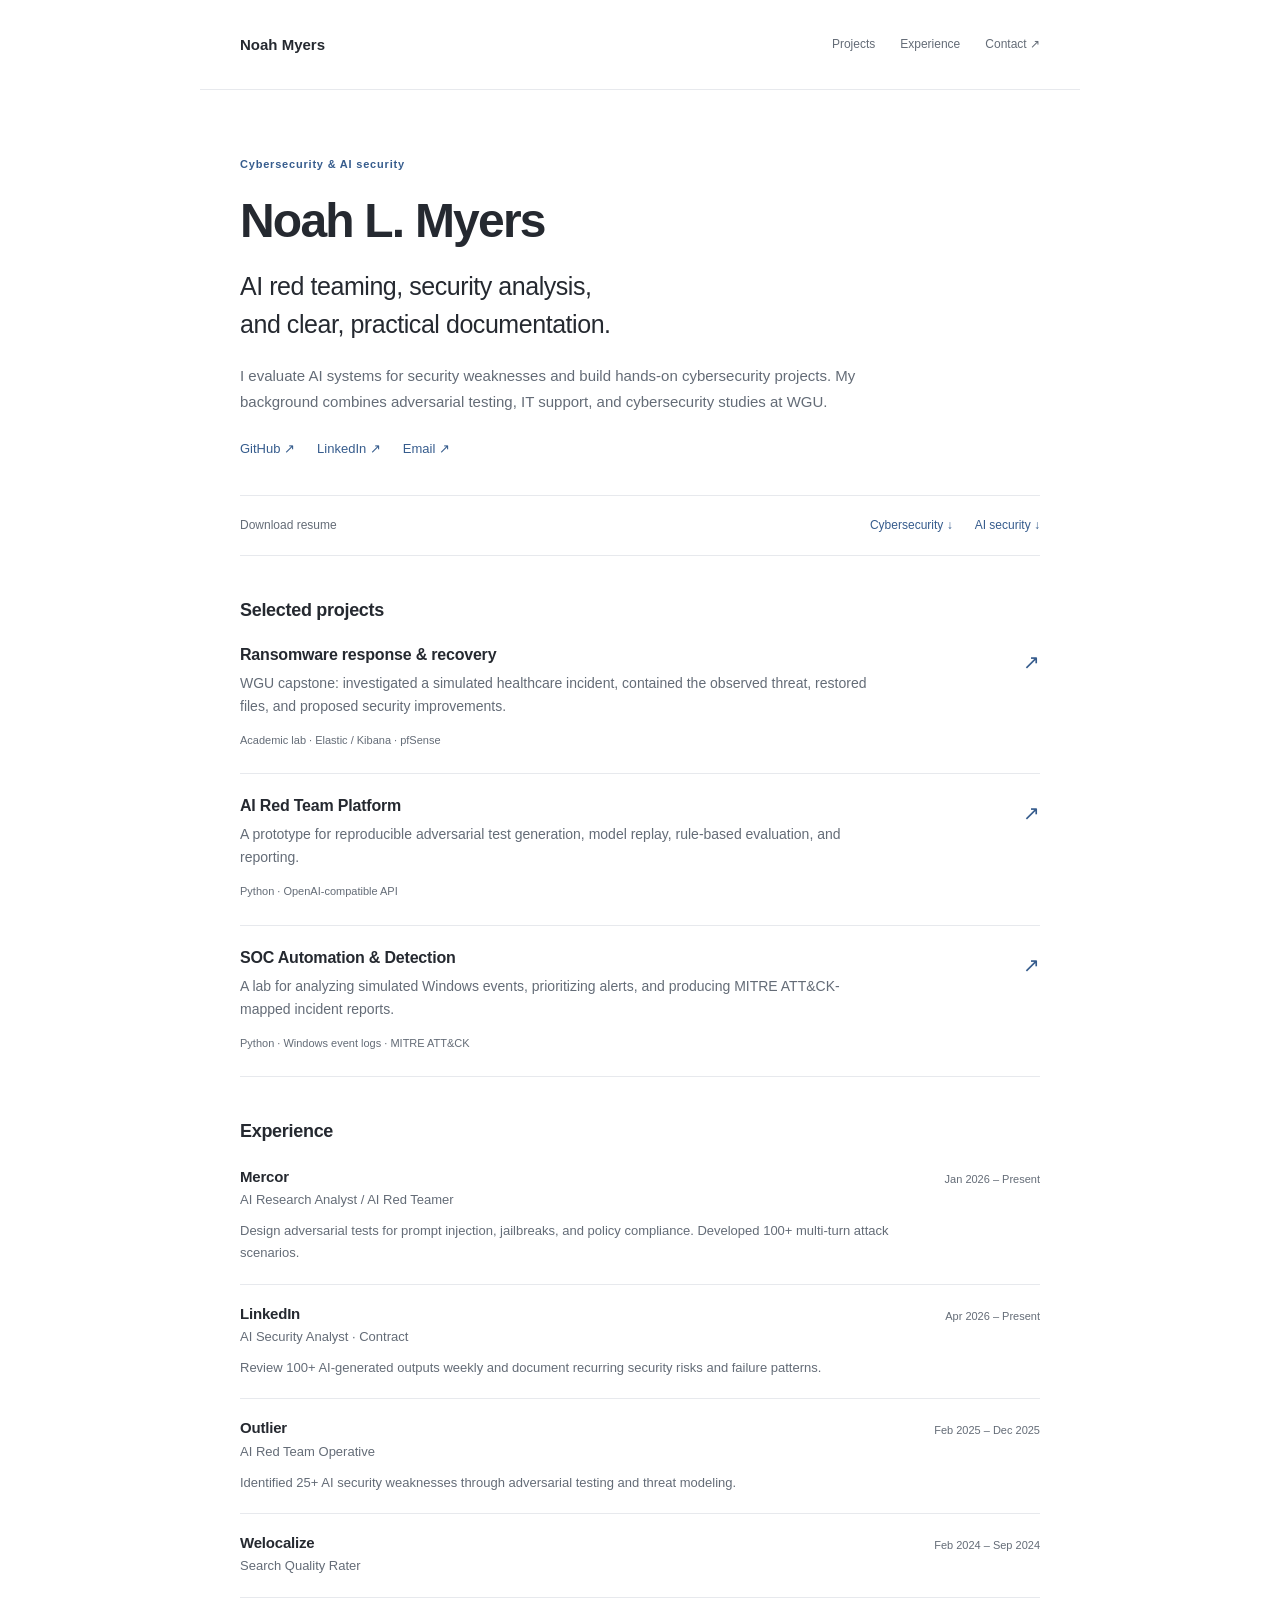
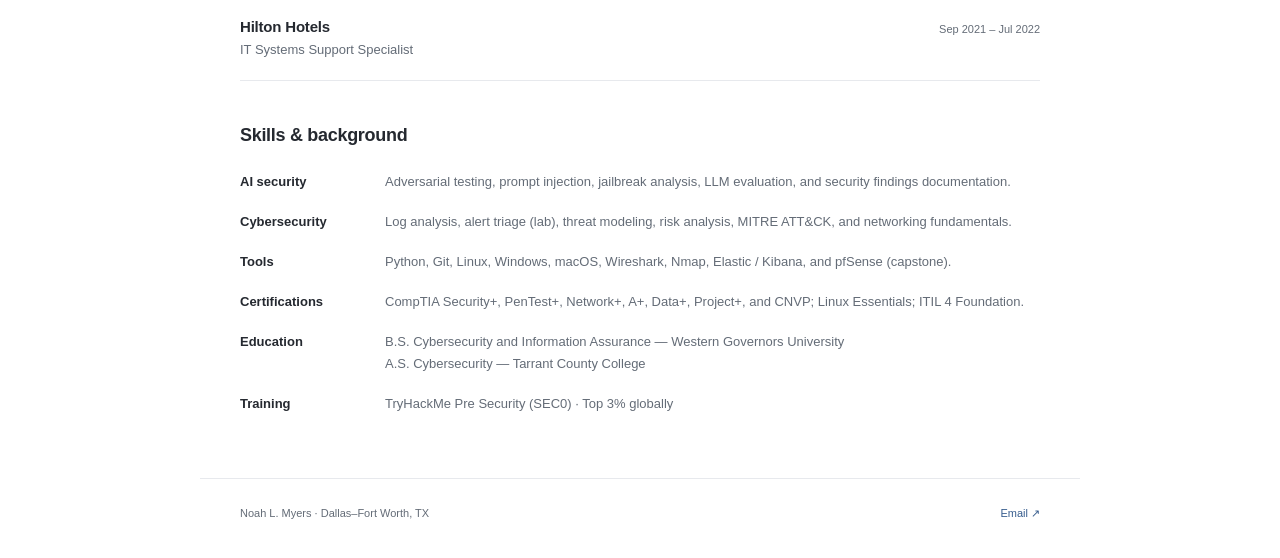
==== commit 74f796a4: "Simplify portfolio with restrained typography and compact content" ====
--- a/index.html
+++ b/index.html
@@ -1 +1 @@
-<!doctype html><html lang="en"><head><meta charset="utf-8"><meta name="viewport" content="width=device-width,initial-scale=1"><meta name="theme-color" content="#142c39"><meta name="description" content="Noah L. Myers — cybersecurity and AI security professional. Explore adversarial AI testing, security automation, and a WGU ransomware response capstone."><title>Noah L. Myers | Cybersecurity & AI Security</title><link rel="stylesheet" href="assets/style.css"></head><body><a class="skip" href="#main">Skip to content</a><header><nav class="wrap" aria-label="Main navigation"><a class="brand" href="index.html" aria-label="Noah Myers home"><span class="monogram">NM</span> Noah L. Myers<span class="brand-dot">.</span></a><div class="navlinks"><a href="index.html#projects">Projects</a><a href="index.html#experience">Experience</a><a href="index.html#skills">Skills</a><a href="index.html#resume">Resumes</a><a class="nav-contact" href="mailto:Noah2126212@gmail.com">Get in touch <span aria-hidden="true">↗</span></a></div></nav></header><main id="main"><section class="hero wrap"><div class="hero-main"><p class="eyebrow"><span class="status-dot"></span> Cybersecurity & AI security</p><h1>Think adversarially.<br><em>Defend thoughtfully.</em></h1><p class="intro">I’m Noah Myers. I test AI systems, investigate security risks, and turn complex findings into clear, actionable documentation.</p><div class="actions"><a class="button" href="#projects">Explore my work <span aria-hidden="true">↗</span></a><a class="button secondary" href="#resume">View resumes</a></div><div class="hero-links"><span>Dallas–Fort Worth, TX</span><a href="https://linkedin.com/in/noah-myers-6354322bb">LinkedIn ↗</a><a href="https://github.com/Nmyers21">GitHub ↗</a></div></div><aside class="profile"><p class="eyebrow">A security-minded approach</p><div class="profile-mark" aria-hidden="true">NM<span>↗</span></div><h2>Curiosity.<br>Evidence.<br>Clear communication.</h2><p>Professional experience in adversarial AI testing, supported by hands-on cybersecurity labs and an IT support foundation.</p><div class="profile-bottom"><span>CompTIA Security+ & PenTest+</span><span>TryHackMe · Top 3% globally</span></div></aside></section><div class="proof-strip"><div class="wrap proof-grid"><div><strong>100+</strong><span>Multi-turn attack scenarios designed</span></div><div><strong>25+</strong><span>AI security weaknesses identified</span></div><div><strong>Two disciplines.</strong><span>Cybersecurity + adversarial AI testing</span></div></div></div><section id="projects" class="section wrap"><div class="section-heading"><div><p class="eyebrow">01 / Selected work</p><h2>Security, put into practice.</h2></div><p>Projects that connect investigation,<br>repeatable testing, and clear reporting.</p></div><a class="featured" href="capstone.html"><div><p class="eyebrow">Featured case study · WGU D833 capstone</p><h3>From ransomware incident<br>to recovery strategy.</h3><p>Investigating a simulated healthcare incident, containing the observed threat, and translating recovery lessons into a strategic improvement plan.</p><div class="tags"><span>Incident response</span><span>Elastic / Kibana</span><span>pfSense</span></div><span class="textlink">Read the case study <span aria-hidden="true">↗</span></span></div><div class="case-visual" aria-label="Capstone workflow: investigate, contain, recover, improve"><span class="visual-label">RESPONSE LIFECYCLE</span><div><b>01</b> Investigate <span>Log correlation</span></div><div><b>02</b> Contain <span>Firewall controls</span></div><div><b>03</b> Recover <span>Backup validation</span></div><div><b>04</b> Improve <span>Risk-based planning</span></div><small>Academic lab · NorthSound Health Systems</small></div></a><div class="project-grid"><article class="project"><p class="eyebrow">AI security / Python</p><h3>AI Red Team Platform</h3><p>A prototype for reproducible adversarial case generation, model replay, rule-based evaluation, and aggregate reporting using an OpenAI-compatible API.</p><a class="textlink" href="https://github.com/Nmyers21/ai-redteam-platform">Explore the repository ↗</a></article><article class="project"><p class="eyebrow">Detection engineering / Python</p><h3>SOC Automation & Detection</h3><p>A Python lab that analyzes simulated Windows security events, prioritizes alerts, maps attack patterns to MITRE ATT&amp;CK, and generates incident reports.</p><a class="textlink" href="https://github.com/Nmyers21/SOC-L1-Skills-Demo">Explore the repository ↗</a></article></div></section><section id="experience" class="section wrap"><div class="section-heading"><div><p class="eyebrow">02 / Experience</p><h2>A practical security perspective.</h2></div></div><div class="timeline"><article class="role"><p class="date">Jan 2026 – Present</p><div><h3>Mercor</h3><p class="role-title">AI Research Analyst / AI Red Teamer</p><p>Design adversarial prompts to evaluate instruction-following, prompt-injection resistance, jailbreak behavior, and policy compliance. Developed 100+ multi-turn attack scenarios and document reproducible findings and mitigation recommendations.</p></div></article><article class="role"><p class="date">Apr 2026 – Present</p><div><h3>LinkedIn</h3><p class="role-title">AI Security Analyst · Contract</p><p>Review 100+ AI-generated outputs weekly for adversarial behavior, prompt injection, and policy-evasion risks. Analyze recurring failure patterns and prepare structured findings for AI safety reviews.</p></div></article><article class="role"><p class="date">Feb 2025 – Dec 2025</p><div><h3>Outlier</h3><p class="role-title">AI Red Team Operative</p><p>Identified 25+ AI security weaknesses through adversarial testing. Developed attack scenarios and applied threat modeling and risk analysis to evaluate misuse and safeguard failures.</p></div></article><article class="role"><p class="date">Feb 2024 – Sep 2024</p><div><h3>Welocalize</h3><p class="role-title">Search Quality Rater</p><p>Reviewed 150+ daily search queries for phishing, malware, and deceptive-content indicators while maintaining 95% accuracy.</p></div></article><article class="role"><p class="date">Sep 2021 – Jul 2022</p><div><h3>Hilton Hotels</h3><p class="role-title">IT Systems Support Specialist</p><p>Provided Tier 1/2 Windows and macOS support, resolved hardware and software issues, and troubleshot network connectivity for hotel staff.</p></div></article></div></section><section id="skills" class="skills-section"><div class="wrap section"><div class="section-heading"><div><p class="eyebrow">03 / Capabilities</p><h2>Built on a technical foundation.</h2></div></div><div class="skills-grid"><article><span class="skill-number">01</span><h3>AI security</h3><p>Adversarial prompt design · Prompt-injection testing · Jailbreak analysis · LLM evaluation · AI safety and policy testing · Model behavior analysis</p></article><article><span class="skill-number">02</span><h3>Security analysis</h3><p>Windows event log analysis · Alert triage (lab) · MITRE ATT&amp;CK · Threat modeling · Risk analysis · SIEM concepts · Security findings documentation</p></article><article><span class="skill-number">03</span><h3>Tools & systems</h3><p>Python · Git / GitHub · Linux · Windows / macOS support · Wireshark · Nmap · Networking fundamentals</p></article><article><span class="skill-number">04</span><h3>Capstone practice</h3><p>Elastic / Kibana log correlation · pfSense containment · Windows Server Backup · Recovery validation · Risk assessment · Strategic improvement planning</p></article></div></div></section><section class="section wrap credentials"><div><p class="eyebrow">04 / Credentials</p><h2>Learning with purpose.</h2><div class="education"><h3>B.S. Cybersecurity and Information Assurance</h3><p>Western Governors University</p><h3>A.S. Cybersecurity</h3><p>Tarrant County College</p></div></div><div><h3>Certifications & training</h3><div class="cert-list"><p><strong>CompTIA</strong><span>Security+ · Network+ · A+ · Data+ · Project+ · PenTest+</span></p><p><strong>CompTIA stackable credential</strong><span>Network Vulnerability Assessment Professional (CNVP)</span></p><p><strong>Linux Professional Institute</strong><span>Linux Essentials</span></p><p><strong>PeopleCert</strong><span>ITIL 4 Foundation</span></p><p><strong>TryHackMe</strong><span>Pre Security (SEC0) · Top 3% globally</span></p></div></div></section><section id="resume" class="resume-section"><div class="wrap section"><p class="eyebrow">05 / Start a conversation</p><h2>Let’s talk security.</h2><p>Explore my background in cybersecurity analysis and AI security,<br>or reach out to discuss an opportunity.</p><div class="actions"><a class="button light" href="mailto:Noah2126212@gmail.com">Email Noah ↗</a><a class="email" href="https://linkedin.com/in/noah-myers-6354322bb">Connect on LinkedIn ↗</a></div><div class="resume-links"><a href="assets/Noah-Myers-Cybersecurity-Resume.pdf" download>Cybersecurity analyst resume <span>PDF ↓</span></a><a href="assets/Noah-Myers-AI-Security-Resume.pdf" download>AI security resume <span>PDF ↓</span></a></div></div></section></main><footer class="wrap"><span>© 2026 Noah L. Myers</span><span>Cybersecurity · AI security · Continuous learning</span><a href="https://github.com/Nmyers21">GitHub ↗</a></footer></body></html>+<!doctype html><html lang="en"><head><meta charset="utf-8"><meta name="viewport" content="width=device-width,initial-scale=1"><meta name="theme-color" content="#142c39"><meta name="description" content="Noah L. Myers — cybersecurity and AI security professional. Explore adversarial AI testing, security automation, and a WGU ransomware response capstone."><title>Noah L. Myers | Cybersecurity & AI Security</title><link rel="stylesheet" href="assets/style.css"></head><body><a class="skip" href="#main">Skip to content</a><header><nav class="wrap" aria-label="Main navigation"><a class="brand" href="index.html">Noah Myers</a><div class="navlinks"><a href="index.html#projects">Projects</a><a href="index.html#experience">Experience</a><a href="mailto:Noah2126212@gmail.com">Contact ↗</a></div></nav></header><main id="main" class="wrap"><section class="intro-section"><p class="eyebrow">Cybersecurity & AI security</p><h1>Noah L. Myers</h1><p class="lead">AI red teaming, security analysis,<br>and clear, practical documentation.</p><p class="summary">I evaluate AI systems for security weaknesses and build hands-on cybersecurity projects. My background combines adversarial testing, IT support, and cybersecurity studies at WGU.</p><div class="social-links"><a href="https://github.com/Nmyers21">GitHub ↗</a><a href="https://linkedin.com/in/noah-myers-6354322bb">LinkedIn ↗</a><a href="mailto:Noah2126212@gmail.com">Email ↗</a></div><div id="resume" class="resume-row"><span>Download resume</span><a href="assets/Noah-Myers-Cybersecurity-Resume.pdf" download>Cybersecurity ↓</a><a href="assets/Noah-Myers-AI-Security-Resume.pdf" download>AI security ↓</a></div></section><section id="projects" class="section"><h2>Selected projects</h2><a class="project-row" href="capstone.html"><div><h3>Ransomware response & recovery</h3><p>WGU capstone: investigated a simulated healthcare incident, contained the observed threat, restored files, and proposed security improvements.</p><span class="meta">Academic lab · Elastic / Kibana · pfSense</span></div><span class="arrow" aria-hidden="true">↗</span></a><a class="project-row" href="https://github.com/Nmyers21/ai-redteam-platform"><div><h3>AI Red Team Platform</h3><p>A prototype for reproducible adversarial test generation, model replay, rule-based evaluation, and reporting.</p><span class="meta">Python · OpenAI-compatible API</span></div><span class="arrow" aria-hidden="true">↗</span></a><a class="project-row" href="https://github.com/Nmyers21/SOC-L1-Skills-Demo"><div><h3>SOC Automation & Detection</h3><p>A lab for analyzing simulated Windows events, prioritizing alerts, and producing MITRE ATT&amp;CK-mapped incident reports.</p><span class="meta">Python · Windows event logs · MITRE ATT&amp;CK</span></div><span class="arrow" aria-hidden="true">↗</span></a></section><section id="experience" class="section"><h2>Experience</h2><div class="experience-row"><div><h3>Mercor</h3><p>AI Research Analyst / AI Red Teamer</p></div><span>Jan 2026 – Present</span><p class="experience-detail">Design adversarial tests for prompt injection, jailbreaks, and policy compliance. Developed 100+ multi-turn attack scenarios.</p></div><div class="experience-row"><div><h3>LinkedIn</h3><p>AI Security Analyst · Contract</p></div><span>Apr 2026 – Present</span><p class="experience-detail">Review 100+ AI-generated outputs weekly and document recurring security risks and failure patterns.</p></div><div class="experience-row"><div><h3>Outlier</h3><p>AI Red Team Operative</p></div><span>Feb 2025 – Dec 2025</span><p class="experience-detail">Identified 25+ AI security weaknesses through adversarial testing and threat modeling.</p></div><div class="experience-row compact"><div><h3>Welocalize</h3><p>Search Quality Rater</p></div><span>Feb 2024 – Sep 2024</span></div><div class="experience-row compact"><div><h3>Hilton Hotels</h3><p>IT Systems Support Specialist</p></div><span>Sep 2021 – Jul 2022</span></div></section><section id="skills" class="section background"><h2>Skills & background</h2><dl><div><dt>AI security</dt><dd>Adversarial testing, prompt injection, jailbreak analysis, LLM evaluation, and security findings documentation.</dd></div><div><dt>Cybersecurity</dt><dd>Log analysis, alert triage (lab), threat modeling, risk analysis, MITRE ATT&amp;CK, and networking fundamentals.</dd></div><div><dt>Tools</dt><dd>Python, Git, Linux, Windows, macOS, Wireshark, Nmap, Elastic / Kibana, and pfSense (capstone).</dd></div><div><dt>Certifications</dt><dd>CompTIA Security+, PenTest+, Network+, A+, Data+, Project+, and CNVP; Linux Essentials; ITIL 4 Foundation.</dd></div><div><dt>Education</dt><dd>B.S. Cybersecurity and Information Assurance — Western Governors University<br>A.S. Cybersecurity — Tarrant County College</dd></div><div><dt>Training</dt><dd>TryHackMe Pre Security (SEC0) · Top 3% globally</dd></div></dl></section></main><footer class="wrap"><span>Noah L. Myers · Dallas–Fort Worth, TX</span><a href="mailto:Noah2126212@gmail.com">Email ↗</a></footer></body></html>
--- a/assets/style.css
+++ b/assets/style.css
@@ -1 +1 @@
-:root{--ink:#142c39;--muted:#52636b;--paper:#faf9f5;--line:#dcded7;--green:#315e50;--wash:#edf0e9}*{box-sizing:border-box}html{scroll-behavior:smooth;scroll-padding-top:100px}body{margin:0;background:var(--paper);color:var(--ink);font-family:Inter,-apple-system,BlinkMacSystemFont,"Segoe UI",sans-serif;line-height:1.65;font-size:16px}a{color:inherit;text-underline-offset:5px}a:hover{color:var(--green)}a:focus-visible{outline:3px solid #ab7531;outline-offset:6px}h1,h2,h3,p{margin-top:0}h1,h2,h3{line-height:1.15;letter-spacing:-.04em}h1{font-size:clamp(42px,4.8vw,66px);font-weight:550;margin-bottom:28px}h2{font-size:clamp(30px,3.1vw,42px);font-weight:550}h3{font-size:23px;font-weight:600;letter-spacing:-.025em}em{font-family:Georgia,serif;font-weight:400;color:var(--green)}.wrap{max-width:1200px;margin:auto;padding-left:40px;padding-right:40px}.skip{position:absolute;left:15px;top:-80px;padding:12px;background:white;z-index:5}.skip:focus{top:10px}header{border-bottom:1px solid var(--line);background:var(--paper)}nav{min-height:100px;display:flex;align-items:center;justify-content:space-between;gap:30px}.brand{font-size:18px;font-weight:650;text-decoration:none;display:flex;align-items:center;white-space:nowrap}.brand-dot{color:var(--green)}.monogram{font-size:13px;letter-spacing:-1px;border:1px solid var(--ink);width:36px;height:36px;display:grid;place-items:center;margin-right:12px;border-radius:50%}.navlinks{display:flex;align-items:center;gap:28px;font-size:13px;font-weight:550}.navlinks a{text-decoration:none}.nav-contact{padding:10px 16px;border:1px solid var(--line);border-radius:4px}.hero{display:grid;grid-template-columns:1.65fr 1fr;gap:65px;padding-top:88px;padding-bottom:80px}.eyebrow{text-transform:uppercase;font-size:10px;font-weight:700;letter-spacing:1.9px;line-height:1.6;margin-bottom:22px;color:var(--green)}.status-dot{display:inline-block;width:7px;height:7px;background:var(--green);border-radius:50%;margin-right:9px}.intro{font-size:18px;line-height:1.8;max-width:550px;color:var(--muted)}.actions{display:flex;gap:14px;align-items:center;flex-wrap:wrap;margin-top:30px}.button{display:inline-flex;align-items:center;justify-content:center;gap:30px;padding:13px 22px;border:1px solid var(--ink);border-radius:4px;background:var(--ink);color:white;font-size:13px;font-weight:600;text-decoration:none}.button:hover{background:var(--green);color:white}.secondary{background:transparent;color:var(--ink);border-color:var(--line)}.hero-links{display:flex;flex-wrap:wrap;gap:22px;font-size:11px;margin-top:35px;color:var(--muted)}.hero-links a{text-decoration:none}.profile{background:var(--wash);border:1px solid #dce2d7;padding:30px;position:relative;border-radius:5px}.profile-mark{font-family:Georgia,serif;font-size:62px;letter-spacing:-6px;line-height:1;margin:24px 0 28px}.profile-mark span{font-family:Arial,sans-serif;font-size:30px;float:right;color:#708877;letter-spacing:0}.profile h2{font-size:29px;line-height:1.16}.profile p:not(.eyebrow){font-size:13px;color:var(--muted)}.profile-bottom{border-top:1px solid #cbd4c8;padding-top:17px;font-size:10px;display:grid;gap:5px;font-weight:600}.proof-strip{border-top:1px solid var(--line);border-bottom:1px solid var(--line)}.proof-grid{display:grid;grid-template-columns:repeat(3,1fr);padding-top:30px;padding-bottom:30px;gap:30px}.proof-grid>div{display:grid;gap:5px;border-right:1px solid var(--line)}.proof-grid>div:last-child{border:0}.proof-grid strong{font-size:26px;font-weight:500;letter-spacing:-1px}.proof-grid span{font-size:11px;color:var(--muted)}.section{padding-top:82px;padding-bottom:82px}.section-heading{display:flex;justify-content:space-between;align-items:end;gap:30px;margin-bottom:38px}.section-heading .eyebrow{margin-bottom:14px}.section-heading h2{margin-bottom:0}.section-heading>p{font-size:13px;color:var(--muted);margin:0}.featured{display:grid;grid-template-columns:1.2fr 1fr;gap:65px;padding:42px;background:var(--ink);color:#fff;text-decoration:none;border-radius:5px}.featured:hover{color:white;background:#1b3948}.featured .eyebrow{color:#b9cbb8}.featured h3{font-size:33px;font-weight:500;line-height:1.2}.featured p:not(.eyebrow){font-size:14px;color:#c7d2d6}.tags{display:flex;flex-wrap:wrap;gap:7px}.tags span{border:1px solid #d5ddd6;font-size:10px;padding:4px 10px;border-radius:3px}.featured .tags span{border-color:#49606a;color:#d8e3de}.textlink{display:inline-block;font-weight:600;font-size:13px;margin-top:25px;text-decoration:none}.case-visual{border:1px solid #49616b;border-radius:4px;padding:25px;background:#1b3542}.visual-label{font-size:9px;letter-spacing:2px;color:#a6beb5}.case-visual>div{display:grid;grid-template-columns:33px 1fr;align-items:center;border-bottom:1px solid #3b515c;padding:14px 0;font-size:14px}.case-visual b{color:#b6ccaf;font-size:10px;grid-row:span 2}.case-visual div span{font-size:10px;color:#acbfc8}.case-visual small{display:block;margin-top:17px;font-size:9px;color:#acbfc8}.project-grid{display:grid;grid-template-columns:1fr 1fr;gap:22px;margin-top:22px}.project{border:1px solid var(--line);border-radius:4px;padding:30px}.project p:not(.eyebrow){font-size:14px;color:var(--muted)}.project .eyebrow{font-size:9px}.project .textlink{margin-top:10px}.timeline{border-top:1px solid var(--line)}.role{display:grid;grid-template-columns:1fr 2.6fr;gap:35px;padding:28px 0;border-bottom:1px solid var(--line)}.date{font-size:12px;color:var(--muted);margin:4px 0}.role h3{font-size:22px;margin-bottom:6px}.role-title{font-size:13px;font-weight:600}.role div>p:last-child{font-size:14px;max-width:720px;color:var(--muted);margin-bottom:0}.skills-section{background:var(--wash)}.skills-grid{display:grid;grid-template-columns:repeat(4,1fr);gap:32px}.skills-grid h3{font-size:19px;letter-spacing:-.03em}.skills-grid p{font-size:13px;color:var(--muted);line-height:1.95}.skill-number{display:block;font-size:11px;color:var(--green);border-top:1px solid #c7d0c2;padding-top:20px;margin-bottom:23px}.credentials{display:grid;grid-template-columns:1fr 1fr;gap:70px}.education{margin-top:38px}.education h3{font-size:17px;max-width:320px;line-height:1.5;margin-bottom:4px}.education p{font-size:13px;color:var(--muted);margin-bottom:26px}.credentials>div>h3{font-size:20px;margin-top:5px}.cert-list p{display:grid;gap:5px;padding:15px 0;margin:0;border-bottom:1px solid var(--line);font-size:12px}.cert-list span{color:var(--muted)}.resume-section{background:var(--ink);color:white}.resume-section .eyebrow{color:#b9cbb8}.resume-section h2{font-size:48px;margin-bottom:20px}.resume-section p:not(.eyebrow){font-size:15px;color:#c7d2d6}.light{background:#e9eee4;color:var(--ink);border-color:#e9eee4}.email{font-size:13px;margin-left:15px}.resume-links{display:grid;grid-template-columns:1fr 1fr;gap:35px;margin-top:50px}.resume-links a{display:flex;align-items:center;justify-content:space-between;gap:15px;padding:20px 0;border-top:1px solid #4b606b;text-decoration:none;font-size:14px}.resume-links a:hover,.resume-section .email:hover{color:#d7e8c9}.resume-links span{font-size:10px;color:#b9cbb8}footer{display:flex;gap:20px;justify-content:space-between;padding-top:28px!important;padding-bottom:28px!important;color:var(--muted);font-size:10px}footer a{text-decoration:none}.case-page{padding-top:45px;padding-bottom:80px}.back{display:inline-block;font-size:12px;margin-bottom:55px}.case-page h1{max-width:850px}.case-intro{max-width:770px;color:var(--muted);font-size:19px}.case-summary{display:grid;grid-template-columns:repeat(3,1fr);gap:30px;border-top:1px solid var(--line);border-bottom:1px solid var(--line);padding:25px 0;margin:40px 0}.case-summary div{display:grid;gap:8px}.case-summary span{font-size:11px;color:var(--muted)}.case-summary strong{font-size:13px;font-weight:600}.case-body{max-width:850px}.case-body section{padding:35px 0}.case-body h2{font-size:33px}.case-body p{color:var(--muted)}.case-body .eyebrow{color:var(--green)}blockquote{margin:30px 0;padding:15px 25px;border-left:3px solid var(--green);background:var(--wash);font-family:Georgia,serif;font-size:21px;line-height:1.6}.steps{padding-left:24px}.steps li{padding:10px 0 10px 14px}.steps h3{font-size:20px}.case-note{font-size:12px;border-top:1px solid var(--line);padding-top:24px;margin-top:30px}@media(max-width:1000px){.navlinks{gap:17px}.hero{gap:30px}.hero h1{font-size:48px}.featured{gap:30px;padding:30px}.skills-grid{grid-template-columns:repeat(2,1fr)}.brand{font-size:15px}}@media(max-width:760px){.wrap{padding-left:24px;padding-right:24px}nav{flex-wrap:wrap;gap:17px;padding-top:20px;padding-bottom:20px}.navlinks{width:100%;justify-content:space-between;font-size:11px;gap:12px}.nav-contact{display:none}.hero{grid-template-columns:1fr;padding-top:50px;padding-bottom:45px;gap:40px}.hero h1{font-size:clamp(38px,8vw,56px)}.intro{font-size:16px}.profile{padding:26px}.profile h2{font-size:28px}.profile-mark{float:right;font-size:65px;margin:10px 0 10px 20px}.profile-mark span{display:none}.proof-grid{grid-template-columns:1fr;gap:18px}.proof-grid>div{border-right:0;grid-template-columns:115px 1fr;align-items:center}.proof-grid strong{font-size:22px;letter-spacing:-.5px}.proof-grid>div:last-child{grid-template-columns:1fr;gap:0}.section{padding-top:55px;padding-bottom:55px}.section-heading{display:block}.section-heading>p{margin-top:20px}.featured{grid-template-columns:1fr;gap:30px;padding:25px}.featured h3{font-size:29px}.project-grid,.credentials,.resume-links{grid-template-columns:1fr}.project{padding:25px}.role{grid-template-columns:1fr;gap:10px}.skills-grid{gap:22px}.credentials{gap:25px}.resume-section h2{font-size:40px}.resume-links{gap:5px}.resume-links a{font-size:12px}.email{margin-left:0}footer{flex-wrap:wrap}footer>span:nth-child(2){display:none}.case-summary{grid-template-columns:1fr;gap:20px}.case-intro{font-size:17px}.case-body h2{font-size:29px}.case-body .project-grid{grid-template-columns:1fr}.case-page{padding-top:30px}.back{margin-bottom:35px}}@media(prefers-reduced-motion:reduce){html{scroll-behavior:auto}}@media print{header,.actions,footer,.resume-section,.back{display:none}body{background:white}.hero,.section{padding-top:25px;padding-bottom:25px}a{text-decoration:underline}.featured,.profile,.skills-section{background:#eee;color:#142c39}.featured p:not(.eyebrow),.featured .eyebrow{color:#142c39}.case-visual{display:none}.featured{display:block}}
+:root{--ink:#252930;--muted:#646c77;--blue:#365c8d;--line:#e7e9ed}*{box-sizing:border-box}html{scroll-behavior:smooth;scroll-padding-top:24px}body{margin:0;background:#fff;color:var(--ink);font-family:-apple-system,BlinkMacSystemFont,"Segoe UI",sans-serif;font-size:15px;line-height:1.7;-webkit-font-smoothing:antialiased}a{color:var(--blue);text-underline-offset:4px}a:hover{text-decoration:underline}a:focus-visible{outline:2px solid var(--blue);outline-offset:6px}h1,h2,h3,p{margin-top:0}h1,h2,h3{line-height:1.3}h1{font-size:48px;letter-spacing:-1.8px;font-weight:650;margin-bottom:16px}h2{font-size:18px;letter-spacing:-.3px;font-weight:650;margin-bottom:23px}h3{font-size:16px;letter-spacing:-.2px;font-weight:600;margin-bottom:6px}.wrap{width:100%;max-width:880px;padding-left:40px;padding-right:40px;margin:auto}header nav{display:flex;align-items:center;justify-content:space-between;gap:25px;min-height:90px;border-bottom:1px solid var(--line)}.brand{font-size:15px;font-weight:650;color:var(--ink);text-decoration:none}.navlinks{display:flex;gap:25px;font-size:12px}.navlinks a{color:var(--muted);text-decoration:none}.navlinks a:hover{color:var(--blue)}.skip{position:absolute;top:-80px;left:10px;padding:10px;background:white}.skip:focus{top:10px}.intro-section{padding:65px 0 0}.eyebrow{font-size:11px;color:var(--blue);font-weight:600;letter-spacing:.8px;margin-bottom:16px}.lead{font-size:25px;letter-spacing:-.45px;line-height:1.5;margin-bottom:20px}.summary{max-width:620px;color:var(--muted);font-size:15px}.social-links{display:flex;gap:22px;margin-top:24px;font-size:13px}.social-links a{text-decoration:none}.resume-row{display:flex;flex-wrap:wrap;gap:12px 22px;align-items:center;padding:19px 0;border-top:1px solid var(--line);border-bottom:1px solid var(--line);margin-top:35px;font-size:12px}.resume-row>span{color:var(--muted);margin-right:auto}.resume-row a{text-decoration:none}.section{padding-top:43px}.project-row{display:flex;justify-content:space-between;gap:24px;padding:22px 0;border-bottom:1px solid var(--line);text-decoration:none;color:var(--ink)}.project-row:first-of-type{padding-top:0}.project-row:hover{text-decoration:none}.project-row:hover h3{color:var(--blue);text-decoration:underline;text-underline-offset:4px}.project-row p{max-width:650px;font-size:14px;line-height:1.65;color:var(--muted);margin-bottom:8px}.meta{font-size:11px;color:var(--muted)}.arrow{color:var(--blue);font-size:20px}.experience-row{display:grid;grid-template-columns:1fr auto;gap:0 22px;border-bottom:1px solid var(--line);padding:19px 0}.experience-row:first-of-type{padding-top:0}.experience-row h3{font-size:15px;margin-bottom:3px}.experience-row p{font-size:13px;margin-bottom:0;color:var(--muted)}.experience-row>span{font-size:11px;color:var(--muted);padding-top:3px}.experience-row .experience-detail{grid-column:1/-1;margin-top:9px;max-width:670px}.background{padding-bottom:45px}dl{margin:0}dl>div{display:grid;grid-template-columns:125px 1fr;gap:20px;margin-bottom:18px;font-size:13px}dt{font-weight:600}dd{margin:0;color:var(--muted)}footer{display:flex;justify-content:space-between;gap:20px;align-items:center;padding-top:25px!important;padding-bottom:35px!important;border-top:1px solid var(--line);font-size:11px;color:var(--muted)}footer a{text-decoration:none}.case-page{padding-top:35px;padding-bottom:50px}.back{display:inline-block;font-size:12px;margin-bottom:35px}.case-page h1{font-size:40px}.case-page em{font-style:normal;color:var(--blue)}.case-intro{font-size:17px;color:var(--muted);max-width:740px}.case-summary{display:grid;grid-template-columns:repeat(3,1fr);gap:25px;border-top:1px solid var(--line);border-bottom:1px solid var(--line);padding:20px 0;margin:30px 0}.case-summary div{display:grid;gap:5px}.case-summary span{font-size:11px;color:var(--muted)}.case-summary strong{font-size:12px;font-weight:500}.case-body section{padding:20px 0}.case-body h2{font-size:24px;margin-bottom:16px}.case-body p{font-size:14px;color:var(--muted)}.case-body .eyebrow{font-size:11px;color:var(--blue);margin-bottom:12px}blockquote{margin:25px 0;padding:4px 20px;border-left:2px solid var(--blue);font-size:16px;line-height:1.7}.steps{padding-left:20px}.steps li{padding:10px 0 5px 10px}.steps h3{font-size:16px}.project-grid{display:grid;grid-template-columns:1fr 1fr;gap:25px;margin-top:25px}.project{border-top:1px solid var(--line);padding-top:20px}.tags{display:flex;flex-wrap:wrap;gap:12px;font-size:11px;color:var(--muted)}.case-note{font-size:12px!important;border-top:1px solid var(--line);padding-top:20px;margin-top:25px}.button{display:inline-block;text-decoration:none;font-size:13px}.case-body .project p{font-size:13px}@media(max-width:600px){.wrap{padding-left:24px;padding-right:24px}header nav{min-height:78px;gap:15px}.navlinks{gap:16px;font-size:11px}.brand{font-size:14px}.intro-section{padding-top:42px}h1{font-size:39px}.lead{font-size:22px}.summary{font-size:14px}.resume-row{gap:12px 20px}.resume-row>span{width:100%}.section{padding-top:35px}.experience-row{grid-template-columns:1fr;gap:5px}.experience-row>span{grid-row:2}.experience-row .experience-detail{margin-top:3px}dl>div{grid-template-columns:1fr;gap:3px;margin-bottom:20px}.case-page h1{font-size:34px}.case-summary,.project-grid{grid-template-columns:1fr;gap:18px}.case-body h2{font-size:23px}.case-intro{font-size:16px}footer{font-size:10px}}@media(prefers-reduced-motion:reduce){html{scroll-behavior:auto}}@media print{header,footer,.social-links,.resume-row,.back{display:none}.intro-section,.section{padding-top:20px}body{font-size:12px}}
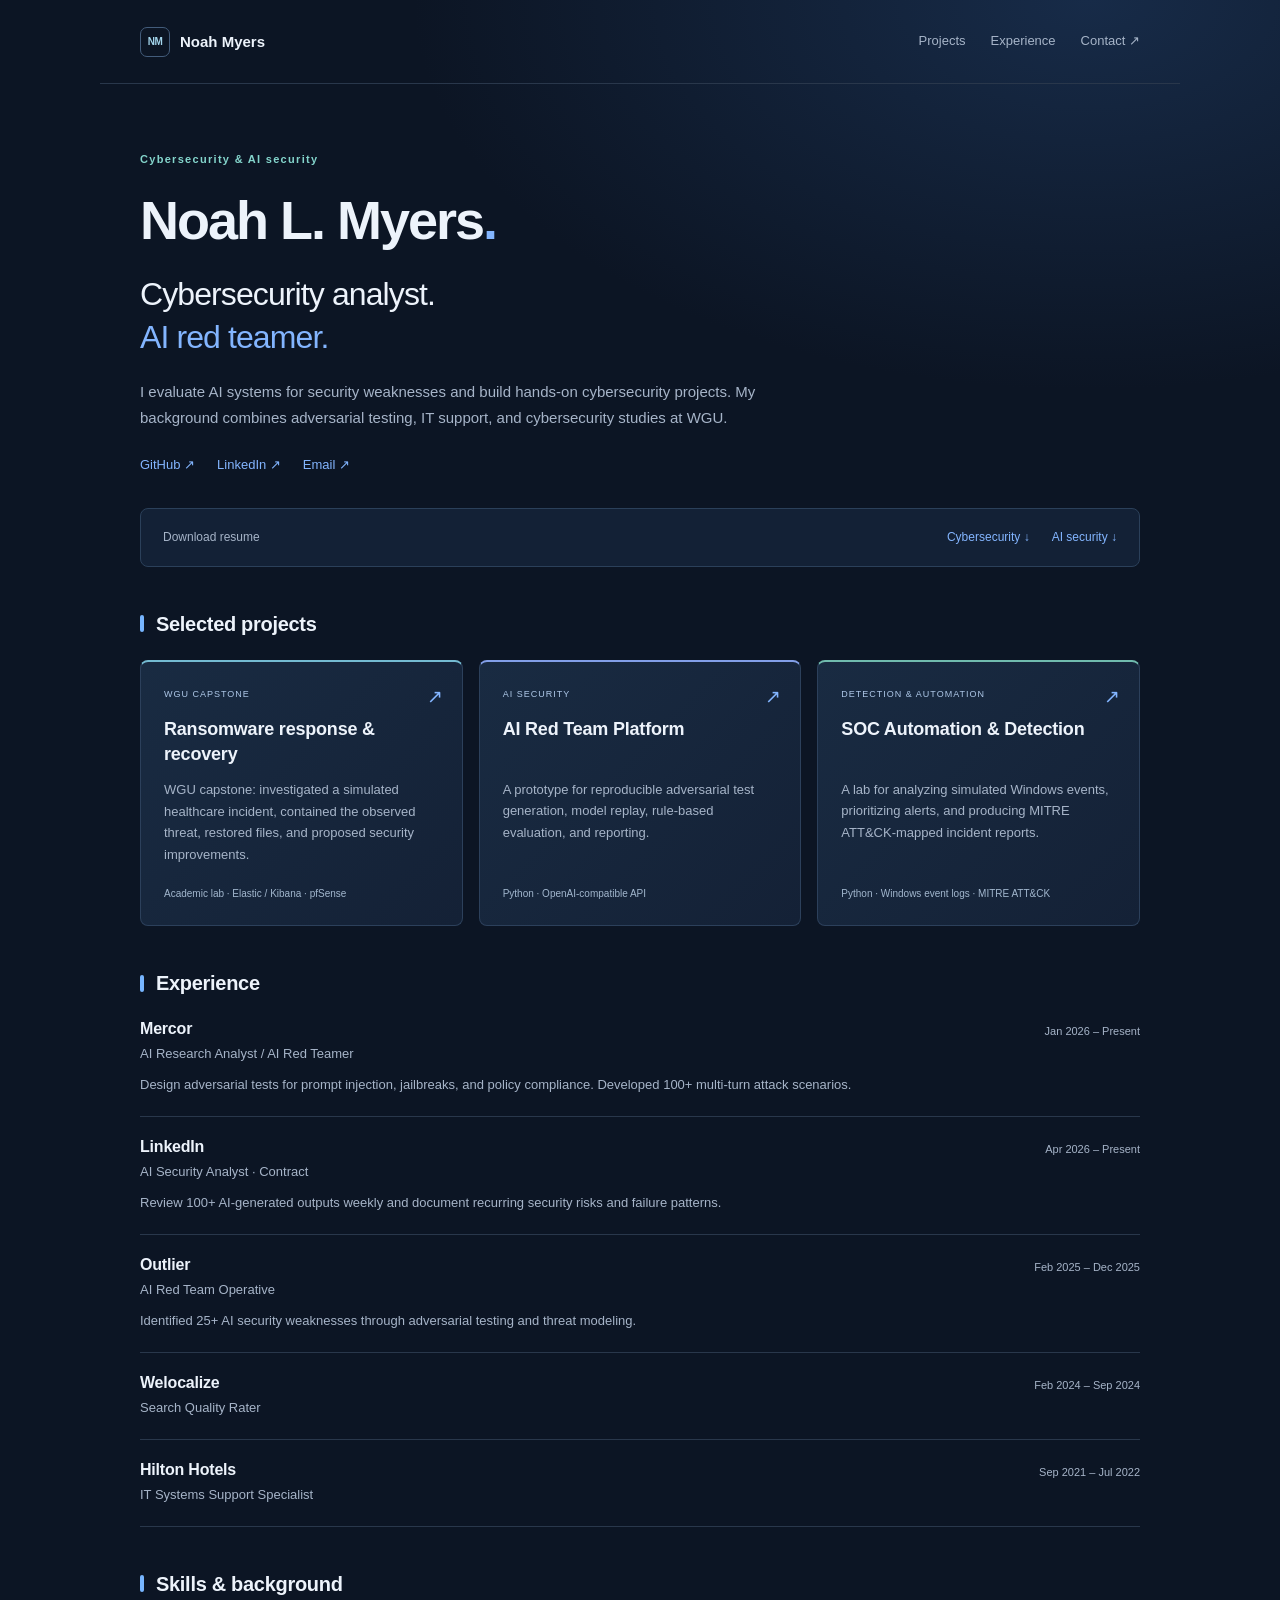
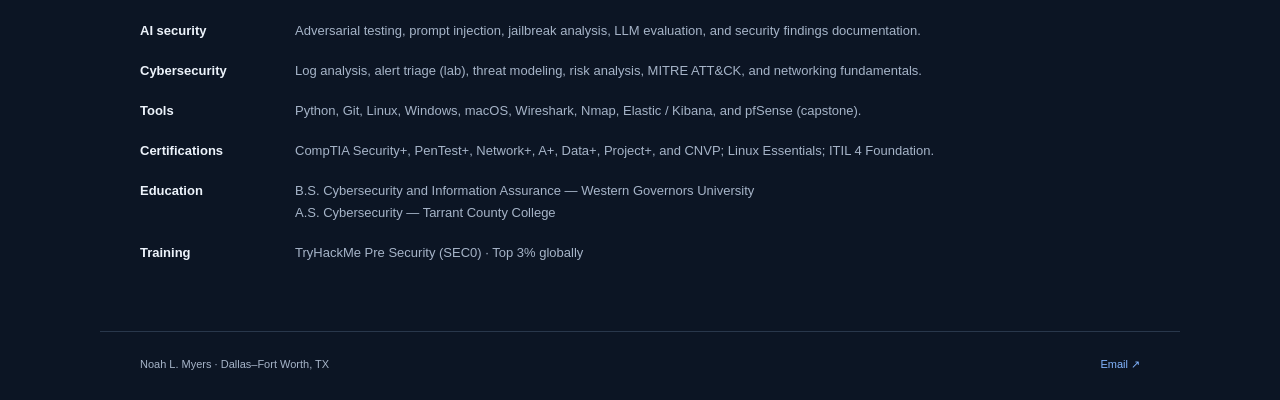
==== commit 360ed59a: "Blend dark blue portfolio styling with simplified content" ====
--- a/index.html
+++ b/index.html
@@ -1 +1 @@
-<!doctype html><html lang="en"><head><meta charset="utf-8"><meta name="viewport" content="width=device-width,initial-scale=1"><meta name="theme-color" content="#142c39"><meta name="description" content="Noah L. Myers — cybersecurity and AI security professional. Explore adversarial AI testing, security automation, and a WGU ransomware response capstone."><title>Noah L. Myers | Cybersecurity & AI Security</title><link rel="stylesheet" href="assets/style.css"></head><body><a class="skip" href="#main">Skip to content</a><header><nav class="wrap" aria-label="Main navigation"><a class="brand" href="index.html">Noah Myers</a><div class="navlinks"><a href="index.html#projects">Projects</a><a href="index.html#experience">Experience</a><a href="mailto:Noah2126212@gmail.com">Contact ↗</a></div></nav></header><main id="main" class="wrap"><section class="intro-section"><p class="eyebrow">Cybersecurity & AI security</p><h1>Noah L. Myers</h1><p class="lead">AI red teaming, security analysis,<br>and clear, practical documentation.</p><p class="summary">I evaluate AI systems for security weaknesses and build hands-on cybersecurity projects. My background combines adversarial testing, IT support, and cybersecurity studies at WGU.</p><div class="social-links"><a href="https://github.com/Nmyers21">GitHub ↗</a><a href="https://linkedin.com/in/noah-myers-6354322bb">LinkedIn ↗</a><a href="mailto:Noah2126212@gmail.com">Email ↗</a></div><div id="resume" class="resume-row"><span>Download resume</span><a href="assets/Noah-Myers-Cybersecurity-Resume.pdf" download>Cybersecurity ↓</a><a href="assets/Noah-Myers-AI-Security-Resume.pdf" download>AI security ↓</a></div></section><section id="projects" class="section"><h2>Selected projects</h2><a class="project-row" href="capstone.html"><div><h3>Ransomware response & recovery</h3><p>WGU capstone: investigated a simulated healthcare incident, contained the observed threat, restored files, and proposed security improvements.</p><span class="meta">Academic lab · Elastic / Kibana · pfSense</span></div><span class="arrow" aria-hidden="true">↗</span></a><a class="project-row" href="https://github.com/Nmyers21/ai-redteam-platform"><div><h3>AI Red Team Platform</h3><p>A prototype for reproducible adversarial test generation, model replay, rule-based evaluation, and reporting.</p><span class="meta">Python · OpenAI-compatible API</span></div><span class="arrow" aria-hidden="true">↗</span></a><a class="project-row" href="https://github.com/Nmyers21/SOC-L1-Skills-Demo"><div><h3>SOC Automation & Detection</h3><p>A lab for analyzing simulated Windows events, prioritizing alerts, and producing MITRE ATT&amp;CK-mapped incident reports.</p><span class="meta">Python · Windows event logs · MITRE ATT&amp;CK</span></div><span class="arrow" aria-hidden="true">↗</span></a></section><section id="experience" class="section"><h2>Experience</h2><div class="experience-row"><div><h3>Mercor</h3><p>AI Research Analyst / AI Red Teamer</p></div><span>Jan 2026 – Present</span><p class="experience-detail">Design adversarial tests for prompt injection, jailbreaks, and policy compliance. Developed 100+ multi-turn attack scenarios.</p></div><div class="experience-row"><div><h3>LinkedIn</h3><p>AI Security Analyst · Contract</p></div><span>Apr 2026 – Present</span><p class="experience-detail">Review 100+ AI-generated outputs weekly and document recurring security risks and failure patterns.</p></div><div class="experience-row"><div><h3>Outlier</h3><p>AI Red Team Operative</p></div><span>Feb 2025 – Dec 2025</span><p class="experience-detail">Identified 25+ AI security weaknesses through adversarial testing and threat modeling.</p></div><div class="experience-row compact"><div><h3>Welocalize</h3><p>Search Quality Rater</p></div><span>Feb 2024 – Sep 2024</span></div><div class="experience-row compact"><div><h3>Hilton Hotels</h3><p>IT Systems Support Specialist</p></div><span>Sep 2021 – Jul 2022</span></div></section><section id="skills" class="section background"><h2>Skills & background</h2><dl><div><dt>AI security</dt><dd>Adversarial testing, prompt injection, jailbreak analysis, LLM evaluation, and security findings documentation.</dd></div><div><dt>Cybersecurity</dt><dd>Log analysis, alert triage (lab), threat modeling, risk analysis, MITRE ATT&amp;CK, and networking fundamentals.</dd></div><div><dt>Tools</dt><dd>Python, Git, Linux, Windows, macOS, Wireshark, Nmap, Elastic / Kibana, and pfSense (capstone).</dd></div><div><dt>Certifications</dt><dd>CompTIA Security+, PenTest+, Network+, A+, Data+, Project+, and CNVP; Linux Essentials; ITIL 4 Foundation.</dd></div><div><dt>Education</dt><dd>B.S. Cybersecurity and Information Assurance — Western Governors University<br>A.S. Cybersecurity — Tarrant County College</dd></div><div><dt>Training</dt><dd>TryHackMe Pre Security (SEC0) · Top 3% globally</dd></div></dl></section></main><footer class="wrap"><span>Noah L. Myers · Dallas–Fort Worth, TX</span><a href="mailto:Noah2126212@gmail.com">Email ↗</a></footer></body></html>+<!doctype html><html lang="en"><head><meta charset="utf-8"><meta name="viewport" content="width=device-width,initial-scale=1"><meta name="theme-color" content="#0c1524"><meta name="description" content="Noah L. Myers — cybersecurity and AI security professional. Explore adversarial AI testing, security automation, and a WGU ransomware response capstone."><title>Noah L. Myers | Cybersecurity & AI Security</title><link rel="stylesheet" href="assets/style.css"></head><body><a class="skip" href="#main">Skip to content</a><header><nav class="wrap" aria-label="Main navigation"><a class="brand" href="index.html"><span class="brand-mark" aria-hidden="true">NM</span>Noah Myers</a><div class="navlinks"><a href="index.html#projects">Projects</a><a href="index.html#experience">Experience</a><a href="mailto:Noah2126212@gmail.com">Contact ↗</a></div></nav></header><main id="main" class="wrap"><section class="intro-section"><p class="eyebrow">Cybersecurity & AI security</p><h1>Noah L. Myers<span class="name-dot">.</span></h1><p class="lead">Cybersecurity analyst.<br><span class="accent-text">AI red teamer.</span></p><p class="summary">I evaluate AI systems for security weaknesses and build hands-on cybersecurity projects. My background combines adversarial testing, IT support, and cybersecurity studies at WGU.</p><div class="social-links"><a href="https://github.com/Nmyers21">GitHub ↗</a><a href="https://linkedin.com/in/noah-myers-6354322bb">LinkedIn ↗</a><a href="mailto:Noah2126212@gmail.com">Email ↗</a></div><div id="resume" class="resume-row"><span>Download resume</span><a href="assets/Noah-Myers-Cybersecurity-Resume.pdf" download>Cybersecurity ↓</a><a href="assets/Noah-Myers-AI-Security-Resume.pdf" download>AI security ↓</a></div></section><section id="projects" class="section"><h2>Selected projects</h2><div class="project-cards"><a class="project-row" href="capstone.html"><div><span class="project-label">WGU CAPSTONE</span><h3>Ransomware response & recovery</h3><p>WGU capstone: investigated a simulated healthcare incident, contained the observed threat, restored files, and proposed security improvements.</p><span class="meta">Academic lab · Elastic / Kibana · pfSense</span></div><span class="arrow" aria-hidden="true">↗</span></a><a class="project-row" href="https://github.com/Nmyers21/ai-redteam-platform"><div><span class="project-label">AI SECURITY</span><h3>AI Red Team Platform</h3><p>A prototype for reproducible adversarial test generation, model replay, rule-based evaluation, and reporting.</p><span class="meta">Python · OpenAI-compatible API</span></div><span class="arrow" aria-hidden="true">↗</span></a><a class="project-row" href="https://github.com/Nmyers21/SOC-L1-Skills-Demo"><div><span class="project-label">DETECTION & AUTOMATION</span><h3>SOC Automation & Detection</h3><p>A lab for analyzing simulated Windows events, prioritizing alerts, and producing MITRE ATT&amp;CK-mapped incident reports.</p><span class="meta">Python · Windows event logs · MITRE ATT&amp;CK</span></div><span class="arrow" aria-hidden="true">↗</span></a></div></section><section id="experience" class="section"><h2>Experience</h2><div class="experience-row"><div><h3>Mercor</h3><p>AI Research Analyst / AI Red Teamer</p></div><span>Jan 2026 – Present</span><p class="experience-detail">Design adversarial tests for prompt injection, jailbreaks, and policy compliance. Developed 100+ multi-turn attack scenarios.</p></div><div class="experience-row"><div><h3>LinkedIn</h3><p>AI Security Analyst · Contract</p></div><span>Apr 2026 – Present</span><p class="experience-detail">Review 100+ AI-generated outputs weekly and document recurring security risks and failure patterns.</p></div><div class="experience-row"><div><h3>Outlier</h3><p>AI Red Team Operative</p></div><span>Feb 2025 – Dec 2025</span><p class="experience-detail">Identified 25+ AI security weaknesses through adversarial testing and threat modeling.</p></div><div class="experience-row compact"><div><h3>Welocalize</h3><p>Search Quality Rater</p></div><span>Feb 2024 – Sep 2024</span></div><div class="experience-row compact"><div><h3>Hilton Hotels</h3><p>IT Systems Support Specialist</p></div><span>Sep 2021 – Jul 2022</span></div></section><section id="skills" class="section background"><h2>Skills & background</h2><dl><div><dt>AI security</dt><dd>Adversarial testing, prompt injection, jailbreak analysis, LLM evaluation, and security findings documentation.</dd></div><div><dt>Cybersecurity</dt><dd>Log analysis, alert triage (lab), threat modeling, risk analysis, MITRE ATT&amp;CK, and networking fundamentals.</dd></div><div><dt>Tools</dt><dd>Python, Git, Linux, Windows, macOS, Wireshark, Nmap, Elastic / Kibana, and pfSense (capstone).</dd></div><div><dt>Certifications</dt><dd>CompTIA Security+, PenTest+, Network+, A+, Data+, Project+, and CNVP; Linux Essentials; ITIL 4 Foundation.</dd></div><div><dt>Education</dt><dd>B.S. Cybersecurity and Information Assurance — Western Governors University<br>A.S. Cybersecurity — Tarrant County College</dd></div><div><dt>Training</dt><dd>TryHackMe Pre Security (SEC0) · Top 3% globally</dd></div></dl></section></main><footer class="wrap"><span>Noah L. Myers · Dallas–Fort Worth, TX</span><a href="mailto:Noah2126212@gmail.com">Email ↗</a></footer></body></html>
--- a/assets/style.css
+++ b/assets/style.css
@@ -1 +1,12 @@
-:root{--ink:#252930;--muted:#646c77;--blue:#365c8d;--line:#e7e9ed}*{box-sizing:border-box}html{scroll-behavior:smooth;scroll-padding-top:24px}body{margin:0;background:#fff;color:var(--ink);font-family:-apple-system,BlinkMacSystemFont,"Segoe UI",sans-serif;font-size:15px;line-height:1.7;-webkit-font-smoothing:antialiased}a{color:var(--blue);text-underline-offset:4px}a:hover{text-decoration:underline}a:focus-visible{outline:2px solid var(--blue);outline-offset:6px}h1,h2,h3,p{margin-top:0}h1,h2,h3{line-height:1.3}h1{font-size:48px;letter-spacing:-1.8px;font-weight:650;margin-bottom:16px}h2{font-size:18px;letter-spacing:-.3px;font-weight:650;margin-bottom:23px}h3{font-size:16px;letter-spacing:-.2px;font-weight:600;margin-bottom:6px}.wrap{width:100%;max-width:880px;padding-left:40px;padding-right:40px;margin:auto}header nav{display:flex;align-items:center;justify-content:space-between;gap:25px;min-height:90px;border-bottom:1px solid var(--line)}.brand{font-size:15px;font-weight:650;color:var(--ink);text-decoration:none}.navlinks{display:flex;gap:25px;font-size:12px}.navlinks a{color:var(--muted);text-decoration:none}.navlinks a:hover{color:var(--blue)}.skip{position:absolute;top:-80px;left:10px;padding:10px;background:white}.skip:focus{top:10px}.intro-section{padding:65px 0 0}.eyebrow{font-size:11px;color:var(--blue);font-weight:600;letter-spacing:.8px;margin-bottom:16px}.lead{font-size:25px;letter-spacing:-.45px;line-height:1.5;margin-bottom:20px}.summary{max-width:620px;color:var(--muted);font-size:15px}.social-links{display:flex;gap:22px;margin-top:24px;font-size:13px}.social-links a{text-decoration:none}.resume-row{display:flex;flex-wrap:wrap;gap:12px 22px;align-items:center;padding:19px 0;border-top:1px solid var(--line);border-bottom:1px solid var(--line);margin-top:35px;font-size:12px}.resume-row>span{color:var(--muted);margin-right:auto}.resume-row a{text-decoration:none}.section{padding-top:43px}.project-row{display:flex;justify-content:space-between;gap:24px;padding:22px 0;border-bottom:1px solid var(--line);text-decoration:none;color:var(--ink)}.project-row:first-of-type{padding-top:0}.project-row:hover{text-decoration:none}.project-row:hover h3{color:var(--blue);text-decoration:underline;text-underline-offset:4px}.project-row p{max-width:650px;font-size:14px;line-height:1.65;color:var(--muted);margin-bottom:8px}.meta{font-size:11px;color:var(--muted)}.arrow{color:var(--blue);font-size:20px}.experience-row{display:grid;grid-template-columns:1fr auto;gap:0 22px;border-bottom:1px solid var(--line);padding:19px 0}.experience-row:first-of-type{padding-top:0}.experience-row h3{font-size:15px;margin-bottom:3px}.experience-row p{font-size:13px;margin-bottom:0;color:var(--muted)}.experience-row>span{font-size:11px;color:var(--muted);padding-top:3px}.experience-row .experience-detail{grid-column:1/-1;margin-top:9px;max-width:670px}.background{padding-bottom:45px}dl{margin:0}dl>div{display:grid;grid-template-columns:125px 1fr;gap:20px;margin-bottom:18px;font-size:13px}dt{font-weight:600}dd{margin:0;color:var(--muted)}footer{display:flex;justify-content:space-between;gap:20px;align-items:center;padding-top:25px!important;padding-bottom:35px!important;border-top:1px solid var(--line);font-size:11px;color:var(--muted)}footer a{text-decoration:none}.case-page{padding-top:35px;padding-bottom:50px}.back{display:inline-block;font-size:12px;margin-bottom:35px}.case-page h1{font-size:40px}.case-page em{font-style:normal;color:var(--blue)}.case-intro{font-size:17px;color:var(--muted);max-width:740px}.case-summary{display:grid;grid-template-columns:repeat(3,1fr);gap:25px;border-top:1px solid var(--line);border-bottom:1px solid var(--line);padding:20px 0;margin:30px 0}.case-summary div{display:grid;gap:5px}.case-summary span{font-size:11px;color:var(--muted)}.case-summary strong{font-size:12px;font-weight:500}.case-body section{padding:20px 0}.case-body h2{font-size:24px;margin-bottom:16px}.case-body p{font-size:14px;color:var(--muted)}.case-body .eyebrow{font-size:11px;color:var(--blue);margin-bottom:12px}blockquote{margin:25px 0;padding:4px 20px;border-left:2px solid var(--blue);font-size:16px;line-height:1.7}.steps{padding-left:20px}.steps li{padding:10px 0 5px 10px}.steps h3{font-size:16px}.project-grid{display:grid;grid-template-columns:1fr 1fr;gap:25px;margin-top:25px}.project{border-top:1px solid var(--line);padding-top:20px}.tags{display:flex;flex-wrap:wrap;gap:12px;font-size:11px;color:var(--muted)}.case-note{font-size:12px!important;border-top:1px solid var(--line);padding-top:20px;margin-top:25px}.button{display:inline-block;text-decoration:none;font-size:13px}.case-body .project p{font-size:13px}@media(max-width:600px){.wrap{padding-left:24px;padding-right:24px}header nav{min-height:78px;gap:15px}.navlinks{gap:16px;font-size:11px}.brand{font-size:14px}.intro-section{padding-top:42px}h1{font-size:39px}.lead{font-size:22px}.summary{font-size:14px}.resume-row{gap:12px 20px}.resume-row>span{width:100%}.section{padding-top:35px}.experience-row{grid-template-columns:1fr;gap:5px}.experience-row>span{grid-row:2}.experience-row .experience-detail{margin-top:3px}dl>div{grid-template-columns:1fr;gap:3px;margin-bottom:20px}.case-page h1{font-size:34px}.case-summary,.project-grid{grid-template-columns:1fr;gap:18px}.case-body h2{font-size:23px}.case-intro{font-size:16px}footer{font-size:10px}}@media(prefers-reduced-motion:reduce){html{scroll-behavior:auto}}@media print{header,footer,.social-links,.resume-row,.back{display:none}.intro-section,.section{padding-top:20px}body{font-size:12px}}
+:root{--ink:#252930;--muted:#646c77;--blue:#365c8d;--line:#e7e9ed}*{box-sizing:border-box}html{scroll-behavior:smooth;scroll-padding-top:24px}body{margin:0;background:#fff;color:var(--ink);font-family:-apple-system,BlinkMacSystemFont,"Segoe UI",sans-serif;font-size:15px;line-height:1.7;-webkit-font-smoothing:antialiased}a{color:var(--blue);text-underline-offset:4px}a:hover{text-decoration:underline}a:focus-visible{outline:2px solid var(--blue);outline-offset:6px}h1,h2,h3,p{margin-top:0}h1,h2,h3{line-height:1.3}h1{font-size:48px;letter-spacing:-1.8px;font-weight:650;margin-bottom:16px}h2{font-size:18px;letter-spacing:-.3px;font-weight:650;margin-bottom:23px}h3{font-size:16px;letter-spacing:-.2px;font-weight:600;margin-bottom:6px}.wrap{width:100%;max-width:880px;padding-left:40px;padding-right:40px;margin:auto}header nav{display:flex;align-items:center;justify-content:space-between;gap:25px;min-height:90px;border-bottom:1px solid var(--line)}.brand{font-size:15px;font-weight:650;color:var(--ink);text-decoration:none}.navlinks{display:flex;gap:25px;font-size:12px}.navlinks a{color:var(--muted);text-decoration:none}.navlinks a:hover{color:var(--blue)}.skip{position:absolute;top:-80px;left:10px;padding:10px;background:white}.skip:focus{top:10px}.intro-section{padding:65px 0 0}.eyebrow{font-size:11px;color:var(--blue);font-weight:600;letter-spacing:.8px;margin-bottom:16px}.lead{font-size:25px;letter-spacing:-.45px;line-height:1.5;margin-bottom:20px}.summary{max-width:620px;color:var(--muted);font-size:15px}.social-links{display:flex;gap:22px;margin-top:24px;font-size:13px}.social-links a{text-decoration:none}.resume-row{display:flex;flex-wrap:wrap;gap:12px 22px;align-items:center;padding:19px 0;border-top:1px solid var(--line);border-bottom:1px solid var(--line);margin-top:35px;font-size:12px}.resume-row>span{color:var(--muted);margin-right:auto}.resume-row a{text-decoration:none}.section{padding-top:43px}.project-row{display:flex;justify-content:space-between;gap:24px;padding:22px 0;border-bottom:1px solid var(--line);text-decoration:none;color:var(--ink)}.project-row:first-of-type{padding-top:0}.project-row:hover{text-decoration:none}.project-row:hover h3{color:var(--blue);text-decoration:underline;text-underline-offset:4px}.project-row p{max-width:650px;font-size:14px;line-height:1.65;color:var(--muted);margin-bottom:8px}.meta{font-size:11px;color:var(--muted)}.arrow{color:var(--blue);font-size:20px}.experience-row{display:grid;grid-template-columns:1fr auto;gap:0 22px;border-bottom:1px solid var(--line);padding:19px 0}.experience-row:first-of-type{padding-top:0}.experience-row h3{font-size:15px;margin-bottom:3px}.experience-row p{font-size:13px;margin-bottom:0;color:var(--muted)}.experience-row>span{font-size:11px;color:var(--muted);padding-top:3px}.experience-row .experience-detail{grid-column:1/-1;margin-top:9px;max-width:670px}.background{padding-bottom:45px}dl{margin:0}dl>div{display:grid;grid-template-columns:125px 1fr;gap:20px;margin-bottom:18px;font-size:13px}dt{font-weight:600}dd{margin:0;color:var(--muted)}footer{display:flex;justify-content:space-between;gap:20px;align-items:center;padding-top:25px!important;padding-bottom:35px!important;border-top:1px solid var(--line);font-size:11px;color:var(--muted)}footer a{text-decoration:none}.case-page{padding-top:35px;padding-bottom:50px}.back{display:inline-block;font-size:12px;margin-bottom:35px}.case-page h1{font-size:40px}.case-page em{font-style:normal;color:var(--blue)}.case-intro{font-size:17px;color:var(--muted);max-width:740px}.case-summary{display:grid;grid-template-columns:repeat(3,1fr);gap:25px;border-top:1px solid var(--line);border-bottom:1px solid var(--line);padding:20px 0;margin:30px 0}.case-summary div{display:grid;gap:5px}.case-summary span{font-size:11px;color:var(--muted)}.case-summary strong{font-size:12px;font-weight:500}.case-body section{padding:20px 0}.case-body h2{font-size:24px;margin-bottom:16px}.case-body p{font-size:14px;color:var(--muted)}.case-body .eyebrow{font-size:11px;color:var(--blue);margin-bottom:12px}blockquote{margin:25px 0;padding:4px 20px;border-left:2px solid var(--blue);font-size:16px;line-height:1.7}.steps{padding-left:20px}.steps li{padding:10px 0 5px 10px}.steps h3{font-size:16px}.project-grid{display:grid;grid-template-columns:1fr 1fr;gap:25px;margin-top:25px}.project{border-top:1px solid var(--line);padding-top:20px}.tags{display:flex;flex-wrap:wrap;gap:12px;font-size:11px;color:var(--muted)}.case-note{font-size:12px!important;border-top:1px solid var(--line);padding-top:20px;margin-top:25px}.button{display:inline-block;text-decoration:none;font-size:13px}.case-body .project p{font-size:13px}@media(max-width:600px){.wrap{padding-left:24px;padding-right:24px}header nav{min-height:78px;gap:15px}.navlinks{gap:16px;font-size:11px}.brand{font-size:14px}.intro-section{padding-top:42px}h1{font-size:39px}.lead{font-size:22px}.summary{font-size:14px}.resume-row{gap:12px 20px}.resume-row>span{width:100%}.section{padding-top:35px}.experience-row{grid-template-columns:1fr;gap:5px}.experience-row>span{grid-row:2}.experience-row .experience-detail{margin-top:3px}dl>div{grid-template-columns:1fr;gap:3px;margin-bottom:20px}.case-page h1{font-size:34px}.case-summary,.project-grid{grid-template-columns:1fr;gap:18px}.case-body h2{font-size:23px}.case-intro{font-size:16px}footer{font-size:10px}}@media(prefers-reduced-motion:reduce){html{scroll-behavior:auto}}
+/* Dark, restrained palette with blue and teal accents. */
+:root{--ink:#edf3fb;--muted:#a6b4c8;--blue:#83b5ff;--line:#29374b}
+body{background:#0c1524;background-image:radial-gradient(ellipse 900px 520px at 85% 0%,#172b48 0%,transparent 75%);background-repeat:no-repeat}
+.wrap{max-width:1080px}.brand{display:flex;align-items:center;gap:10px}.brand-mark{display:grid;place-items:center;width:30px;height:30px;border:1px solid #435c7b;border-radius:7px;font-size:10px;color:#a4d6ed;letter-spacing:-.5px}
+header nav{min-height:84px}.navlinks{font-size:13px}.navlinks a:hover{color:#edf3fb}.skip{background:#142237;color:white;z-index:2}
+.intro-section{padding-top:66px}.eyebrow{color:#84d5cc;letter-spacing:1.3px}h1{font-size:54px;margin-bottom:18px;letter-spacing:-2px}.name-dot{color:#83b5ff}.lead{font-size:32px;line-height:1.35;font-weight:500;letter-spacing:-.9px}.accent-text{color:#83b5ff}.summary{max-width:620px}.social-links a{font-size:13px}.resume-row{margin-top:32px;padding:18px 22px;background:#132136;border:1px solid #2b405a;border-radius:8px}.resume-row a{font-weight:500}.section{padding-top:44px}h2{font-size:20px}#projects>h2,#experience>h2,#skills>h2{display:flex;align-items:center;gap:12px}#projects>h2:before,#experience>h2:before,#skills>h2:before{content:"";width:4px;height:17px;border-radius:3px;background:#77b5ff}
+.project-cards{display:grid;grid-template-columns:repeat(3,1fr);gap:16px}.project-row,.project-row:first-of-type{display:block;position:relative;padding:25px 23px 23px;border:1px solid #2c405b;border-top:2px solid #74bbd2;border-radius:8px;background:linear-gradient(135deg,#192b42,#142136)}.project-row:nth-child(2){border-top-color:#829fe8}.project-row:nth-child(3){border-top-color:#70bbae}.project-row:hover{background:#1b2e48;border-color:#6488b6}.project-row h3{font-size:18px;line-height:1.4;min-height:50px;margin:15px 0 12px}.project-row:hover h3{text-decoration:none;color:#b5d5ff}.project-row p{font-size:13px;margin-bottom:20px}.project-label{font-size:9px;letter-spacing:1px;color:#aec8e8;display:block;padding-right:18px}.project-row .arrow{position:absolute;right:19px;top:19px;font-size:19px}.project-row>div{display:flex;flex-direction:column;height:100%}.project-row .meta{margin-top:auto;font-size:10px;color:#a2b7ce}
+.experience-row{grid-template-columns:1fr auto;padding:20px 0}.experience-row h3{font-size:16px}.experience-row .experience-detail{max-width:790px}.background{padding-bottom:48px}dl>div{grid-template-columns:135px 1fr}.case-page{max-width:980px}.case-page h1{font-size:42px}.case-summary{padding:22px;background:#132136;border:1px solid var(--line);border-radius:8px}blockquote{color:#d9e8f8;background:#142237;padding:16px 22px;border-radius:0 6px 6px 0}.case-body .project{padding:20px;border:1px solid var(--line);background:#142136;border-radius:7px}.case-body .project-grid{margin-bottom:20px}.tags span{padding:4px 9px;background:#17283c;border-radius:4px}.case-page>.button{padding:10px 17px;background:#1e3655;border:1px solid #365779;border-radius:6px}footer{padding-top:23px!important;padding-bottom:27px!important}
+@media(max-width:800px){.project-cards{grid-template-columns:1fr}.project-row,.project-row:first-of-type{padding:22px}.project-row h3{min-height:0;margin-top:10px}.project-row p{margin-bottom:14px;max-width:100%}.intro-section{padding-top:44px}h1{font-size:46px}.lead{font-size:29px}}
+@media(max-width:600px){.wrap{padding-left:24px;padding-right:24px}.brand{font-size:13px;gap:7px}.brand-mark{width:25px;height:25px;font-size:9px}.navlinks{font-size:11px;gap:13px}header nav{gap:10px}.intro-section{padding-top:38px}h1{font-size:40px}.lead{font-size:27px}.resume-row{padding:16px 18px;gap:12px 18px}.resume-row>span{font-size:11px}.resume-row a{font-size:12px}.experience-row{grid-template-columns:1fr}dl>div{grid-template-columns:1fr;gap:4px}.case-page h1{font-size:34px}.section{padding-top:35px}.case-summary{padding:18px}.summary{font-size:14px}}
+@media print{header,footer,.social-links,.resume-row,.back{display:none}body{background:white;color:#222;font-size:12px;--ink:#222;--muted:#555;--blue:#254a78;--line:#ccc}.intro-section,.section{padding-top:20px}.project-cards{grid-template-columns:1fr}.project-row,.project-row:first-of-type,.case-summary,.case-body .project,blockquote{background:white;color:#222}.project-label,.project-row .meta{color:#555}.tags span{background:#eee}}
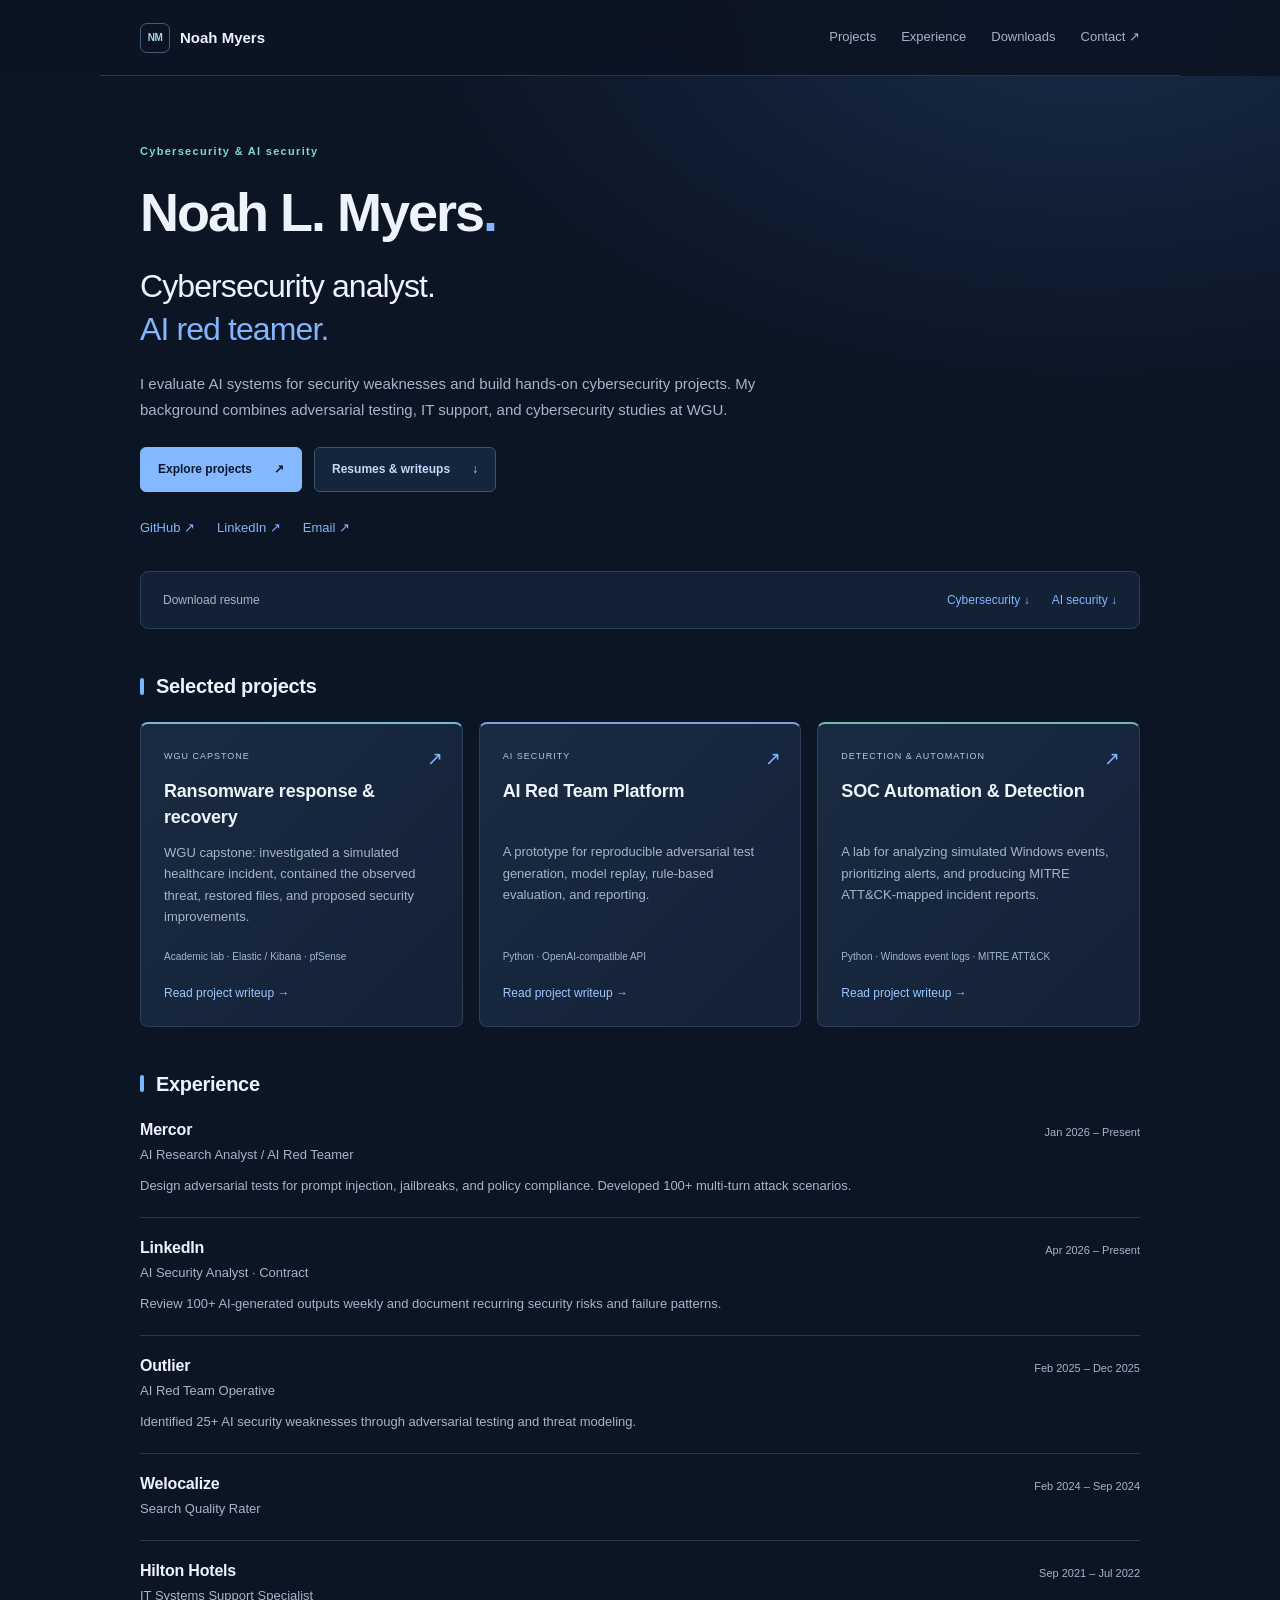
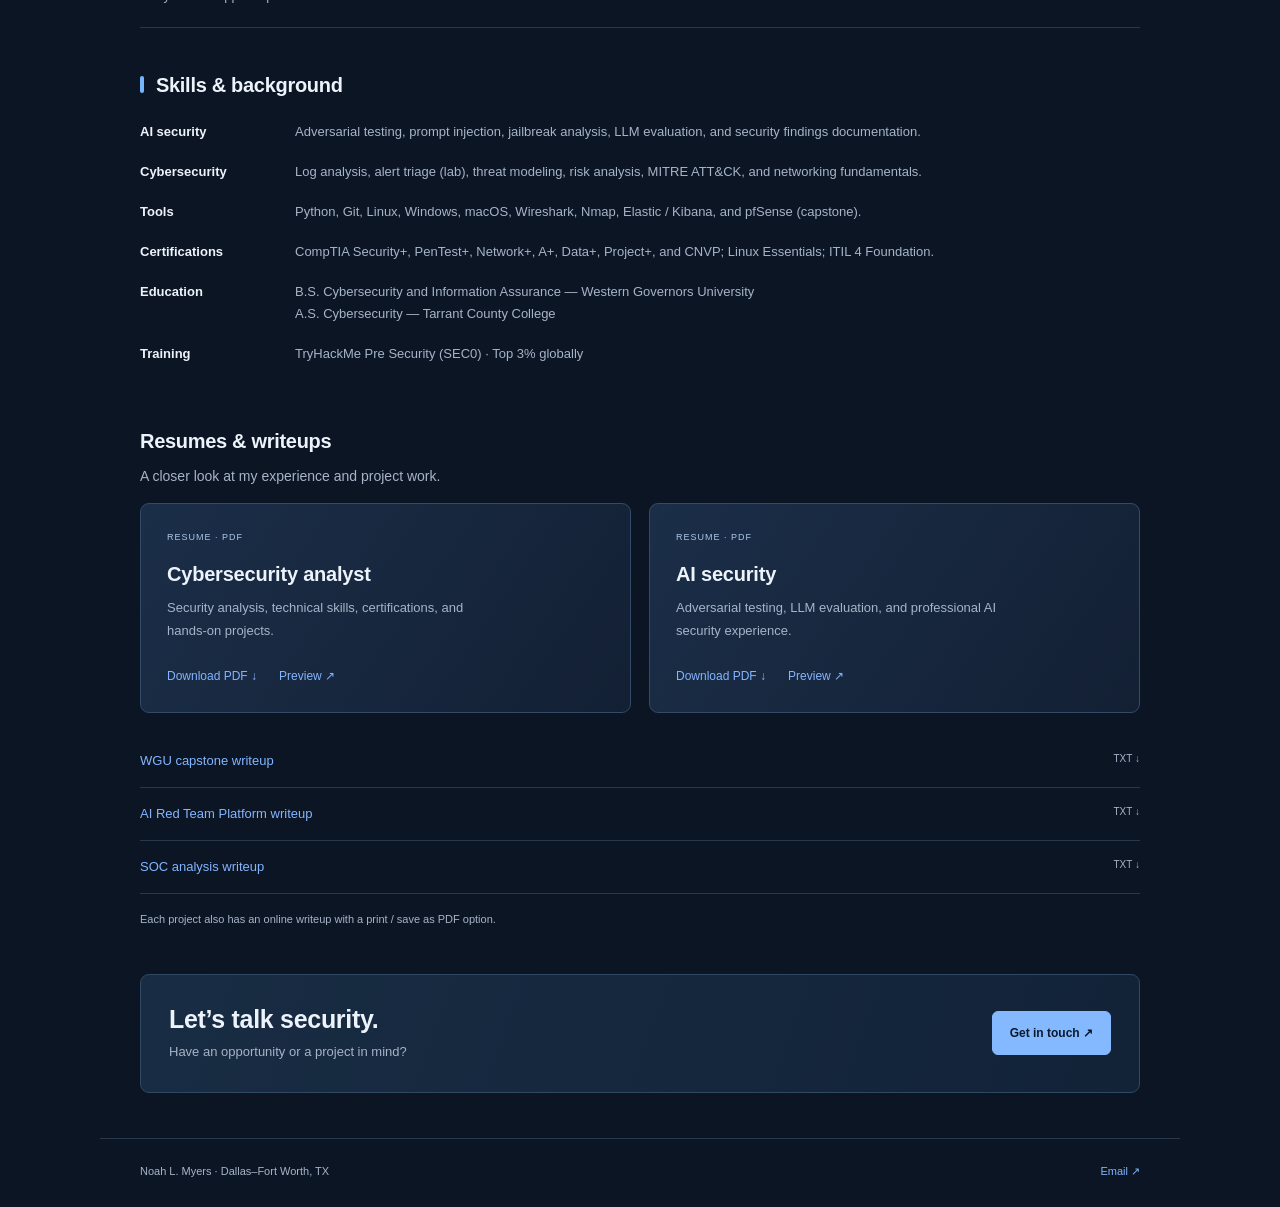
==== commit d1eaf420: "Add portfolio animations, resume downloads, and project writeups" ====
--- a/index.html
+++ b/index.html
@@ -1 +1 @@
-<!doctype html><html lang="en"><head><meta charset="utf-8"><meta name="viewport" content="width=device-width,initial-scale=1"><meta name="theme-color" content="#0c1524"><meta name="description" content="Noah L. Myers — cybersecurity and AI security professional. Explore adversarial AI testing, security automation, and a WGU ransomware response capstone."><title>Noah L. Myers | Cybersecurity & AI Security</title><link rel="stylesheet" href="assets/style.css"></head><body><a class="skip" href="#main">Skip to content</a><header><nav class="wrap" aria-label="Main navigation"><a class="brand" href="index.html"><span class="brand-mark" aria-hidden="true">NM</span>Noah Myers</a><div class="navlinks"><a href="index.html#projects">Projects</a><a href="index.html#experience">Experience</a><a href="mailto:Noah2126212@gmail.com">Contact ↗</a></div></nav></header><main id="main" class="wrap"><section class="intro-section"><p class="eyebrow">Cybersecurity & AI security</p><h1>Noah L. Myers<span class="name-dot">.</span></h1><p class="lead">Cybersecurity analyst.<br><span class="accent-text">AI red teamer.</span></p><p class="summary">I evaluate AI systems for security weaknesses and build hands-on cybersecurity projects. My background combines adversarial testing, IT support, and cybersecurity studies at WGU.</p><div class="social-links"><a href="https://github.com/Nmyers21">GitHub ↗</a><a href="https://linkedin.com/in/noah-myers-6354322bb">LinkedIn ↗</a><a href="mailto:Noah2126212@gmail.com">Email ↗</a></div><div id="resume" class="resume-row"><span>Download resume</span><a href="assets/Noah-Myers-Cybersecurity-Resume.pdf" download>Cybersecurity ↓</a><a href="assets/Noah-Myers-AI-Security-Resume.pdf" download>AI security ↓</a></div></section><section id="projects" class="section"><h2>Selected projects</h2><div class="project-cards"><a class="project-row" href="capstone.html"><div><span class="project-label">WGU CAPSTONE</span><h3>Ransomware response & recovery</h3><p>WGU capstone: investigated a simulated healthcare incident, contained the observed threat, restored files, and proposed security improvements.</p><span class="meta">Academic lab · Elastic / Kibana · pfSense</span></div><span class="arrow" aria-hidden="true">↗</span></a><a class="project-row" href="https://github.com/Nmyers21/ai-redteam-platform"><div><span class="project-label">AI SECURITY</span><h3>AI Red Team Platform</h3><p>A prototype for reproducible adversarial test generation, model replay, rule-based evaluation, and reporting.</p><span class="meta">Python · OpenAI-compatible API</span></div><span class="arrow" aria-hidden="true">↗</span></a><a class="project-row" href="https://github.com/Nmyers21/SOC-L1-Skills-Demo"><div><span class="project-label">DETECTION & AUTOMATION</span><h3>SOC Automation & Detection</h3><p>A lab for analyzing simulated Windows events, prioritizing alerts, and producing MITRE ATT&amp;CK-mapped incident reports.</p><span class="meta">Python · Windows event logs · MITRE ATT&amp;CK</span></div><span class="arrow" aria-hidden="true">↗</span></a></div></section><section id="experience" class="section"><h2>Experience</h2><div class="experience-row"><div><h3>Mercor</h3><p>AI Research Analyst / AI Red Teamer</p></div><span>Jan 2026 – Present</span><p class="experience-detail">Design adversarial tests for prompt injection, jailbreaks, and policy compliance. Developed 100+ multi-turn attack scenarios.</p></div><div class="experience-row"><div><h3>LinkedIn</h3><p>AI Security Analyst · Contract</p></div><span>Apr 2026 – Present</span><p class="experience-detail">Review 100+ AI-generated outputs weekly and document recurring security risks and failure patterns.</p></div><div class="experience-row"><div><h3>Outlier</h3><p>AI Red Team Operative</p></div><span>Feb 2025 – Dec 2025</span><p class="experience-detail">Identified 25+ AI security weaknesses through adversarial testing and threat modeling.</p></div><div class="experience-row compact"><div><h3>Welocalize</h3><p>Search Quality Rater</p></div><span>Feb 2024 – Sep 2024</span></div><div class="experience-row compact"><div><h3>Hilton Hotels</h3><p>IT Systems Support Specialist</p></div><span>Sep 2021 – Jul 2022</span></div></section><section id="skills" class="section background"><h2>Skills & background</h2><dl><div><dt>AI security</dt><dd>Adversarial testing, prompt injection, jailbreak analysis, LLM evaluation, and security findings documentation.</dd></div><div><dt>Cybersecurity</dt><dd>Log analysis, alert triage (lab), threat modeling, risk analysis, MITRE ATT&amp;CK, and networking fundamentals.</dd></div><div><dt>Tools</dt><dd>Python, Git, Linux, Windows, macOS, Wireshark, Nmap, Elastic / Kibana, and pfSense (capstone).</dd></div><div><dt>Certifications</dt><dd>CompTIA Security+, PenTest+, Network+, A+, Data+, Project+, and CNVP; Linux Essentials; ITIL 4 Foundation.</dd></div><div><dt>Education</dt><dd>B.S. Cybersecurity and Information Assurance — Western Governors University<br>A.S. Cybersecurity — Tarrant County College</dd></div><div><dt>Training</dt><dd>TryHackMe Pre Security (SEC0) · Top 3% globally</dd></div></dl></section></main><footer class="wrap"><span>Noah L. Myers · Dallas–Fort Worth, TX</span><a href="mailto:Noah2126212@gmail.com">Email ↗</a></footer></body></html>+<!doctype html><html lang="en"><head><meta charset="utf-8"><meta name="viewport" content="width=device-width,initial-scale=1"><meta name="theme-color" content="#0c1524"><meta name="description" content="Noah L. Myers — cybersecurity and AI security professional. Explore adversarial AI testing, security automation, and a WGU ransomware response capstone."><title>Noah L. Myers | Cybersecurity & AI Security</title><link rel="stylesheet" href="assets/style.css"></head><body><a class="skip" href="#main">Skip to content</a><header><nav class="wrap" aria-label="Main navigation"><a class="brand" href="index.html"><span class="brand-mark" aria-hidden="true">NM</span>Noah Myers</a><div class="navlinks"><a href="index.html#projects">Projects</a><a href="index.html#experience">Experience</a><a href="index.html#downloads">Downloads</a><a href="mailto:Noah2126212@gmail.com">Contact ↗</a></div></nav></header><main id="main" class="wrap"><section class="intro-section"><p class="eyebrow">Cybersecurity & AI security</p><h1>Noah L. Myers<span class="name-dot">.</span></h1><p class="lead">Cybersecurity analyst.<br><span class="accent-text">AI red teamer.</span></p><p class="summary">I evaluate AI systems for security weaknesses and build hands-on cybersecurity projects. My background combines adversarial testing, IT support, and cybersecurity studies at WGU.</p><div class="hero-actions"><a class="primary-action" href="#projects">Explore projects <span aria-hidden="true">↗</span></a><a class="secondary-action" href="#downloads">Resumes & writeups <span aria-hidden="true">↓</span></a></div><div class="social-links"><a href="https://github.com/Nmyers21">GitHub ↗</a><a href="https://linkedin.com/in/noah-myers-6354322bb">LinkedIn ↗</a><a href="mailto:Noah2126212@gmail.com">Email ↗</a></div><div id="resume" class="resume-row"><span>Download resume</span><a href="assets/Noah-Myers-Cybersecurity-Resume.pdf" download>Cybersecurity ↓</a><a href="assets/Noah-Myers-AI-Security-Resume.pdf" download>AI security ↓</a></div></section><section id="projects" class="section"><h2>Selected projects</h2><div class="project-cards"><a class="project-row" href="capstone.html"><div><span class="project-label">WGU CAPSTONE</span><h3>Ransomware response & recovery</h3><p>WGU capstone: investigated a simulated healthcare incident, contained the observed threat, restored files, and proposed security improvements.</p><span class="meta">Academic lab · Elastic / Kibana · pfSense</span><span class="read-story">Read project writeup →</span></div><span class="arrow" aria-hidden="true">↗</span></a><a class="project-row" href="ai-redteam.html"><div><span class="project-label">AI SECURITY</span><h3>AI Red Team Platform</h3><p>A prototype for reproducible adversarial test generation, model replay, rule-based evaluation, and reporting.</p><span class="meta">Python · OpenAI-compatible API</span><span class="read-story">Read project writeup →</span></div><span class="arrow" aria-hidden="true">↗</span></a><a class="project-row" href="soc-analysis.html"><div><span class="project-label">DETECTION & AUTOMATION</span><h3>SOC Automation & Detection</h3><p>A lab for analyzing simulated Windows events, prioritizing alerts, and producing MITRE ATT&amp;CK-mapped incident reports.</p><span class="meta">Python · Windows event logs · MITRE ATT&amp;CK</span><span class="read-story">Read project writeup →</span></div><span class="arrow" aria-hidden="true">↗</span></a></div></section><section id="experience" class="section"><h2>Experience</h2><div class="experience-row"><div><h3>Mercor</h3><p>AI Research Analyst / AI Red Teamer</p></div><span>Jan 2026 – Present</span><p class="experience-detail">Design adversarial tests for prompt injection, jailbreaks, and policy compliance. Developed 100+ multi-turn attack scenarios.</p></div><div class="experience-row"><div><h3>LinkedIn</h3><p>AI Security Analyst · Contract</p></div><span>Apr 2026 – Present</span><p class="experience-detail">Review 100+ AI-generated outputs weekly and document recurring security risks and failure patterns.</p></div><div class="experience-row"><div><h3>Outlier</h3><p>AI Red Team Operative</p></div><span>Feb 2025 – Dec 2025</span><p class="experience-detail">Identified 25+ AI security weaknesses through adversarial testing and threat modeling.</p></div><div class="experience-row compact"><div><h3>Welocalize</h3><p>Search Quality Rater</p></div><span>Feb 2024 – Sep 2024</span></div><div class="experience-row compact"><div><h3>Hilton Hotels</h3><p>IT Systems Support Specialist</p></div><span>Sep 2021 – Jul 2022</span></div></section><section id="skills" class="section background"><h2>Skills & background</h2><dl><div><dt>AI security</dt><dd>Adversarial testing, prompt injection, jailbreak analysis, LLM evaluation, and security findings documentation.</dd></div><div><dt>Cybersecurity</dt><dd>Log analysis, alert triage (lab), threat modeling, risk analysis, MITRE ATT&amp;CK, and networking fundamentals.</dd></div><div><dt>Tools</dt><dd>Python, Git, Linux, Windows, macOS, Wireshark, Nmap, Elastic / Kibana, and pfSense (capstone).</dd></div><div><dt>Certifications</dt><dd>CompTIA Security+, PenTest+, Network+, A+, Data+, Project+, and CNVP; Linux Essentials; ITIL 4 Foundation.</dd></div><div><dt>Education</dt><dd>B.S. Cybersecurity and Information Assurance — Western Governors University<br>A.S. Cybersecurity — Tarrant County College</dd></div><div><dt>Training</dt><dd>TryHackMe Pre Security (SEC0) · Top 3% globally</dd></div></dl></section><section id="downloads" class="section downloads-section"><h2>Resumes & writeups</h2><p class="section-description">A closer look at my experience and project work.</p><div class="download-grid"><article class="download-card"><span class="project-label">RESUME · PDF</span><h3>Cybersecurity analyst</h3><p>Security analysis, technical skills, certifications, and hands-on projects.</p><div class="download-actions"><a href="assets/Noah-Myers-Cybersecurity-Resume.pdf" download>Download PDF ↓</a><a href="assets/Noah-Myers-Cybersecurity-Resume.pdf">Preview ↗</a></div></article><article class="download-card"><span class="project-label">RESUME · PDF</span><h3>AI security</h3><p>Adversarial testing, LLM evaluation, and professional AI security experience.</p><div class="download-actions"><a href="assets/Noah-Myers-AI-Security-Resume.pdf" download>Download PDF ↓</a><a href="assets/Noah-Myers-AI-Security-Resume.pdf">Preview ↗</a></div></article></div><div class="writeup-downloads"><a href="assets/wgu-capstone-writeup.txt" download>WGU capstone writeup <span>TXT ↓</span></a><a href="assets/ai-redteam-writeup.txt" download>AI Red Team Platform writeup <span>TXT ↓</span></a><a href="assets/soc-analysis-writeup.txt" download>SOC analysis writeup <span>TXT ↓</span></a></div><p class="download-note">Each project also has an online writeup with a print / save as PDF option.</p></section><section class="contact-section"><div><h2>Let’s talk security.</h2><p>Have an opportunity or a project in mind?</p></div><a class="primary-action" href="mailto:Noah2126212@gmail.com">Get in touch ↗</a></section></main><footer class="wrap"><span>Noah L. Myers · Dallas–Fort Worth, TX</span><a href="mailto:Noah2126212@gmail.com">Email ↗</a></footer><a class="back-top" href="#main" aria-label="Back to top">↑</a><script src="assets/site.js" defer></script></body></html>
--- a/assets/style.css
+++ b/assets/style.css
@@ -10,3 +10,9 @@
 @media(max-width:800px){.project-cards{grid-template-columns:1fr}.project-row,.project-row:first-of-type{padding:22px}.project-row h3{min-height:0;margin-top:10px}.project-row p{margin-bottom:14px;max-width:100%}.intro-section{padding-top:44px}h1{font-size:46px}.lead{font-size:29px}}
 @media(max-width:600px){.wrap{padding-left:24px;padding-right:24px}.brand{font-size:13px;gap:7px}.brand-mark{width:25px;height:25px;font-size:9px}.navlinks{font-size:11px;gap:13px}header nav{gap:10px}.intro-section{padding-top:38px}h1{font-size:40px}.lead{font-size:27px}.resume-row{padding:16px 18px;gap:12px 18px}.resume-row>span{font-size:11px}.resume-row a{font-size:12px}.experience-row{grid-template-columns:1fr}dl>div{grid-template-columns:1fr;gap:4px}.case-page h1{font-size:34px}.section{padding-top:35px}.case-summary{padding:18px}.summary{font-size:14px}}
 @media print{header,footer,.social-links,.resume-row,.back{display:none}body{background:white;color:#222;font-size:12px;--ink:#222;--muted:#555;--blue:#254a78;--line:#ccc}.intro-section,.section{padding-top:20px}.project-cards{grid-template-columns:1fr}.project-row,.project-row:first-of-type,.case-summary,.case-body .project,blockquote{background:white;color:#222}.project-label,.project-row .meta{color:#555}.tags span{background:#eee}}
+/* Motion and useful project resources. */
+html{scroll-padding-top:110px}header{position:sticky;top:0;z-index:10;background:rgba(12,21,36,.94);backdrop-filter:blur(16px)}header nav{min-height:76px}.hero-actions,.case-actions{display:flex;flex-wrap:wrap;align-items:center;gap:12px;margin:25px 0}.primary-action,.secondary-action,.print-button{display:inline-flex;align-items:center;justify-content:center;gap:22px;padding:11px 17px;border-radius:6px;border:1px solid #385575;font:inherit;font-size:12px;font-weight:600;text-decoration:none;cursor:pointer}.primary-action{background:#84b9ff;border-color:#84b9ff;color:#0c192d}.secondary-action,.print-button{background:#15263c;color:#c1d9fb}.primary-action:hover{background:#a7ceff;text-decoration:none}.secondary-action:hover,.print-button:hover{background:#213b59;text-decoration:none}.print-button:focus-visible{outline:2px solid #83b5ff;outline-offset:5px}.read-story{display:block;margin-top:18px;font-size:12px;color:#9cc7ff}.section-description{font-size:14px;color:var(--muted);margin-top:-12px}.download-grid{display:grid;grid-template-columns:1fr 1fr;gap:18px}.download-card{background:linear-gradient(125deg,#1b2e48,#132034);border:1px solid #344a66;border-radius:9px;padding:26px}.download-card h3{font-size:20px;margin:16px 0 10px}.download-card p{font-size:13px;color:var(--muted);max-width:330px}.download-actions{display:flex;gap:22px;margin-top:24px;font-size:12px}.download-actions a{text-decoration:none}.writeup-downloads{margin-top:22px;display:grid}.writeup-downloads a{display:flex;justify-content:space-between;gap:20px;padding:15px 0;border-bottom:1px solid var(--line);font-size:13px;text-decoration:none}.writeup-downloads span{font-size:10px;color:var(--muted)}.download-note{font-size:11px;color:var(--muted);margin-top:16px}.contact-section{margin:45px 0;display:flex;align-items:center;justify-content:space-between;gap:20px;padding:28px;border:1px solid #304963;background:linear-gradient(110deg,#182c43,#122338);border-radius:9px}.contact-section h2{font-size:25px;margin-bottom:6px}.contact-section p{font-size:13px;color:var(--muted);margin:0}.back-top{position:fixed;right:23px;bottom:23px;display:grid;place-items:center;width:40px;height:40px;border-radius:50%;border:1px solid #4b6c95;background:#19314f;color:#d4e7ff;text-decoration:none;z-index:11;opacity:0;visibility:hidden;transform:translateY(10px);transition:opacity .2s,transform .2s,visibility .2s}.back-top.visible{opacity:1;visibility:visible;transform:none}.back-top:hover{text-decoration:none;background:#294769}.background{padding-bottom:0}.downloads-section{padding-top:45px}
+@media(prefers-reduced-motion:no-preference){.intro-section>*{animation:enter .7s ease-out both}.intro-section>.lead{animation-delay:.08s}.intro-section>.summary{animation-delay:.14s}.intro-section>.hero-actions{animation-delay:.2s}.intro-section>.social-links{animation-delay:.25s}.intro-section>.resume-row{animation-delay:.3s}.project-row,.experience-row,.download-card,.case-body section{transition:opacity .6s ease,transform .6s ease,background-color .2s,border-color .2s}.reveal-pending{opacity:0;transform:translateY(22px)}.primary-action,.secondary-action,.print-button,.brand-mark{transition:transform .2s,background-color .2s,box-shadow .2s}.primary-action:hover,.secondary-action:hover{transform:translateY(-2px)}.brand:hover .brand-mark{transform:rotate(-7deg)}.project-row:hover{transform:translateY(-5px);box-shadow:0 14px 36px #050c1755}.project-row .arrow{transition:transform .2s}.project-row:hover .arrow{transform:translate(2px,-2px)}@keyframes enter{from{opacity:0;transform:translateY(14px)}to{opacity:1;transform:none}}}
+@media(max-width:600px){header nav{flex-wrap:wrap;gap:12px;padding-top:15px;padding-bottom:15px;min-height:95px}.navlinks{width:100%;justify-content:space-between;gap:10px}.download-grid{grid-template-columns:1fr}.contact-section{align-items:flex-start;flex-direction:column;padding:23px}.download-actions{gap:20px}.back-top{right:12px;bottom:12px;width:35px;height:35px}.case-actions{gap:10px}.hero-actions{gap:10px}.primary-action,.secondary-action,.print-button{font-size:11px;padding:11px 14px}.writeup-downloads a{font-size:12px}}
+@media(prefers-reduced-motion:reduce){*,*::before,*::after{animation:none!important;transition:none!important;scroll-behavior:auto!important}.reveal-pending{opacity:1;transform:none}}
+@media print{header,.back-top,.case-actions,.hero-actions,.contact-section,.downloads-section{display:none!important}.reveal-pending{opacity:1!important;transform:none!important}.case-body section{break-inside:avoid}*{animation:none!important;transition:none!important}h1,h2,h3,p{color:#222!important}}
